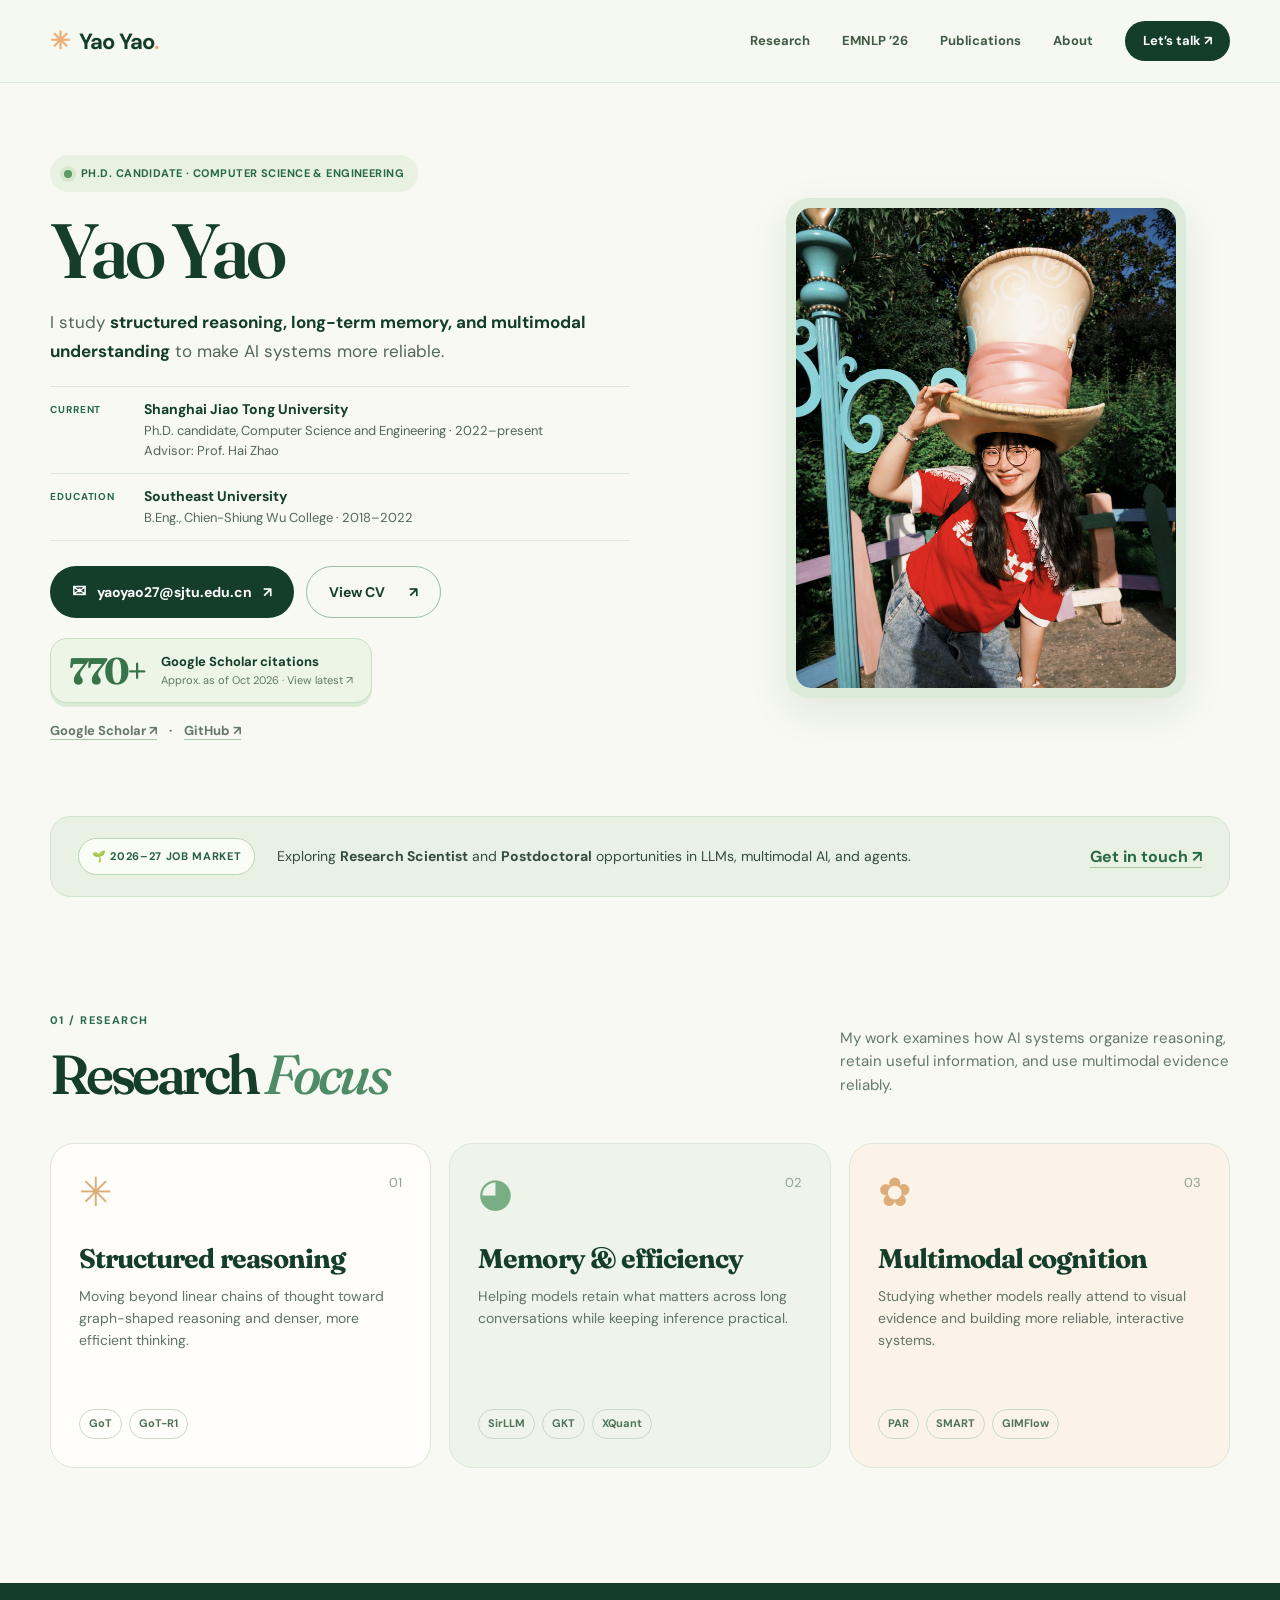
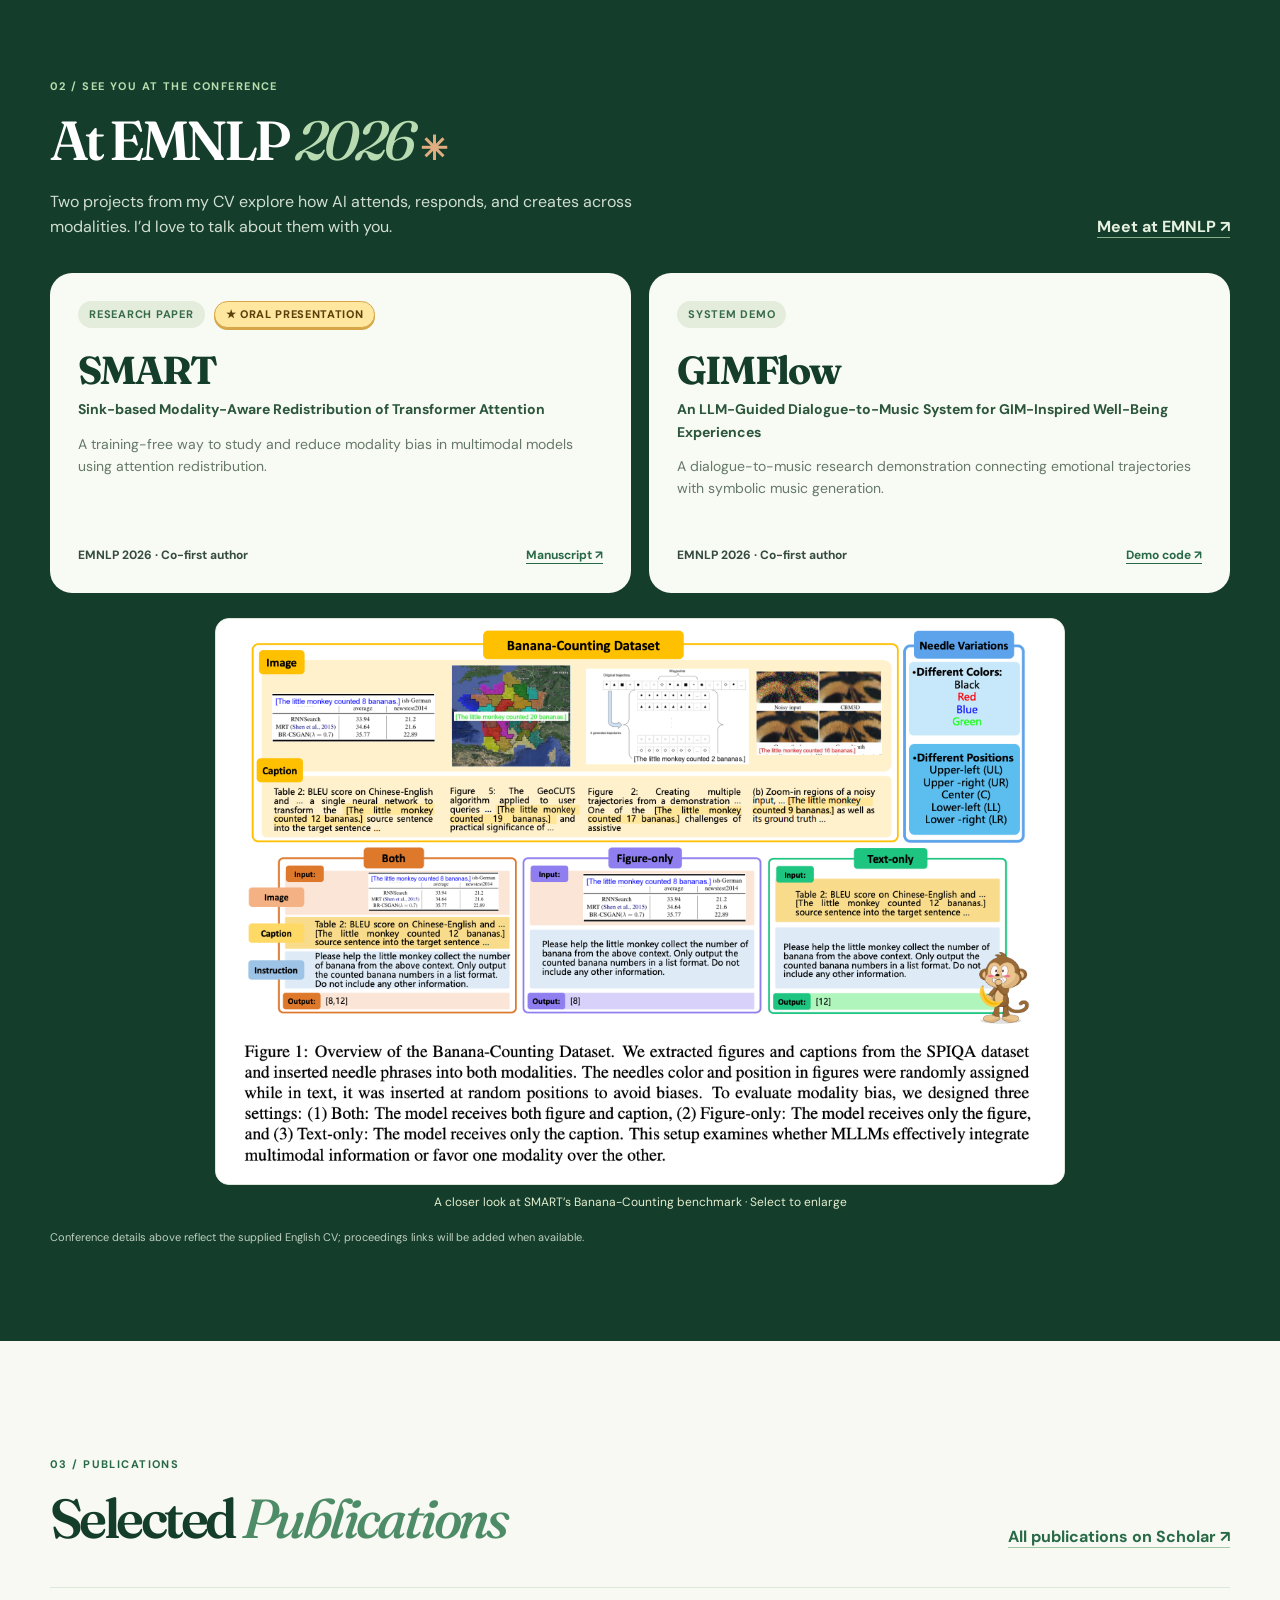
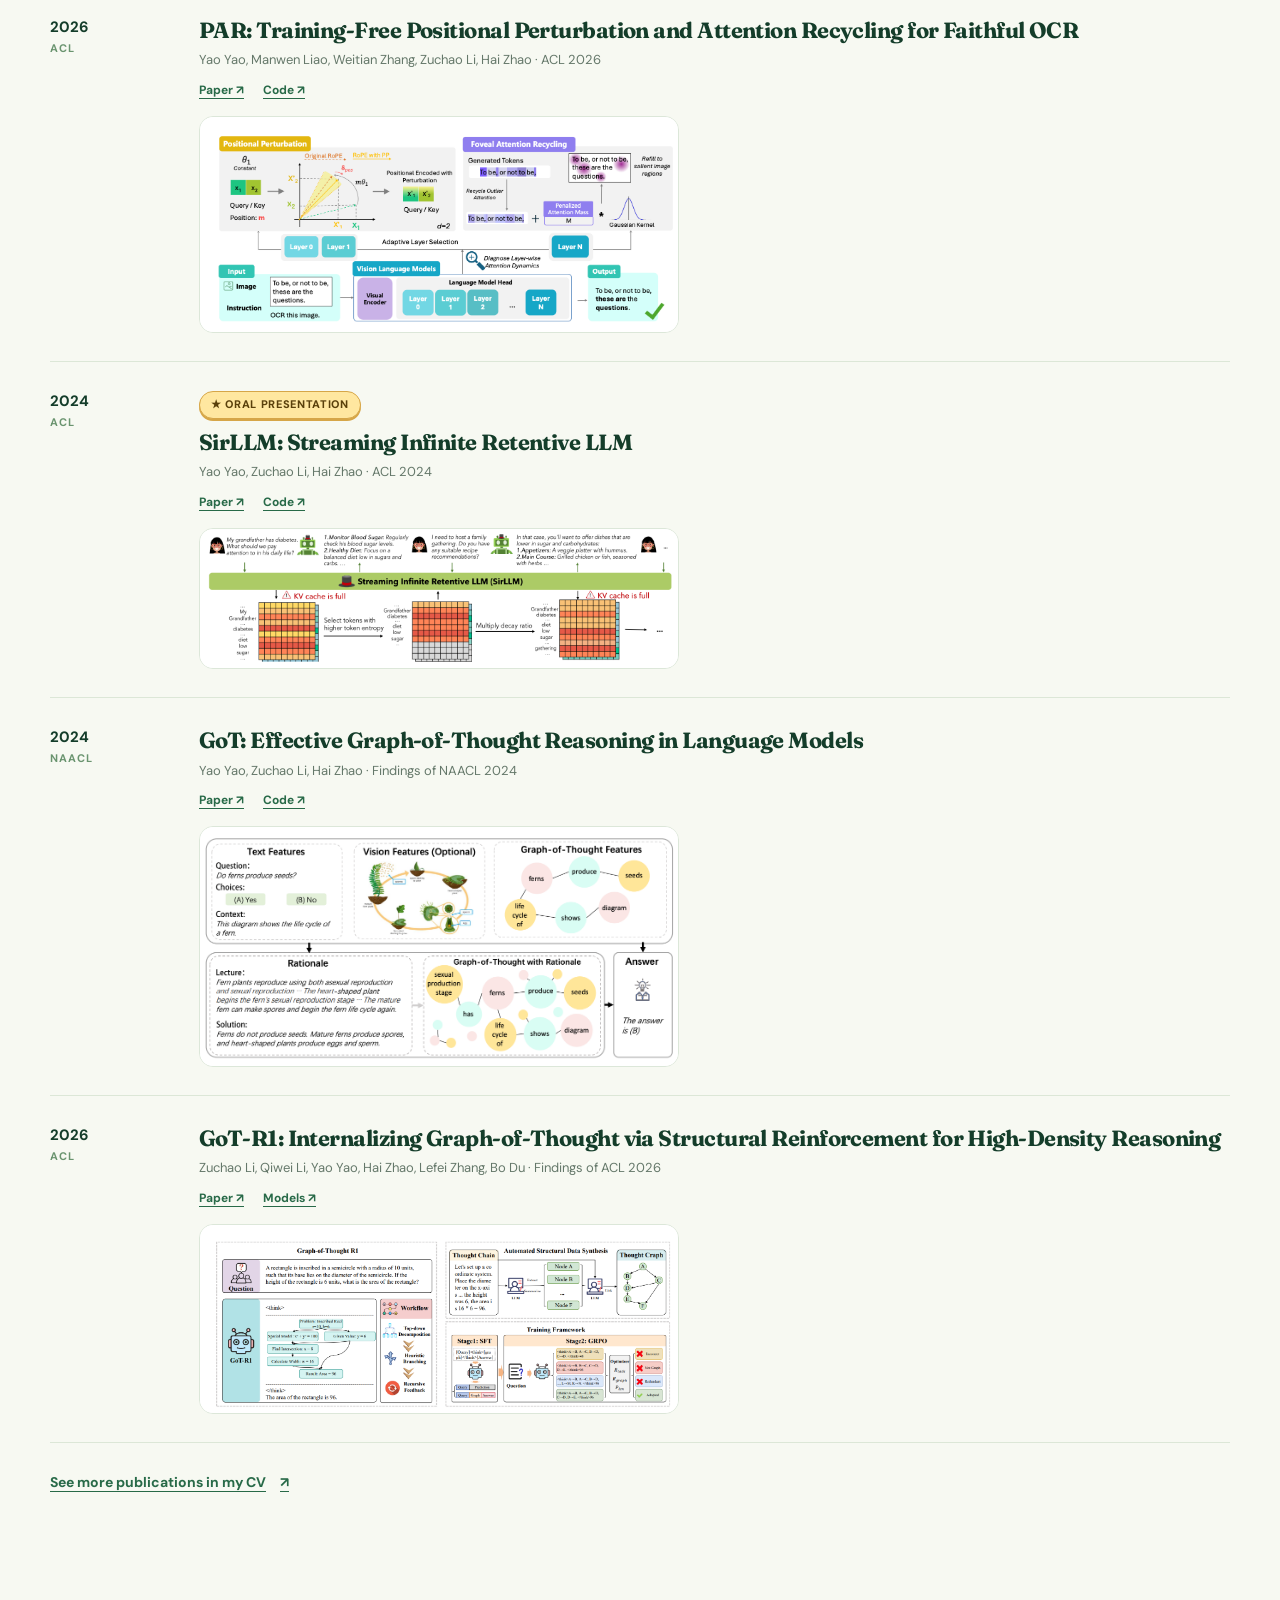
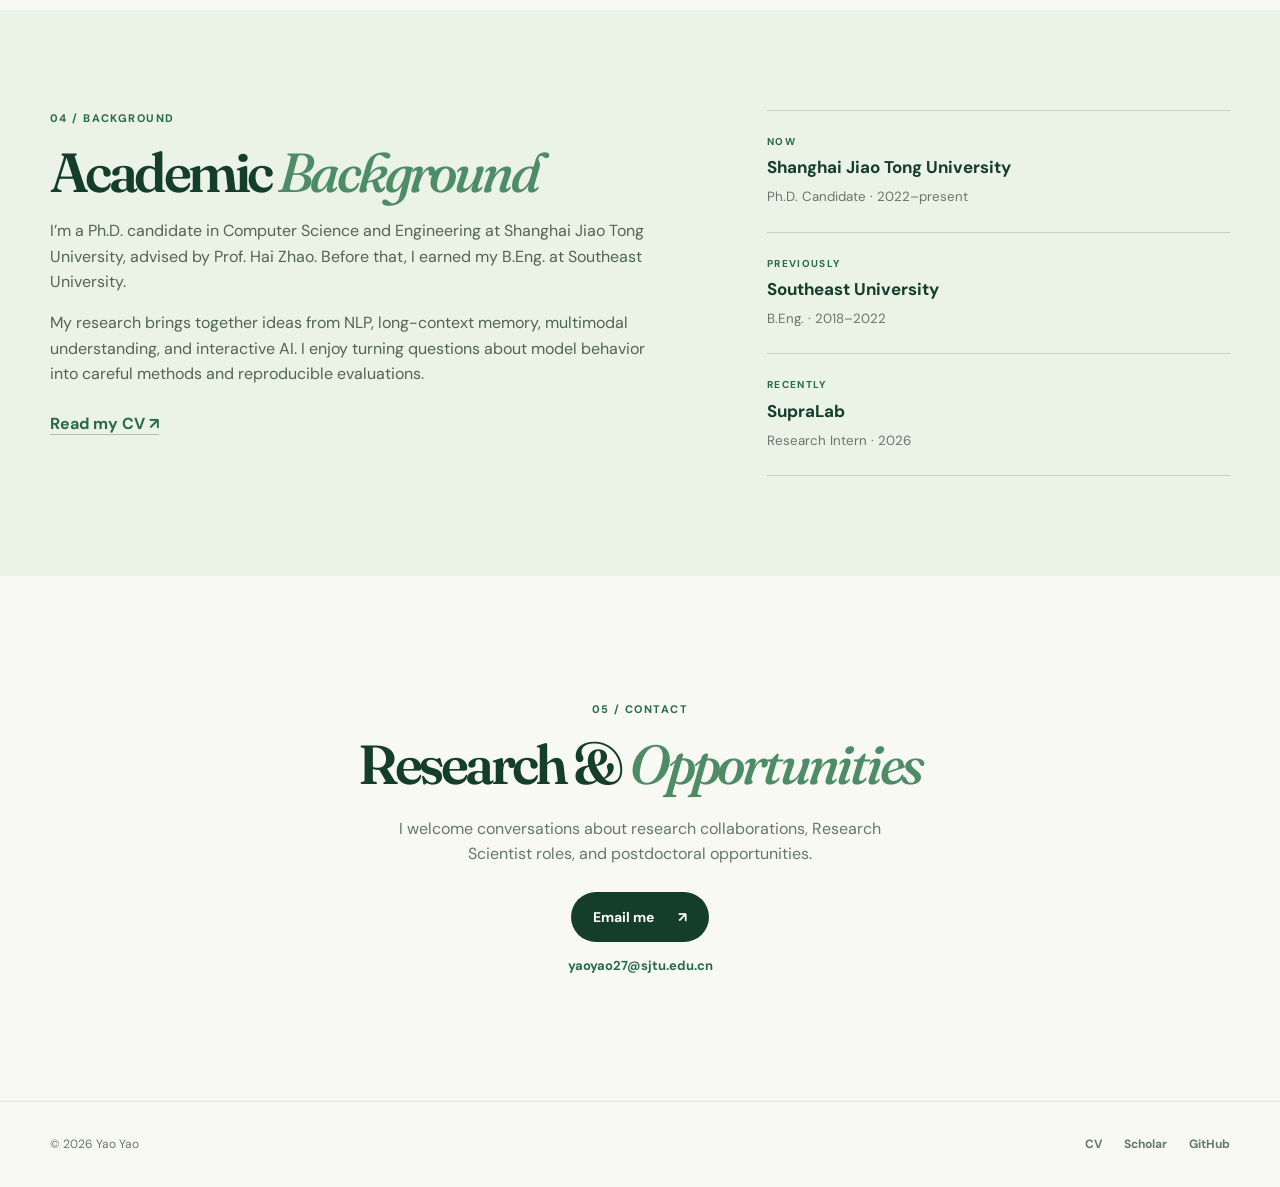
==== index.html @ 7c6569ee "Make email contact prominent in homepage hero" ====
<!doctype html>
<html lang="en">
<head>
  <meta charset="utf-8">
  <meta name="viewport" content="width=device-width, initial-scale=1">
  <meta name="theme-color" content="#f6f8ef">
  <meta name="description" content="Yao Yao is a Ph.D. candidate at Shanghai Jiao Tong University researching structured reasoning, long-term memory, and multimodal AI. Open to Research Scientist and Postdoctoral opportunities.">
  <meta property="og:title" content="Yao Yao · AI Researcher">
  <meta property="og:description" content="Structured reasoning, multimodal cognition, and AI agents · 2026–27 job market">
  <meta property="og:type" content="website">
  <meta property="og:image" content="https://zoeyyao27.github.io/assets/home-profile.jpg">
  <title>Yao Yao · AI Researcher</title>
  <link rel="stylesheet" href="style.css">
</head>
<body>
  <a class="skip-link" href="#main">Skip to content</a>
  <header class="site-header">
    <div class="container header-inner">
      <a class="brand" href="#top" aria-label="Yao Yao, back to top"><span class="brand-mark" aria-hidden="true">✳</span> Yao Yao<span class="brand-dot">.</span></a>
      <nav class="nav" aria-label="Main navigation">
        <a href="#research">Research</a><a href="#emnlp">EMNLP ’26</a><a href="#publications">Publications</a><a href="#about">About</a><a class="nav-contact" href="#contact">Let’s talk <span aria-hidden="true">↗</span></a>
      </nav>
    </div>
  </header>

  <main id="main">
    <section class="hero container" id="top" aria-labelledby="hero-title">
      <div class="hero-copy">
        <div class="eyebrow"><span class="status-dot" aria-hidden="true"></span> Ph.D. candidate · Computer Science &amp; Engineering</div>
        <h1 id="hero-title">Yao Yao</h1>
        <p class="hero-lead">I study <strong>structured reasoning, long-term memory, and multimodal understanding</strong> to make AI systems more reliable.</p>
        <div class="hero-credentials" aria-label="Education and advisor">
          <div class="hero-credential"><span>Current</span><p><strong>Shanghai Jiao Tong University</strong><br>Ph.D. candidate, Computer Science and Engineering · 2022–present<br>Advisor: Prof. Hai Zhao</p></div>
          <div class="hero-credential"><span>Education</span><p><strong>Southeast University</strong><br>B.Eng., Chien-Shiung Wu College · 2018–2022</p></div>
        </div>
        <div class="hero-actions"><a class="button button-primary hero-email-button" href="mailto:yaoyao27@sjtu.edu.cn"><span aria-hidden="true">✉</span> yaoyao27@sjtu.edu.cn <span aria-hidden="true">↗</span></a><a class="button button-outline" href="cv.html">View CV <span aria-hidden="true">↗</span></a></div>
        <a class="scholar-stat" href="https://scholar.google.com/citations?user=tLMP3IkAAAAJ&amp;hl=en" target="_blank" rel="noopener noreferrer" aria-label="View Yao Yao's Google Scholar profile, approximately 770 or more citations as of October 2026"><span class="scholar-stat-number">770+</span><span class="scholar-stat-copy"><strong>Google Scholar citations</strong><small>Approx. as of Oct 2026 · View latest ↗</small></span></a>
        <div class="social-line"><a href="https://scholar.google.com/citations?user=tLMP3IkAAAAJ&amp;hl=en" target="_blank" rel="noopener noreferrer">Google Scholar ↗</a><span aria-hidden="true">·</span><a href="https://github.com/Zoeyyao27" target="_blank" rel="noopener noreferrer">GitHub ↗</a></div>
      </div>
      <div class="hero-visual">
        <div class="portrait-wrap"><img src="assets/home-profile.jpg" width="3024" height="4032" alt="Yao Yao smiling outdoors in a playful hat" fetchpriority="high"></div>
      </div>
    </section>

    <section class="job-banner container" aria-label="Job market status">
      <span class="job-badge">🌱 2026–27 JOB MARKET</span>
      <p>Exploring <strong>Research Scientist</strong> and <strong>Postdoctoral</strong> opportunities in LLMs, multimodal AI, and agents.</p>
      <a href="mailto:yaoyao27@sjtu.edu.cn?subject=Research%20opportunity%20for%20Yao%20Yao">Get in touch <span aria-hidden="true">↗</span></a>
    </section>

    <section class="section container" id="research" aria-labelledby="research-title">
      <div class="section-heading"><div><p class="section-kicker">01 / RESEARCH</p><h2 id="research-title">Research <em>Focus</em></h2></div><p class="section-intro">My work examines how AI systems organize reasoning, retain useful information, and use multimodal evidence reliably.</p></div>
      <div class="research-grid">
        <article class="research-card"><span class="card-symbol" aria-hidden="true">✳</span><span class="card-index">01</span><h3>Structured reasoning</h3><p>Moving beyond linear chains of thought toward graph-shaped reasoning and denser, more efficient thinking.</p><div class="card-tags"><span>GoT</span><span>GoT-R1</span></div></article>
        <article class="research-card"><span class="card-symbol" aria-hidden="true">◕</span><span class="card-index">02</span><h3>Memory &amp; efficiency</h3><p>Helping models retain what matters across long conversations while keeping inference practical.</p><div class="card-tags"><span>SirLLM</span><span>GKT</span><span>XQuant</span></div></article>
        <article class="research-card"><span class="card-symbol" aria-hidden="true">✿</span><span class="card-index">03</span><h3>Multimodal cognition</h3><p>Studying whether models really attend to visual evidence and building more reliable, interactive systems.</p><div class="card-tags"><span>PAR</span><span>SMART</span><span>GIMFlow</span></div></article>
      </div>
    </section>

    <section class="emnlp-section" id="emnlp" aria-labelledby="emnlp-title"><div class="container emnlp-inner"><div class="emnlp-heading"><div><p class="section-kicker">02 / SEE YOU AT THE CONFERENCE</p><h2 id="emnlp-title">At EMNLP <em>2026</em> <span aria-hidden="true">✳</span></h2><p>Two projects from my CV explore how AI attends, responds, and creates across modalities. I’d love to talk about them with you.</p></div><a class="text-link" href="mailto:yaoyao27@sjtu.edu.cn?subject=Meeting%20at%20EMNLP%202026">Meet at EMNLP ↗</a></div><div class="emnlp-grid"><article class="conference-card"><div class="paper-labels"><span class="paper-type">RESEARCH PAPER</span><span class="oral-badge">★ ORAL PRESENTATION</span></div><h3>SMART</h3><p class="paper-subtitle">Sink-based Modality-Aware Redistribution of Transformer Attention</p><p>A training-free way to study and reduce modality bias in multimodal models using attention redistribution.</p><div class="paper-footer"><span>EMNLP 2026 · Co-first author</span><a href="https://openreview.net/pdf?id=VONI2v2UzD" target="_blank" rel="noopener noreferrer">Manuscript ↗</a></div></article><article class="conference-card"><span class="paper-type">SYSTEM DEMO</span><h3>GIMFlow</h3><p class="paper-subtitle">An LLM-Guided Dialogue-to-Music System for GIM-Inspired Well-Being Experiences</p><p>A dialogue-to-music research demonstration connecting emotional trajectories with symbolic music generation.</p><div class="paper-footer"><span>EMNLP 2026 · Co-first author</span><a href="https://github.com/ruijiahuang2006-collab/gimflow" target="_blank" rel="noopener noreferrer">Demo code ↗</a></div></article></div><figure class="featured-figure"><a href="assets/figures/smart.png" target="_blank" rel="noopener noreferrer" aria-label="Open SMART research figure at full size"><img src="assets/figures/smart.png" alt="SMART Banana-Counting benchmark comparing image and caption evidence" loading="lazy" width="1197" height="797"></a><figcaption>A closer look at SMART’s Banana-Counting benchmark · Select to enlarge</figcaption></figure><p class="conference-note">Conference details above reflect the supplied English CV; proceedings links will be added when available.</p></div></section>

    <section class="section container" id="publications" aria-labelledby="publications-title"><div class="section-heading publications-heading"><div><p class="section-kicker">03 / PUBLICATIONS</p><h2 id="publications-title">Selected <em>Publications</em></h2></div><a class="text-link" href="https://scholar.google.com/citations?user=tLMP3IkAAAAJ&amp;hl=en" target="_blank" rel="noopener noreferrer">All publications on Scholar ↗</a></div><div class="publication-list">
      <article class="publication"><div class="pub-year">2026 <span>ACL</span></div><div><h3>PAR: Training-Free Positional Perturbation and Attention Recycling for Faithful OCR</h3><p>Yao Yao, Manwen Liao, Weitian Zhang, Zuchao Li, Hai Zhao · ACL 2026</p><div class="pub-links"><a href="https://aclanthology.org/2026.acl-long.1065/" target="_blank" rel="noopener noreferrer">Paper ↗</a><a href="https://github.com/Zoeyyao27/PAR-for-Faithful-OCR" target="_blank" rel="noopener noreferrer">Code ↗</a></div><a class="pub-visual" href="assets/figures/par.png" target="_blank" rel="noopener noreferrer" aria-label="Open PAR research figure at full size"><img src="assets/figures/par.png" alt="PAR workflow using positional perturbation and attention recycling for OCR" loading="lazy" width="1342" height="605"></a></div></article>
      <article class="publication"><div class="pub-year">2024 <span>ACL</span></div><div><span class="oral-badge">★ ORAL PRESENTATION</span><h3>SirLLM: Streaming Infinite Retentive LLM</h3><p>Yao Yao, Zuchao Li, Hai Zhao · ACL 2024</p><div class="pub-links"><a href="https://aclanthology.org/2024.acl-long.143/" target="_blank" rel="noopener noreferrer">Paper ↗</a><a href="https://github.com/Zoeyyao27/SirLLM" target="_blank" rel="noopener noreferrer">Code ↗</a></div><a class="pub-visual" href="assets/figures/sirllm.png" target="_blank" rel="noopener noreferrer" aria-label="Open SirLLM research figure at full size"><img src="assets/figures/sirllm.png" alt="SirLLM token-entropy selection and memory decay during streaming conversation" loading="lazy" width="1342" height="392"></a></div></article>
      <article class="publication"><div class="pub-year">2024 <span>NAACL</span></div><div><h3>GoT: Effective Graph-of-Thought Reasoning in Language Models</h3><p>Yao Yao, Zuchao Li, Hai Zhao · Findings of NAACL 2024</p><div class="pub-links"><a href="https://aclanthology.org/2024.findings-naacl.183/" target="_blank" rel="noopener noreferrer">Paper ↗</a><a href="https://github.com/Zoeyyao27/Graph-of-Thought" target="_blank" rel="noopener noreferrer">Code ↗</a></div><a class="pub-visual" href="assets/figures/got.png" target="_blank" rel="noopener noreferrer" aria-label="Open GoT research figure at full size"><img src="assets/figures/got.png" alt="Graph-of-Thought connects text, vision, and graph reasoning" loading="lazy" width="1116" height="557"></a></div></article>
      <article class="publication"><div class="pub-year">2026 <span>ACL</span></div><div><h3>GoT-R1: Internalizing Graph-of-Thought via Structural Reinforcement for High-Density Reasoning</h3><p>Zuchao Li, Qiwei Li, Yao Yao, Hai Zhao, Lefei Zhang, Bo Du · Findings of ACL 2026</p><div class="pub-links"><a href="https://aclanthology.org/2026.findings-acl.352/" target="_blank" rel="noopener noreferrer">Paper ↗</a><a href="https://huggingface.co/collections/MYTH-Lab/got-r1" target="_blank" rel="noopener noreferrer">Models ↗</a></div><a class="pub-visual" href="assets/figures/got_r1.png" target="_blank" rel="noopener noreferrer" aria-label="Open GoT-R1 research figure at full size"><img src="assets/figures/got_r1.png" alt="GoT-R1 graph-of-thought reasoning and reinforcement learning framework" loading="lazy" width="1474" height="581"></a></div></article>
    </div><a class="more-work" href="cv.html#publications">See more publications in my CV <span aria-hidden="true">↗</span></a></section>

    <section class="about-section" id="about" aria-labelledby="about-title"><div class="container about-grid"><div><p class="section-kicker">04 / BACKGROUND</p><h2 id="about-title">Academic <em>Background</em></h2><p>I’m a Ph.D. candidate in Computer Science and Engineering at Shanghai Jiao Tong University, advised by Prof. Hai Zhao. Before that, I earned my B.Eng. at Southeast University.</p><p>My research brings together ideas from NLP, long-context memory, multimodal understanding, and interactive AI. I enjoy turning questions about model behavior into careful methods and reproducible evaluations.</p><a class="text-link" href="cv.html">Read my CV ↗</a></div><div class="about-facts"><div><span>NOW</span><strong>Shanghai Jiao Tong University</strong><small>Ph.D. Candidate · 2022–present</small></div><div><span>PREVIOUSLY</span><strong>Southeast University</strong><small>B.Eng. · 2018–2022</small></div><div><span>RECENTLY</span><strong>SupraLab</strong><small>Research Intern · 2026</small></div></div></div></section>

    <section class="contact-section container" id="contact" aria-labelledby="contact-title"><p class="section-kicker">05 / CONTACT</p><h2 id="contact-title">Research &amp; <em>Opportunities</em></h2><p>I welcome conversations about research collaborations, Research Scientist roles, and postdoctoral opportunities.</p><a class="button button-primary" href="mailto:yaoyao27@sjtu.edu.cn">Email me <span aria-hidden="true">↗</span></a><a class="contact-email" href="mailto:yaoyao27@sjtu.edu.cn">yaoyao27@sjtu.edu.cn</a></section>
  </main>
  <footer class="footer"><div class="container footer-inner"><span>© 2026 Yao Yao</span><div><a href="cv.html">CV</a><a href="https://scholar.google.com/citations?user=tLMP3IkAAAAJ&amp;hl=en" target="_blank" rel="noopener noreferrer">Scholar</a><a href="https://github.com/Zoeyyao27" target="_blank" rel="noopener noreferrer">GitHub</a></div></div></footer>
</body>
</html>
---- style.css ----
@import url('https://fonts.googleapis.com/css2?family=DM+Sans:wght@400;500;600;700&family=Fraunces:opsz,wght,SOFT,WONK@9..144,500,50,1;9..144,600,50,1&display=swap');
:root{--bg:#f7f9f2;--paper:#fffefa;--dark:#143d2a;--green:#286a48;--green2:#dcebd9;--mint:#edf5e9;--peach:#ffe1c5;--line:#dce7d7;--text:#344b3e;--muted:#65786a;--radius:24px}*{box-sizing:border-box}html{scroll-behavior:smooth}body{margin:0;background:var(--bg);color:var(--text);font-family:'DM Sans',Arial,sans-serif;line-height:1.58}a{color:inherit;text-decoration:none}a:hover{color:var(--green)}a:focus-visible{outline:3px solid #e6aa72;outline-offset:4px;border-radius:3px}img{display:block;max-width:100%}.container{width:min(1180px,calc(100% - 64px));margin-inline:auto}.skip-link{position:absolute;left:16px;top:-80px;z-index:10;background:var(--dark);color:white;padding:10px}.skip-link:focus{top:12px}.site-header{position:relative;z-index:2;border-bottom:1px solid var(--line);background:rgba(247,249,242,.94)}.header-inner{min-height:82px;display:flex;justify-content:space-between;align-items:center;gap:28px}.brand{font-size:22px;font-weight:700;color:var(--dark);white-space:nowrap;letter-spacing:-.04em}.brand-mark{font-size:24px;color:#edaf75;margin-right:6px}.brand-dot{color:#efaf73}.nav{display:flex;align-items:center;gap:32px;font-size:13px;font-weight:700;color:#415b47}.nav a{white-space:nowrap}.nav-contact{background:var(--dark);color:white!important;padding:10px 18px;border-radius:50px}.nav-contact:hover{background:var(--green)}.hero{min-height:600px;display:grid;grid-template-columns:1.15fr .85fr;align-items:center;gap:55px;padding-top:66px;padding-bottom:64px}.eyebrow,.section-kicker{font-size:11px;font-weight:700;letter-spacing:.13em;text-transform:uppercase;color:var(--green)}.eyebrow{display:inline-flex;align-items:center;gap:9px;background:#e8f1e2;padding:10px 14px;border-radius:40px;letter-spacing:.04em}.status-dot{width:8px;height:8px;background:#5b9b67;border-radius:50%;box-shadow:0 0 0 4px #d6e8cc}.hero h1,h2{font-family:Fraunces,Georgia,serif;color:var(--dark);font-weight:600;letter-spacing:-.065em;line-height:1.08}.hero h1{font-size:clamp(50px,6vw,82px);margin:25px 0 22px}.hero h1 em,h2 em{color:#4d8c67;font-weight:500}.wave{display:inline-block;color:#e5ac73;font-size:.55em;vertical-align:top;transform:rotate(-15deg)}.hero-lead{max-width:590px;font-size:18px;line-height:1.7;color:#536657}.hero-lead strong{color:var(--dark);font-weight:700}.hero-actions{display:flex;flex-wrap:wrap;gap:12px;margin:32px 0 23px}.button{display:inline-flex;align-items:center;justify-content:center;gap:24px;border-radius:50px;padding:14px 22px;font-weight:700;font-size:14px;transition:transform .2s,background .2s}.button:hover{transform:translateY(-2px)}.button-primary{background:var(--dark);color:white!important}.button-primary:hover{background:var(--green)}.button-outline{border:1.5px solid #9bbca3;color:var(--dark)}.social-line{display:flex;flex-wrap:wrap;gap:12px;color:var(--muted);font-size:13px;font-weight:700}.social-line a{text-decoration:underline;text-underline-offset:4px;text-decoration-color:#a4c5a8}.hero-visual{position:relative;max-width:460px;margin:auto}.portrait-wrap{position:relative;width:min(100%,420px);aspect-ratio:1/.95;border-radius:48% 48% 38% 38%;background:var(--green2);padding:15px;transform:rotate(3deg)}.portrait-wrap:before{content:"";position:absolute;inset:-16px 25px 15px -14px;border:2px dashed #abc8aa;border-radius:48% 48% 38% 38%;transform:rotate(-7deg)}.portrait-wrap img{position:relative;width:100%;height:100%;object-fit:cover;object-position:center 30%;border-radius:48% 48% 38% 38%;transform:rotate(-3deg)}.portrait-flower{position:absolute;z-index:1;line-height:1;color:#edb47f}.flower-one{font-size:84px;left:-42px;bottom:24px}.flower-two{font-size:57px;right:-29px;top:42px;color:#d1dfbf}.portrait-caption{position:relative;display:flex;align-items:center;gap:15px;background:var(--paper);border:1px solid var(--line);box-shadow:0 12px 35px #193d2a12;border-radius:18px;padding:14px 22px;font-size:12px;line-height:1.5;width:max-content;max-width:90%;margin:-15px 0 0 auto}.caption-icon{display:grid;place-items:center;background:var(--peach);width:38px;height:38px;border-radius:50%;font-size:20px;color:var(--dark)}.portrait-caption strong{color:var(--dark)}.job-banner{display:grid;grid-template-columns:auto 1fr auto;gap:22px;align-items:center;background:#e8f1e3;border:1px solid #d3e4cf;border-radius:20px;padding:21px 27px}.job-badge{color:#276045;background:#f9fdf5;border:1px solid #b8d6b5;border-radius:30px;padding:9px 13px;white-space:nowrap;font-size:11px;font-weight:700;letter-spacing:.06em}.job-banner p{margin:0;font-size:14px}.job-banner a,.text-link{color:var(--green);font-weight:700;white-space:nowrap;text-decoration:underline;text-decoration-color:#a4c8a5;text-underline-offset:5px}.section{padding-top:115px;padding-bottom:115px;scroll-margin-top:40px}.section-heading{display:flex;align-items:end;justify-content:space-between;gap:40px;margin-bottom:38px}.section-kicker{margin:0 0 16px}.section h2,.emnlp-section h2,.about-section h2,.contact-section h2{font-size:clamp(36px,4.3vw,56px);margin:0}.section-intro{max-width:390px;margin:0 0 7px;color:var(--muted);font-size:15px}.research-grid{display:grid;grid-template-columns:repeat(3,1fr);gap:18px}.research-card{position:relative;display:flex;flex-direction:column;min-height:325px;padding:28px;border:1px solid var(--line);border-radius:var(--radius);background:var(--paper);transition:transform .2s,box-shadow .2s}.research-card:hover{transform:translateY(-4px);box-shadow:0 14px 35px #193d2a10}.research-card:nth-child(2){background:#eef4e9}.research-card:nth-child(3){background:#fbf3e8}.card-symbol{font-size:40px;line-height:1;color:#ddad79}.research-card:nth-child(2) .card-symbol{color:#79ad84}.card-index{position:absolute;right:28px;top:29px;font-size:13px;color:#8da38d}.research-card h3{font-family:Fraunces,Georgia,serif;color:var(--dark);letter-spacing:-.035em;font-size:27px;line-height:1.2;margin:31px 0 10px}.research-card p{font-size:14px;color:#607365;margin:0}.card-tags{margin-top:auto;padding-top:22px;display:flex;flex-wrap:wrap;gap:7px}.card-tags span{font-size:11px;font-weight:700;color:#507358;border:1px solid #c8d9c6;border-radius:20px;padding:5px 9px}.emnlp-section{background:#153d2b;color:#eaf5e7;padding:95px 0;scroll-margin-top:20px}.emnlp-section .section-kicker{color:#b7ddae}.emnlp-section h2{color:white}.emnlp-section h2 em{color:#b8dbb1}.emnlp-section h2 span{color:#dfad80;font-size:.6em}.emnlp-heading{display:flex;justify-content:space-between;align-items:end;gap:30px;margin-bottom:34px}.emnlp-heading p:last-child{max-width:610px;color:#d1dfd0;margin:18px 0 0}.emnlp-section .text-link{color:#e6f1df;text-decoration-color:#8aaf8a}.emnlp-grid{display:grid;grid-template-columns:repeat(2,1fr);gap:18px}.conference-card{display:flex;flex-direction:column;min-height:320px;background:#f8faf4;color:var(--text);border-radius:22px;padding:28px}.paper-type{align-self:start;background:#e4eddc;color:#386b48;padding:5px 11px;border-radius:20px;font-size:11px;font-weight:700;letter-spacing:.07em}.conference-card h3{font-family:Fraunces,Georgia,serif;color:var(--dark);font-size:39px;letter-spacing:-.05em;line-height:1;margin:23px 0 8px}.paper-subtitle{font-weight:700;color:#2b563b!important;margin:0 0 12px!important}.conference-card p{font-size:14px;color:#667969;margin:0}.paper-footer{margin-top:auto;padding-top:22px;display:flex;align-items:center;justify-content:space-between;gap:12px;font-size:12px;font-weight:700}.paper-footer a{color:var(--green);text-decoration:underline;text-underline-offset:4px}.conference-note{color:#bed0bf;font-size:11px;margin:17px 0 0}.publications-heading{align-items:end}.publication-list{border-top:1px solid var(--line)}.publication{display:grid;grid-template-columns:125px 1fr;gap:24px;border-bottom:1px solid var(--line);padding:28px 0}.pub-year{font-weight:700;color:var(--dark);font-size:15px}.pub-year span{display:block;color:#6a946f;font-size:11px;letter-spacing:.08em}.publication h3{font-family:Fraunces,Georgia,serif;color:var(--dark);font-size:22px;line-height:1.3;letter-spacing:-.025em;margin:0 0 6px}.publication p{color:var(--muted);font-size:13px;margin:0 0 10px}.pub-links{display:flex;gap:19px}.pub-links a,.more-work{color:var(--green);font-size:12px;font-weight:700;text-decoration:underline;text-underline-offset:4px}.more-work{display:inline-flex;align-items:center;gap:14px;margin-top:28px;font-size:14px}.about-section{background:#ebf2e6;padding:100px 0;scroll-margin-top:20px}.about-grid{display:grid;grid-template-columns:1fr .75fr;gap:100px}.about-grid p:not(.section-kicker){max-width:620px;color:#506553}.about-grid .text-link{display:inline-block;margin-top:9px}.about-facts{border-top:1px solid #bdd5bb}.about-facts>div{padding:23px 0;border-bottom:1px solid #bdd5bb}.about-facts span{display:block;color:var(--green);font-size:10px;font-weight:700;letter-spacing:.13em}.about-facts strong{display:block;margin:5px 0 2px;color:var(--dark);font-size:17px}.about-facts small{color:var(--muted)}.contact-section{position:relative;text-align:center;max-width:750px;padding-top:125px;padding-bottom:125px;scroll-margin-top:20px}.contact-flower{position:absolute;right:2%;top:72px;font-size:70px;color:#e6b588}.contact-section h2{max-width:680px;margin:auto}.contact-section>p:not(.section-kicker){font-size:16px;color:var(--muted);margin:22px auto 25px;max-width:520px}.contact-email{display:block;color:var(--green);font-size:13px;font-weight:700;margin-top:14px}.footer{border-top:1px solid var(--line)}.footer-inner{display:flex;justify-content:space-between;gap:22px;align-items:center;min-height:85px;font-size:12px;color:var(--muted)}.footer-inner span span{color:#e6ae77}.footer-inner div{display:flex;gap:22px;font-weight:700}.cv-page{background:#fff}.cv-shell{width:min(900px,calc(100% - 48px));margin:50px auto 90px}.cv-top{display:flex;justify-content:space-between;align-items:start;gap:20px;border-bottom:3px solid var(--dark);padding-bottom:25px}.cv-top h1{font-family:Fraunces,Georgia,serif;font-size:48px;color:var(--dark);line-height:1;margin:0}.cv-top p{margin:8px 0 0}.cv-toolbar{display:flex;gap:10px}.cv-toolbar a,.cv-toolbar button{cursor:pointer;border:1px solid var(--green);border-radius:40px;background:white;color:var(--green);font:700 12px 'DM Sans',Arial,sans-serif;padding:9px 13px;white-space:nowrap}.cv-contact{display:flex;flex-wrap:wrap;gap:9px 22px;font-size:13px;margin:16px 0 25px}.cv-contact a{text-decoration:underline}.cv-section{margin-top:29px}.cv-section h2{font:700 14px 'DM Sans',Arial,sans-serif;letter-spacing:.08em;text-transform:uppercase;color:var(--green);border-bottom:1px solid var(--line);padding-bottom:6px;margin:0 0 13px}.cv-section h3{font-size:15px;line-height:1.35;color:var(--dark);margin:0}.cv-section p,.cv-section li{font-size:13px;margin:4px 0;color:#4e6153}.cv-section ul{margin:8px 0;padding-left:18px}.cv-row{display:flex;justify-content:space-between;gap:25px;margin-bottom:14px}.cv-row time{white-space:nowrap;color:var(--muted);font-size:12px}.cv-pub{padding:0 0 11px;margin-bottom:11px;border-bottom:1px solid #edf0e9}.cv-pub:last-child{border-bottom:0}.cv-pub a{color:var(--green);font-size:12px;text-decoration:underline}.cv-note{font-size:11px;color:var(--muted)}
@media(max-width:850px){.header-inner{align-items:start;padding:17px 0;flex-direction:column;gap:12px}.nav{width:100%;gap:8px 20px;overflow-x:auto;padding-bottom:4px}.nav a{font-size:12px}.nav-contact{padding:6px 12px}.hero{grid-template-columns:1fr .75fr;gap:25px;min-height:0}.hero h1{font-size:clamp(44px,6vw,65px)}.hero-lead{font-size:16px}.job-banner{grid-template-columns:1fr auto}.job-badge{grid-column:1/-1;justify-self:start}.section-heading{align-items:start;flex-direction:column;gap:16px}.research-grid{gap:12px}.research-card{padding:20px}.research-card h3{font-size:23px}.about-grid{gap:35px}}
@media(max-width:650px){.container{width:min(100% - 36px,500px)}.header-inner{gap:13px}.brand{font-size:20px}.nav{gap:14px}.nav a{font-size:11px}.hero{display:flex;flex-direction:column-reverse;align-items:start;gap:25px;padding-top:36px;padding-bottom:36px}.hero-visual{width:min(78%,310px);margin:0 auto}.portrait-wrap{width:100%}.portrait-caption{padding:8px 11px;font-size:10px}.caption-icon{width:30px;height:30px}.flower-one{font-size:55px;left:-25px}.flower-two{font-size:40px;right:-19px}.hero h1{font-size:clamp(44px,12vw,66px);margin:18px 0}.hero-lead{font-size:15px}.eyebrow{font-size:10px}.hero-actions{margin:25px 0 18px}.button{padding:12px 17px;font-size:13px;gap:13px}.job-banner{display:block;padding:20px}.job-banner p{margin:15px 0;font-size:13px}.job-banner a{font-size:13px}.section{padding-top:72px;padding-bottom:72px}.section h2,.emnlp-section h2,.about-section h2,.contact-section h2{font-size:clamp(34px,9vw,48px)}.section-intro{font-size:14px}.research-grid,.emnlp-grid,.about-grid{grid-template-columns:1fr}.research-card{min-height:250px}.research-card h3{margin-top:20px}.emnlp-section,.about-section{padding:70px 0}.emnlp-heading{display:block}.emnlp-heading .text-link{display:inline-block;margin-top:18px}.conference-card{min-height:290px;padding:22px}.conference-card h3{font-size:35px}.publication{grid-template-columns:1fr;gap:7px;padding:22px 0}.pub-year span{display:inline;margin-left:5px}.publication h3{font-size:19px}.about-grid{gap:35px}.contact-section{padding-top:85px;padding-bottom:85px}.contact-flower{font-size:45px;top:39px}.footer-inner{padding:23px 0;align-items:start;flex-direction:column;gap:12px}.cv-shell{margin-top:25px}.cv-top{display:block}.cv-top h1{font-size:39px}.cv-toolbar{margin-top:16px}.cv-row{display:block}.cv-row time{display:block;margin:4px 0}}
@media(prefers-reduced-motion:reduce){html{scroll-behavior:auto}*,*:before,*:after{transition:none!important}}
@media print{.site-header,.footer,.cv-toolbar,.skip-link{display:none!important}.cv-shell{width:100%;margin:0}.cv-section{break-inside:avoid}.cv-pub{break-inside:avoid}body{background:white;color:#222}.cv-top{padding-bottom:10px}.cv-section{margin-top:20px}}
.cv-pub .cv-contribution{margin:8px 0 10px;color:#455b4b;line-height:1.58}.cv-pub>a+a{margin-left:15px}
.oral-badge{display:inline-flex;align-items:center;width:max-content;max-width:100%;padding:6px 11px;border:1px solid #d6a648;border-radius:999px;background:#ffe7a0;color:#5a400b;font-size:11px;font-weight:800;letter-spacing:.06em;line-height:1.2;box-shadow:0 2px 0 #d6a648}
.paper-labels{display:flex;flex-wrap:wrap;align-items:center;gap:9px}.paper-labels .oral-badge{margin:0}.conference-card .paper-labels+h3{margin-top:23px}
.publication .oral-badge,.cv-pub .oral-badge{margin:0 0 9px}
.featured-figure{max-width:850px;margin:25px auto 0}.featured-figure a,.pub-visual,.cv-figure a{display:block;max-width:100%;overflow:hidden;border-radius:14px;background:#fff;border:1px solid #dce7d9}
.featured-figure img,.pub-visual img,.cv-figure img{display:block;width:100%;height:auto;object-fit:contain}
.featured-figure figcaption{margin-top:8px;text-align:center;color:#e4eecf;font-size:12px}
.pub-visual{width:min(100%,480px);margin-top:16px}.pub-visual:hover,.cv-figure a:hover,.featured-figure a:hover{border-color:#8bb46d}
.cv-figure{width:min(100%,620px);margin:14px 0 3px}.cv-figure figcaption{color:var(--muted);font-size:11px;margin-top:5px}
@media print{.cv-figure{display:none!important}}
.scholar-stat{display:inline-flex;align-items:center;gap:16px;max-width:100%;padding:13px 18px;margin:0 0 18px;border:1px solid #c8dec6;border-radius:17px;background:#edf5e7;color:var(--dark);text-decoration:none;box-shadow:0 4px 0 #dcebd6;transition:transform .2s,border-color .2s}
.scholar-stat:hover{transform:translateY(-2px);border-color:#78ae77}.scholar-stat-number{font-family:Fraunces,Georgia,serif;font-size:37px;line-height:1;font-weight:700;letter-spacing:-.06em;color:#38744a;white-space:nowrap}.scholar-stat-copy{display:flex;flex-direction:column;gap:3px;min-width:0}.scholar-stat-copy strong{font-size:13px;line-height:1.25}.scholar-stat-copy small{font-size:11px;color:#607966;line-height:1.3}.cv-scholar-stat{margin:-5px 0 13px;padding:9px 15px;box-shadow:none}.cv-scholar-stat .scholar-stat-number{font-size:30px}
@media(max-width:480px){.scholar-stat{width:100%;gap:12px}.scholar-stat-number{font-size:33px}.scholar-stat-copy strong{font-size:12px}}
@media print{.cv-scholar-stat{border:0;padding:0;margin:0 0 6px;background:none;box-shadow:none}.cv-scholar-stat .scholar-stat-number{font-size:22px;color:#222}.cv-scholar-stat .scholar-stat-copy small{display:none}}
.hero{grid-template-columns:minmax(0,1.12fr) minmax(0,.88fr);min-height:0;gap:70px;padding-top:72px;padding-bottom:74px}.hero-copy{min-width:0}.hero h1{font-size:clamp(60px,6vw,82px);letter-spacing:-.055em;margin:18px 0 15px}.hero-lead{font-size:17px;max-width:560px;margin:0 0 20px}.hero-credentials{max-width:580px;border-top:1px solid var(--line)}.hero-credential{display:grid;grid-template-columns:78px 1fr;gap:16px;padding:12px 0;border-bottom:1px solid var(--line)}.hero-credential>span{padding-top:3px;font-size:10px;font-weight:700;letter-spacing:.09em;text-transform:uppercase;color:var(--green)}.hero-credential p{margin:0;font-size:13px;line-height:1.55;color:#536657}.hero-credential strong{color:var(--dark);font-size:14px}.hero-actions{margin:25px 0 20px}.hero-visual{width:100%;max-width:400px}.portrait-wrap{width:100%;aspect-ratio:4/5;border-radius:23px;padding:10px;transform:none;box-shadow:0 14px 40px #193d2a18}.portrait-wrap:before{display:none}.portrait-wrap img{border-radius:15px;transform:none;object-position:center 50%}
@media(max-width:850px){.hero{gap:30px}}
@media(max-width:650px){.hero{flex-direction:column;align-items:stretch;gap:28px;padding-top:38px;padding-bottom:42px}.hero h1{font-size:clamp(54px,13vw,68px);margin:16px 0 12px}.hero-lead{font-size:15px}.hero-credential{grid-template-columns:66px 1fr;gap:10px}.hero-credential p{font-size:12px}.hero-credential strong{font-size:13px}.hero-visual{width:min(78%,310px);margin:0 auto}.hero-actions{margin:22px 0 18px}}
.hero-email-button{gap:11px;white-space:nowrap;letter-spacing:0}.hero-email-button span:first-child{font-size:17px;line-height:1}
@media(max-width:380px){.hero-email-button{font-size:12px;padding-inline:14px}}
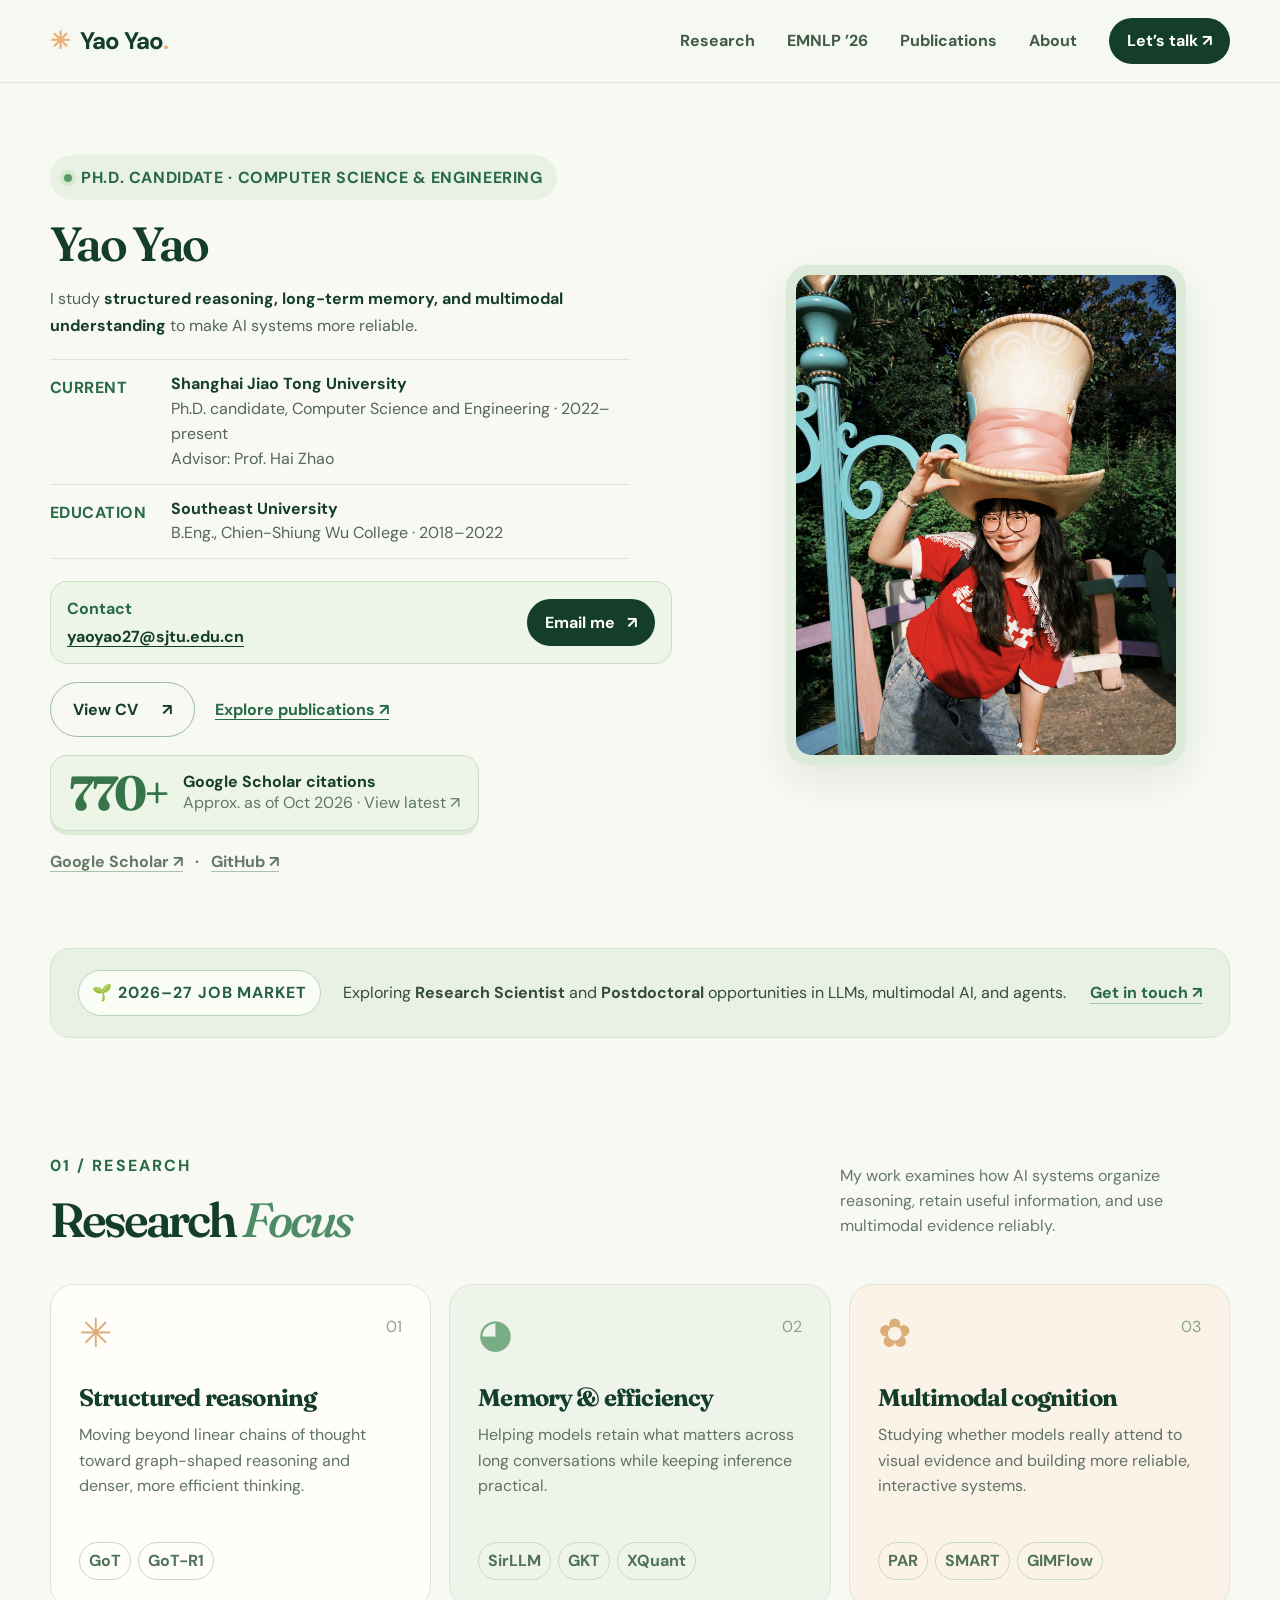
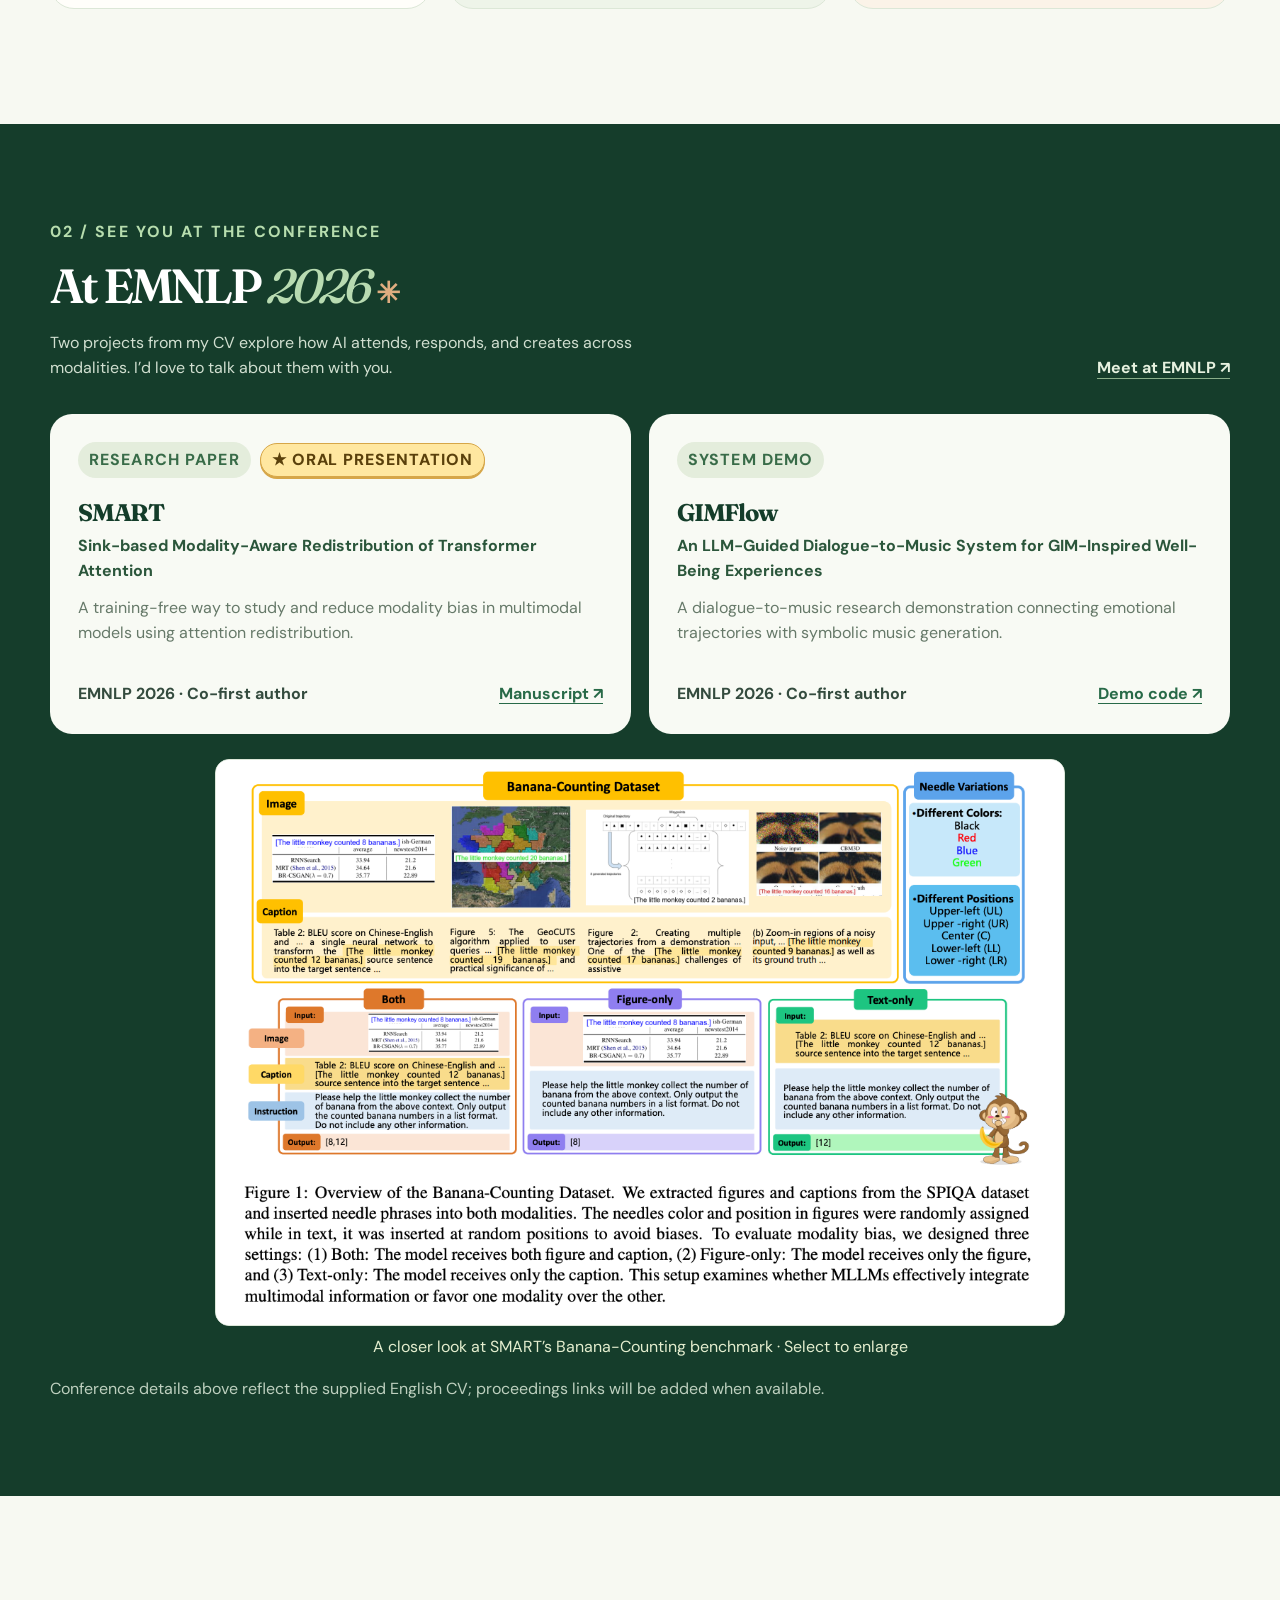
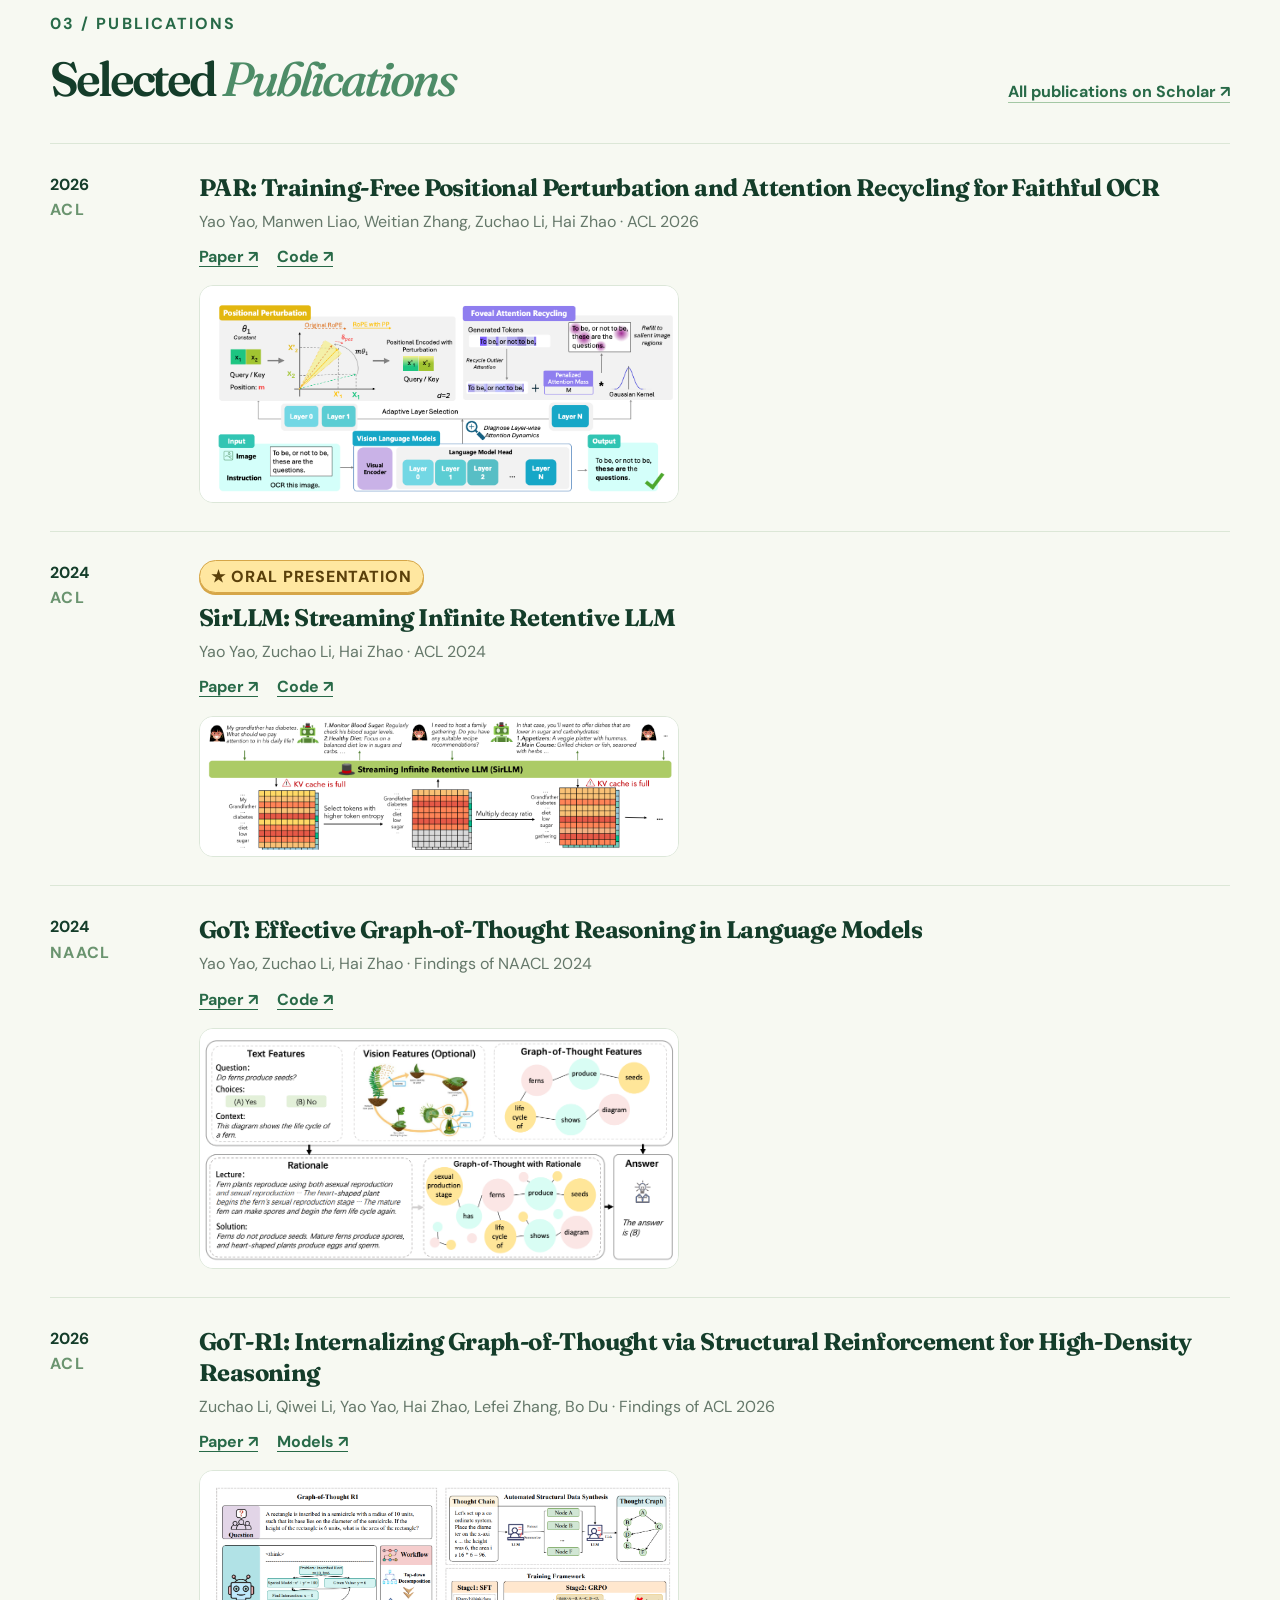
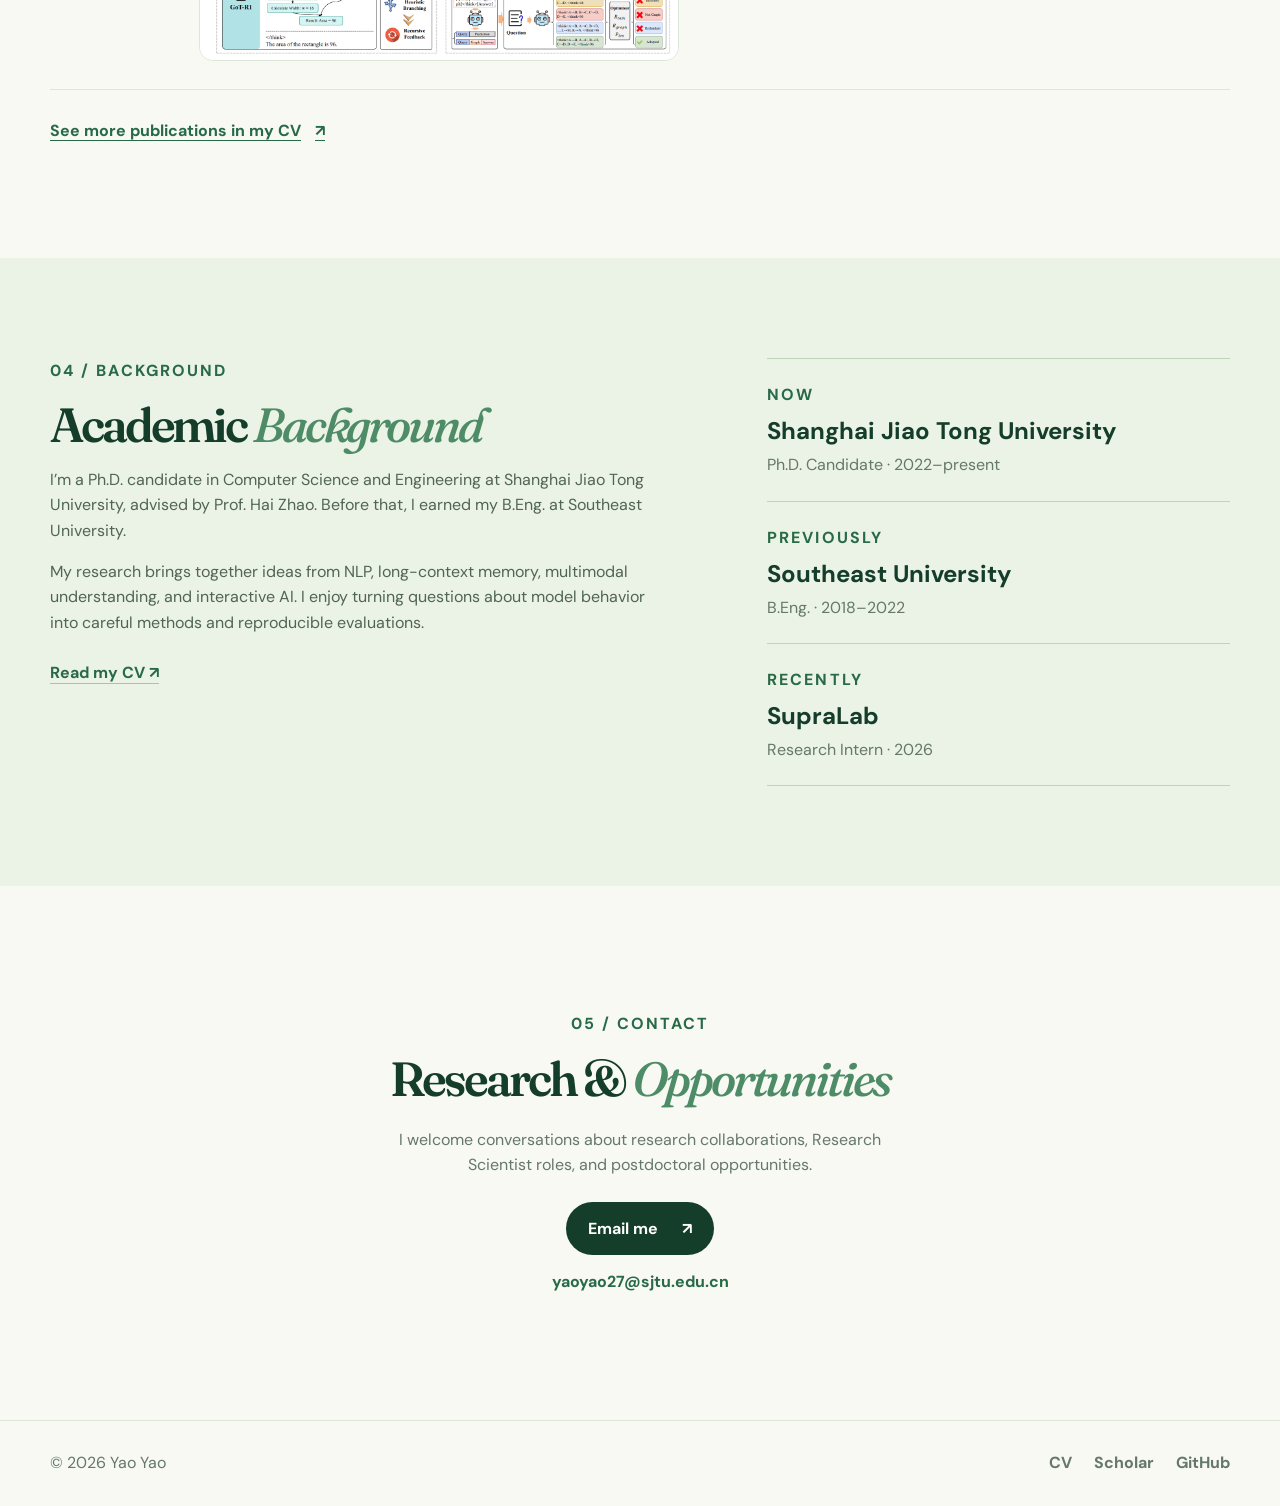
==== commit 4318c461: "Clarify collaboration contact and unify homepage typography" ====
--- a/index.html
+++ b/index.html
@@ -33,7 +33,8 @@
           <div class="hero-credential"><span>Current</span><p><strong>Shanghai Jiao Tong University</strong><br>Ph.D. candidate, Computer Science and Engineering · 2022–present<br>Advisor: Prof. Hai Zhao</p></div>
           <div class="hero-credential"><span>Education</span><p><strong>Southeast University</strong><br>B.Eng., Chien-Shiung Wu College · 2018–2022</p></div>
         </div>
-        <div class="hero-actions"><a class="button button-primary hero-email-button" href="mailto:yaoyao27@sjtu.edu.cn"><span aria-hidden="true">✉</span> yaoyao27@sjtu.edu.cn <span aria-hidden="true">↗</span></a><a class="button button-outline" href="cv.html">View CV <span aria-hidden="true">↗</span></a></div>
+        <div class="hero-contact"><div><span>Contact</span><a href="mailto:yaoyao27@sjtu.edu.cn">yaoyao27@sjtu.edu.cn</a></div><a class="button button-primary" href="mailto:yaoyao27@sjtu.edu.cn?subject=Research%20Collaboration">Email me <span aria-hidden="true">↗</span></a></div>
+        <div class="hero-actions"><a class="button button-outline" href="cv.html">View CV <span aria-hidden="true">↗</span></a><a class="hero-work-link" href="#publications">Explore publications ↗</a></div>
         <a class="scholar-stat" href="https://scholar.google.com/citations?user=tLMP3IkAAAAJ&amp;hl=en" target="_blank" rel="noopener noreferrer" aria-label="View Yao Yao's Google Scholar profile, approximately 770 or more citations as of October 2026"><span class="scholar-stat-number">770+</span><span class="scholar-stat-copy"><strong>Google Scholar citations</strong><small>Approx. as of Oct 2026 · View latest ↗</small></span></a>
         <div class="social-line"><a href="https://scholar.google.com/citations?user=tLMP3IkAAAAJ&amp;hl=en" target="_blank" rel="noopener noreferrer">Google Scholar ↗</a><span aria-hidden="true">·</span><a href="https://github.com/Zoeyyao27" target="_blank" rel="noopener noreferrer">GitHub ↗</a></div>
       </div>
--- a/style.css
+++ b/style.css
@@ -21,5 +21,11 @@
 .hero{grid-template-columns:minmax(0,1.12fr) minmax(0,.88fr);min-height:0;gap:70px;padding-top:72px;padding-bottom:74px}.hero-copy{min-width:0}.hero h1{font-size:clamp(60px,6vw,82px);letter-spacing:-.055em;margin:18px 0 15px}.hero-lead{font-size:17px;max-width:560px;margin:0 0 20px}.hero-credentials{max-width:580px;border-top:1px solid var(--line)}.hero-credential{display:grid;grid-template-columns:78px 1fr;gap:16px;padding:12px 0;border-bottom:1px solid var(--line)}.hero-credential>span{padding-top:3px;font-size:10px;font-weight:700;letter-spacing:.09em;text-transform:uppercase;color:var(--green)}.hero-credential p{margin:0;font-size:13px;line-height:1.55;color:#536657}.hero-credential strong{color:var(--dark);font-size:14px}.hero-actions{margin:25px 0 20px}.hero-visual{width:100%;max-width:400px}.portrait-wrap{width:100%;aspect-ratio:4/5;border-radius:23px;padding:10px;transform:none;box-shadow:0 14px 40px #193d2a18}.portrait-wrap:before{display:none}.portrait-wrap img{border-radius:15px;transform:none;object-position:center 50%}
 @media(max-width:850px){.hero{gap:30px}}
 @media(max-width:650px){.hero{flex-direction:column;align-items:stretch;gap:28px;padding-top:38px;padding-bottom:42px}.hero h1{font-size:clamp(54px,13vw,68px);margin:16px 0 12px}.hero-lead{font-size:15px}.hero-credential{grid-template-columns:66px 1fr;gap:10px}.hero-credential p{font-size:12px}.hero-credential strong{font-size:13px}.hero-visual{width:min(78%,310px);margin:0 auto}.hero-actions{margin:22px 0 18px}}
-.hero-email-button{gap:11px;white-space:nowrap;letter-spacing:0}.hero-email-button span:first-child{font-size:17px;line-height:1}
-@media(max-width:380px){.hero-email-button{font-size:12px;padding-inline:14px}}
+body:not(.cv-page){--type-body:16px;--type-heading:24px;--type-display:48px;font-size:var(--type-body)}
+body:not(.cv-page) :is(.nav,.nav a,.eyebrow,.section-kicker,.hero-lead,.hero-credential>span,.hero-credential p,.hero-credential strong,.button,.social-line,.job-badge,.job-banner p,.job-banner a,.section-intro,.research-card p,.card-index,.card-tags span,.paper-type,.conference-card p,.paper-footer,.conference-note,.publication p,.pub-year,.pub-year span,.pub-links a,.more-work,.about-grid p,.about-facts span,.about-facts small,.contact-section>p,.contact-email,.footer-inner,.scholar-stat-copy strong,.scholar-stat-copy small,.oral-badge,.featured-figure figcaption,.hero-work-link,.hero-contact>div>span,.hero-contact a){font-size:var(--type-body)}
+body:not(.cv-page) :is(.brand,.research-card h3,.conference-card h3,.publication h3,.about-facts strong){font-size:var(--type-heading)}
+body:not(.cv-page) :is(.hero h1,.section h2,.emnlp-section h2,.about-section h2,.contact-section h2,.scholar-stat-number){font-size:var(--type-display)}
+.hero-contact{display:flex;align-items:center;justify-content:space-between;flex-wrap:wrap;gap:14px;padding:14px 16px;margin-top:22px;border:1px solid #c8dec6;border-radius:17px;background:#edf5e7}.hero-contact>div{display:flex;flex-direction:column;gap:2px}.hero-contact>div>span{color:var(--green);font-weight:700}.hero-contact>div>a{color:var(--dark);font-weight:700;text-decoration:underline;text-underline-offset:4px}.hero-contact .button{padding:11px 18px;gap:12px}.hero-actions{align-items:center;gap:20px;margin:18px 0}.hero-work-link{color:var(--green);font-weight:700;text-decoration:underline;text-underline-offset:4px}.hero-credential{grid-template-columns:105px 1fr}.hero-credential>span{letter-spacing:.03em}.scholar-stat-copy{gap:1px}
+@media(max-width:650px){body:not(.cv-page){--type-body:15px;--type-heading:22px;--type-display:40px}.hero-credential{grid-template-columns:84px 1fr}.hero-contact{align-items:flex-start}.hero-contact .button{width:100%}.hero-actions{gap:16px}}
+.paper-footer a{white-space:nowrap}
+@media(max-width:650px){.paper-footer{align-items:flex-start;flex-direction:column;gap:8px}}
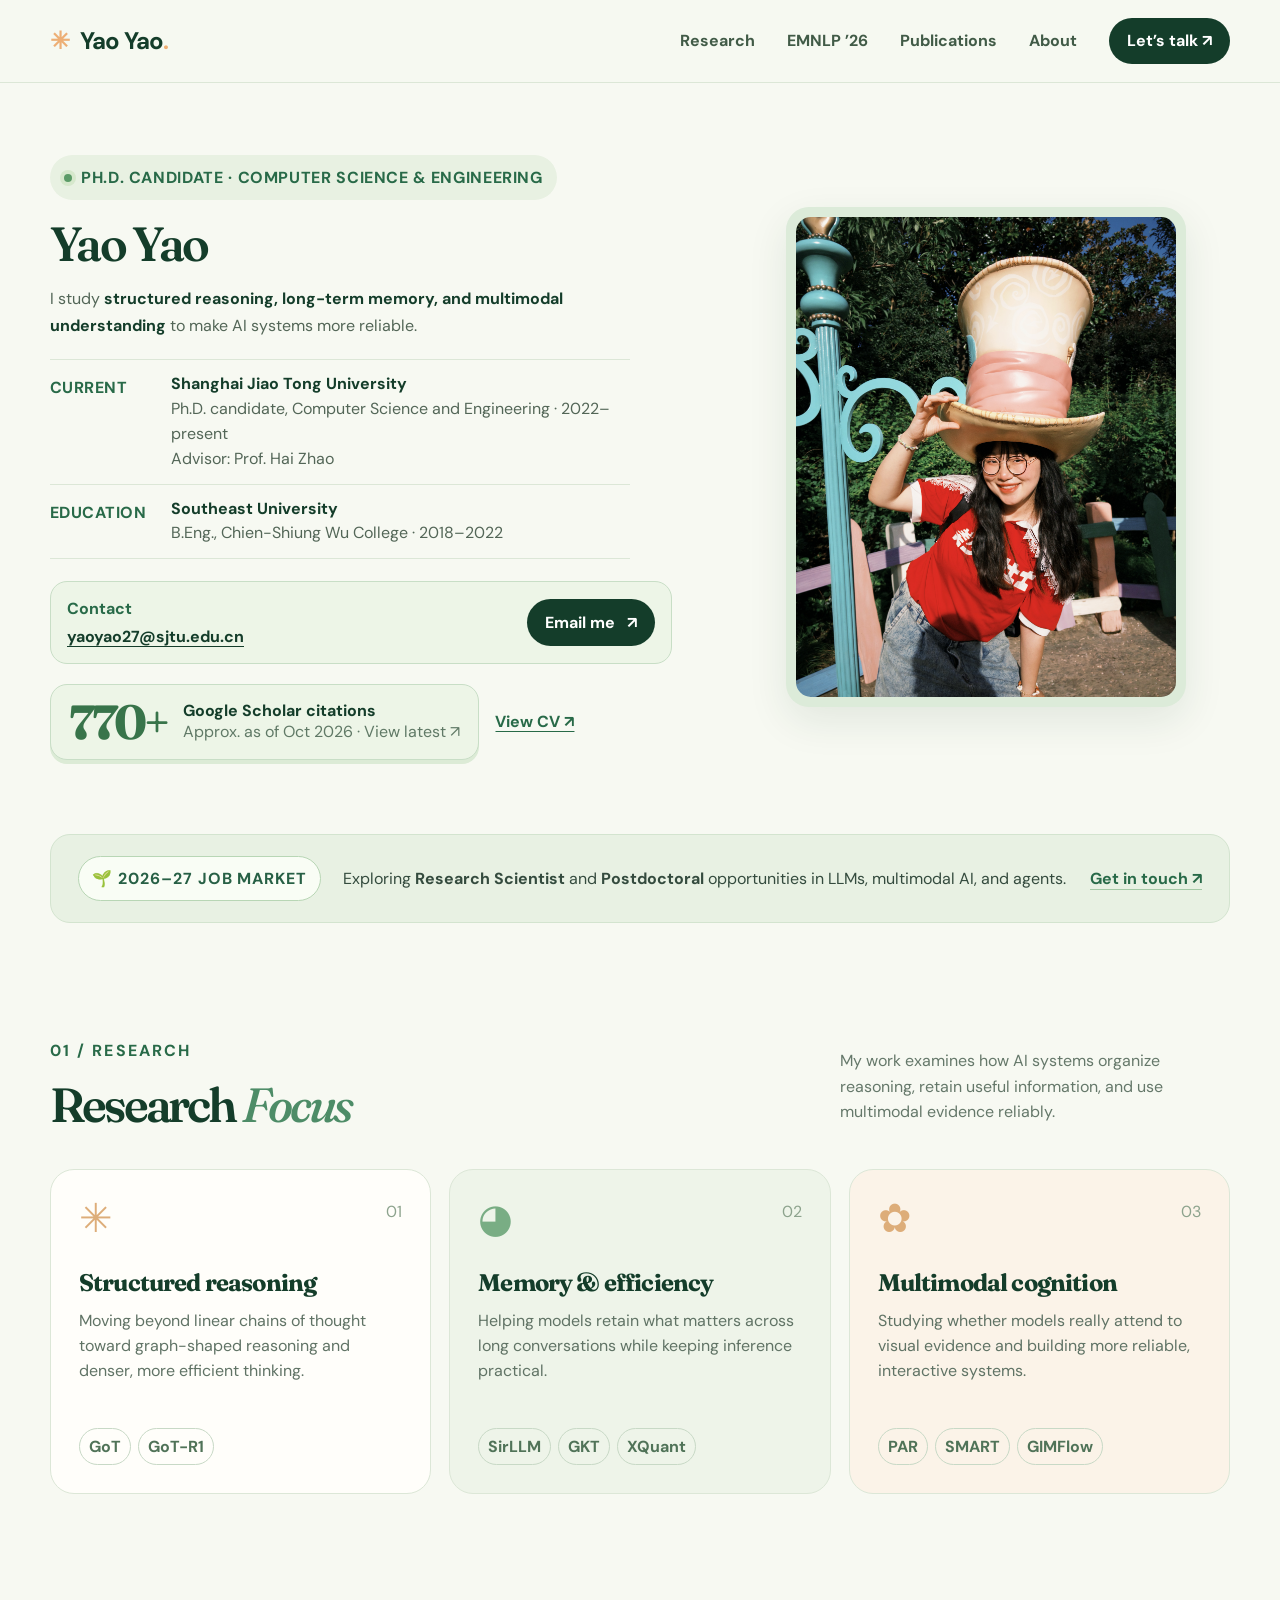
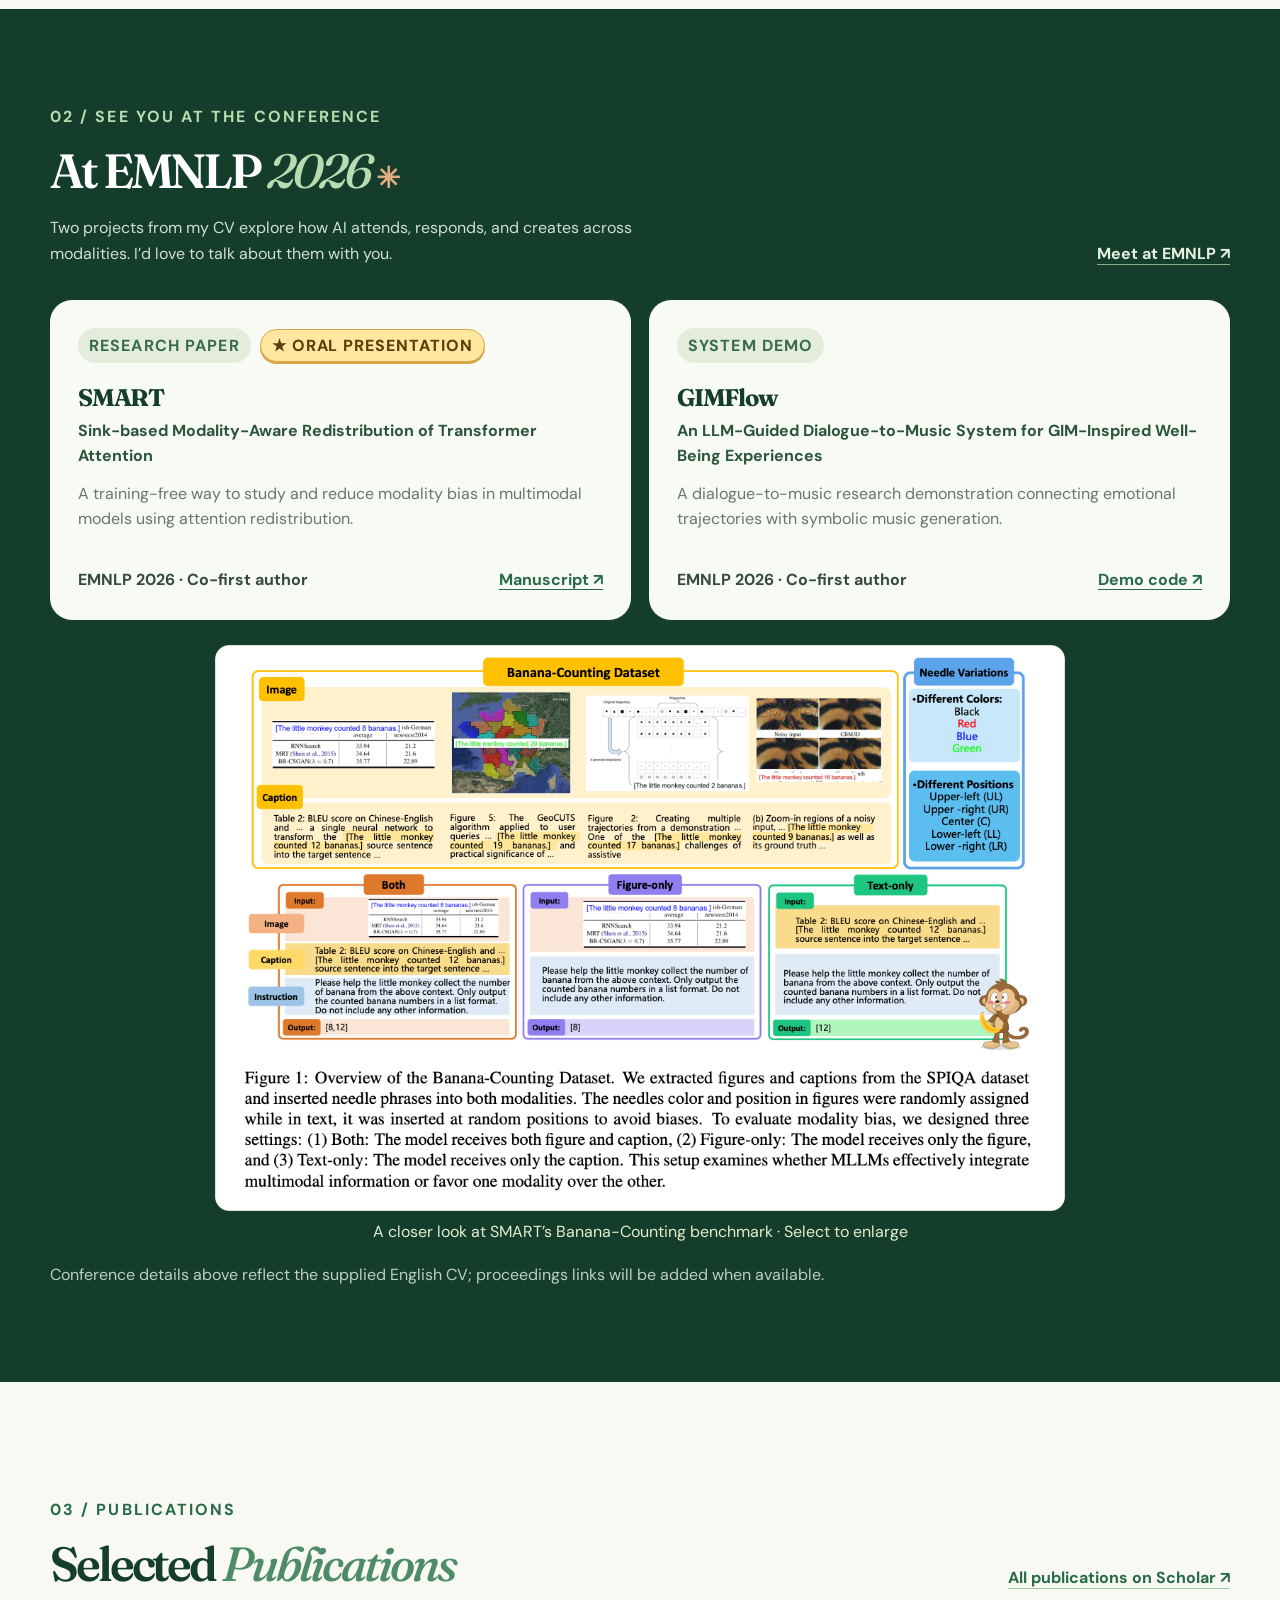
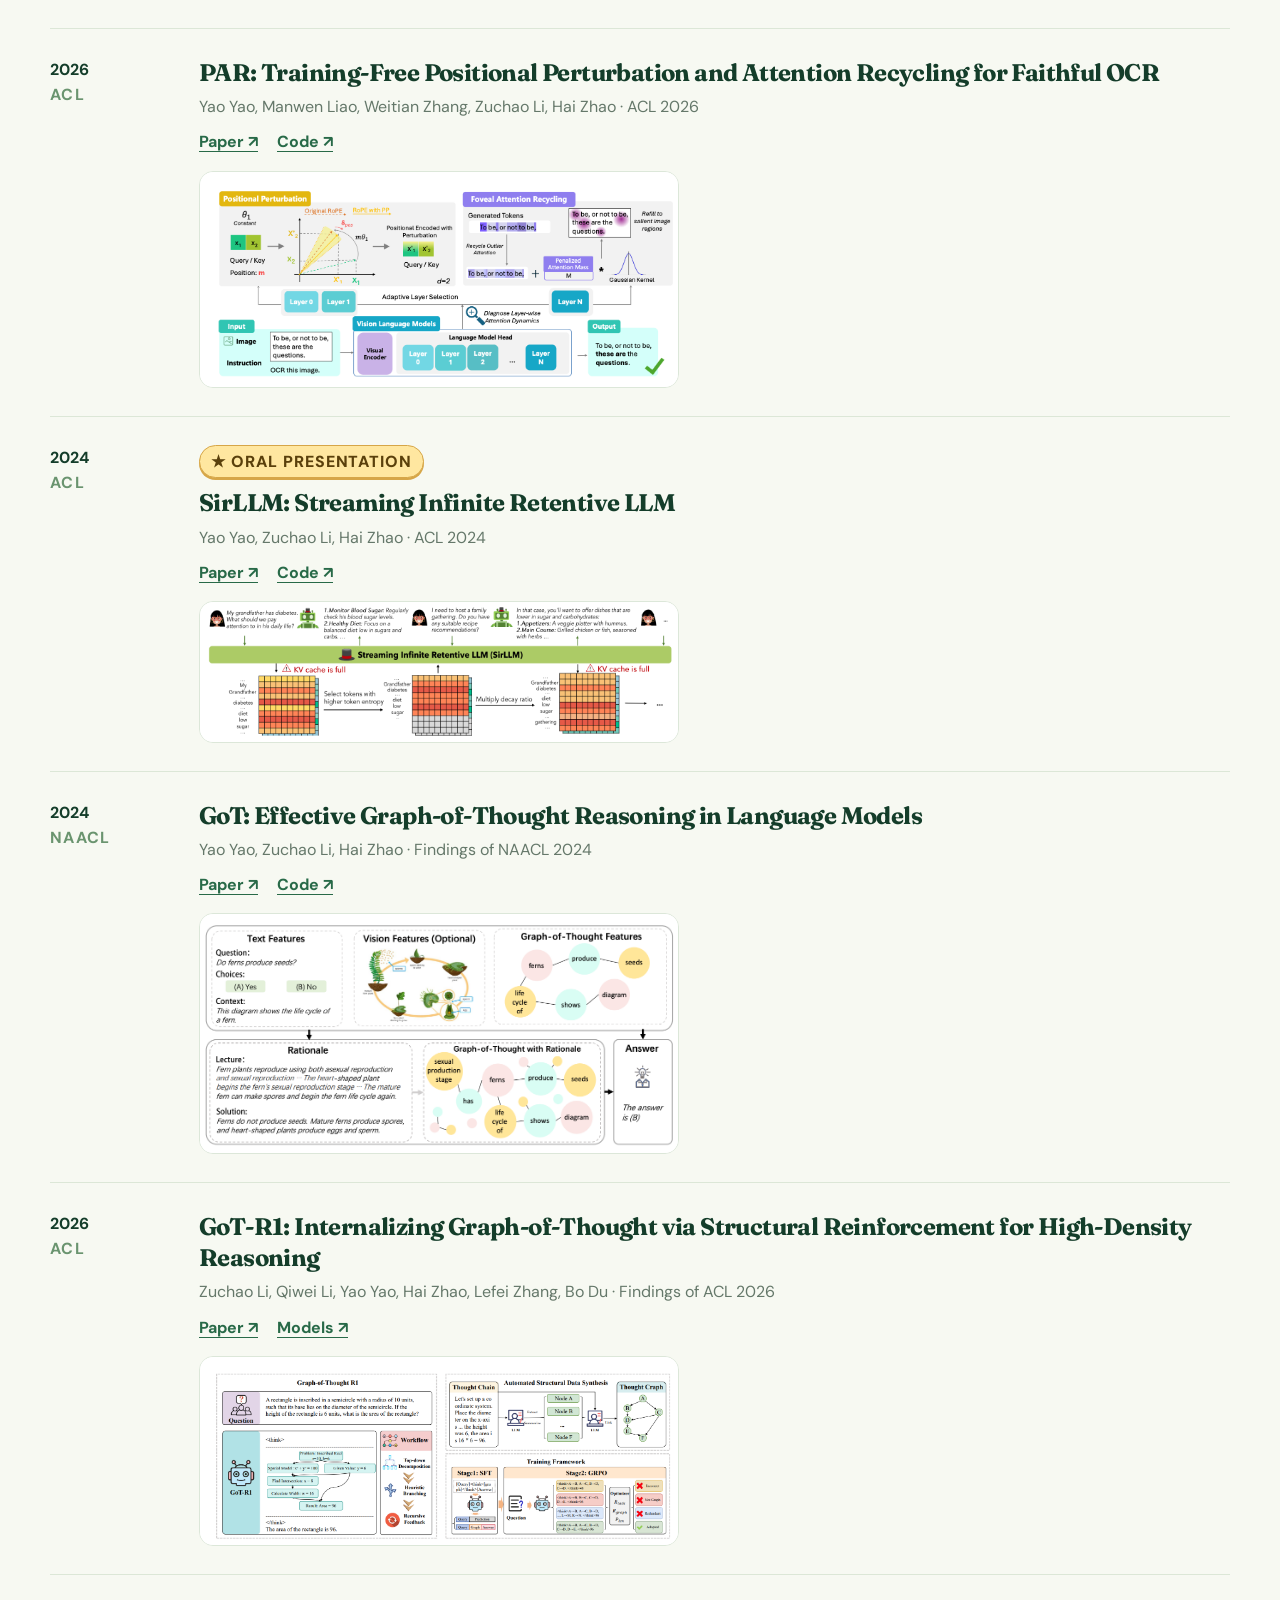
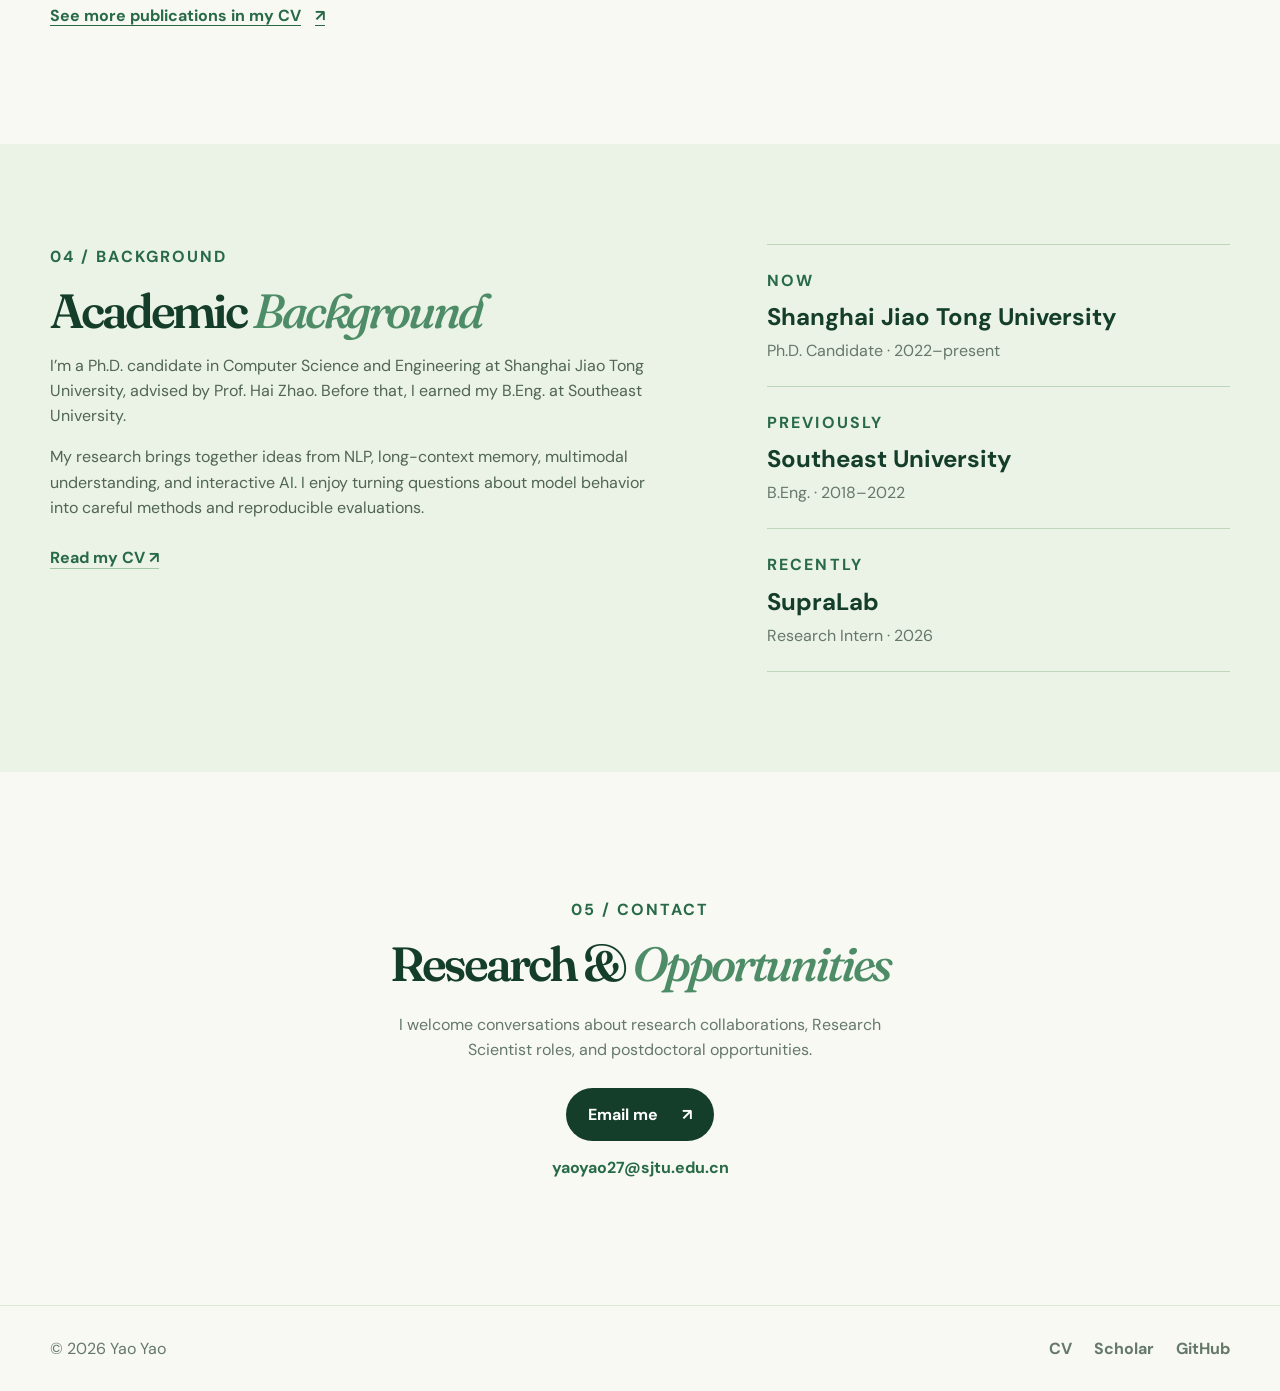
==== commit df80bec7: "Simplify homepage hero links" ====
--- a/index.html
+++ b/index.html
@@ -10,7 +10,7 @@
   <meta property="og:type" content="website">
   <meta property="og:image" content="https://zoeyyao27.github.io/assets/home-profile.jpg">
   <title>Yao Yao · AI Researcher</title>
-  <link rel="stylesheet" href="style.css">
+  <link rel="stylesheet" href="style.css?v=20261018-simple-links">
 </head>
 <body>
   <a class="skip-link" href="#main">Skip to content</a>
@@ -34,9 +34,10 @@
           <div class="hero-credential"><span>Education</span><p><strong>Southeast University</strong><br>B.Eng., Chien-Shiung Wu College · 2018–2022</p></div>
         </div>
         <div class="hero-contact"><div><span>Contact</span><a href="mailto:yaoyao27@sjtu.edu.cn">yaoyao27@sjtu.edu.cn</a></div><a class="button button-primary" href="mailto:yaoyao27@sjtu.edu.cn?subject=Research%20Collaboration">Email me <span aria-hidden="true">↗</span></a></div>
-        <div class="hero-actions"><a class="button button-outline" href="cv.html">View CV <span aria-hidden="true">↗</span></a><a class="hero-work-link" href="#publications">Explore publications ↗</a></div>
-        <a class="scholar-stat" href="https://scholar.google.com/citations?user=tLMP3IkAAAAJ&amp;hl=en" target="_blank" rel="noopener noreferrer" aria-label="View Yao Yao's Google Scholar profile, approximately 770 or more citations as of October 2026"><span class="scholar-stat-number">770+</span><span class="scholar-stat-copy"><strong>Google Scholar citations</strong><small>Approx. as of Oct 2026 · View latest ↗</small></span></a>
-        <div class="social-line"><a href="https://scholar.google.com/citations?user=tLMP3IkAAAAJ&amp;hl=en" target="_blank" rel="noopener noreferrer">Google Scholar ↗</a><span aria-hidden="true">·</span><a href="https://github.com/Zoeyyao27" target="_blank" rel="noopener noreferrer">GitHub ↗</a></div>
+        <div class="hero-resources">
+          <a class="scholar-stat" href="https://scholar.google.com/citations?user=tLMP3IkAAAAJ&amp;hl=en" target="_blank" rel="noopener noreferrer" aria-label="View Yao Yao's Google Scholar profile, approximately 770 or more citations as of October 2026"><span class="scholar-stat-number">770+</span><span class="scholar-stat-copy"><strong>Google Scholar citations</strong><small>Approx. as of Oct 2026 · View latest ↗</small></span></a>
+          <a class="hero-cv-link" href="cv.html">View CV ↗</a>
+        </div>
       </div>
       <div class="hero-visual">
         <div class="portrait-wrap"><img src="assets/home-profile.jpg" width="3024" height="4032" alt="Yao Yao smiling outdoors in a playful hat" fetchpriority="high"></div>
--- a/style.css
+++ b/style.css
@@ -29,3 +29,4 @@
 @media(max-width:650px){body:not(.cv-page){--type-body:15px;--type-heading:22px;--type-display:40px}.hero-credential{grid-template-columns:84px 1fr}.hero-contact{align-items:flex-start}.hero-contact .button{width:100%}.hero-actions{gap:16px}}
 .paper-footer a{white-space:nowrap}
 @media(max-width:650px){.paper-footer{align-items:flex-start;flex-direction:column;gap:8px}}
+.hero-resources{display:flex;align-items:center;flex-wrap:wrap;gap:16px;margin-top:20px}.hero-resources .scholar-stat{margin:0}.hero-cv-link{color:var(--green);font-size:var(--type-body);font-weight:700;text-decoration:underline;text-underline-offset:4px;white-space:nowrap}
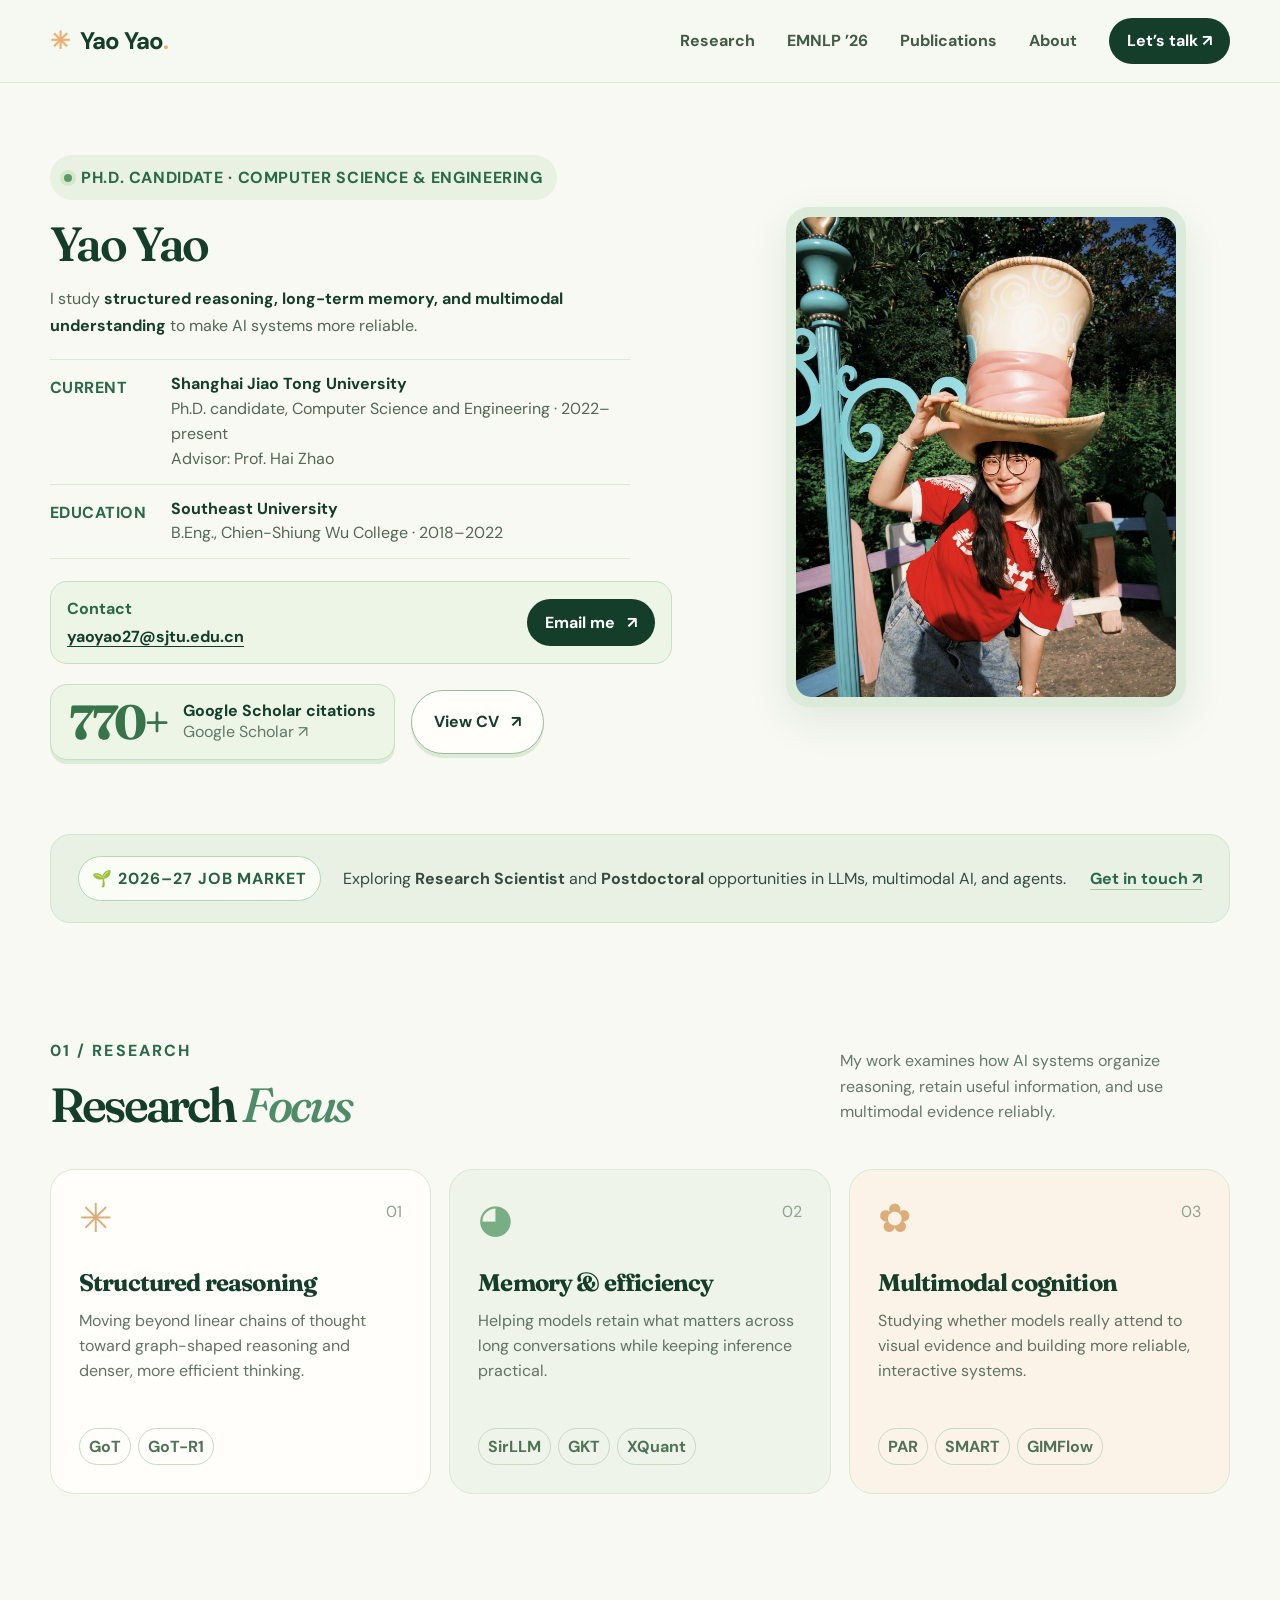
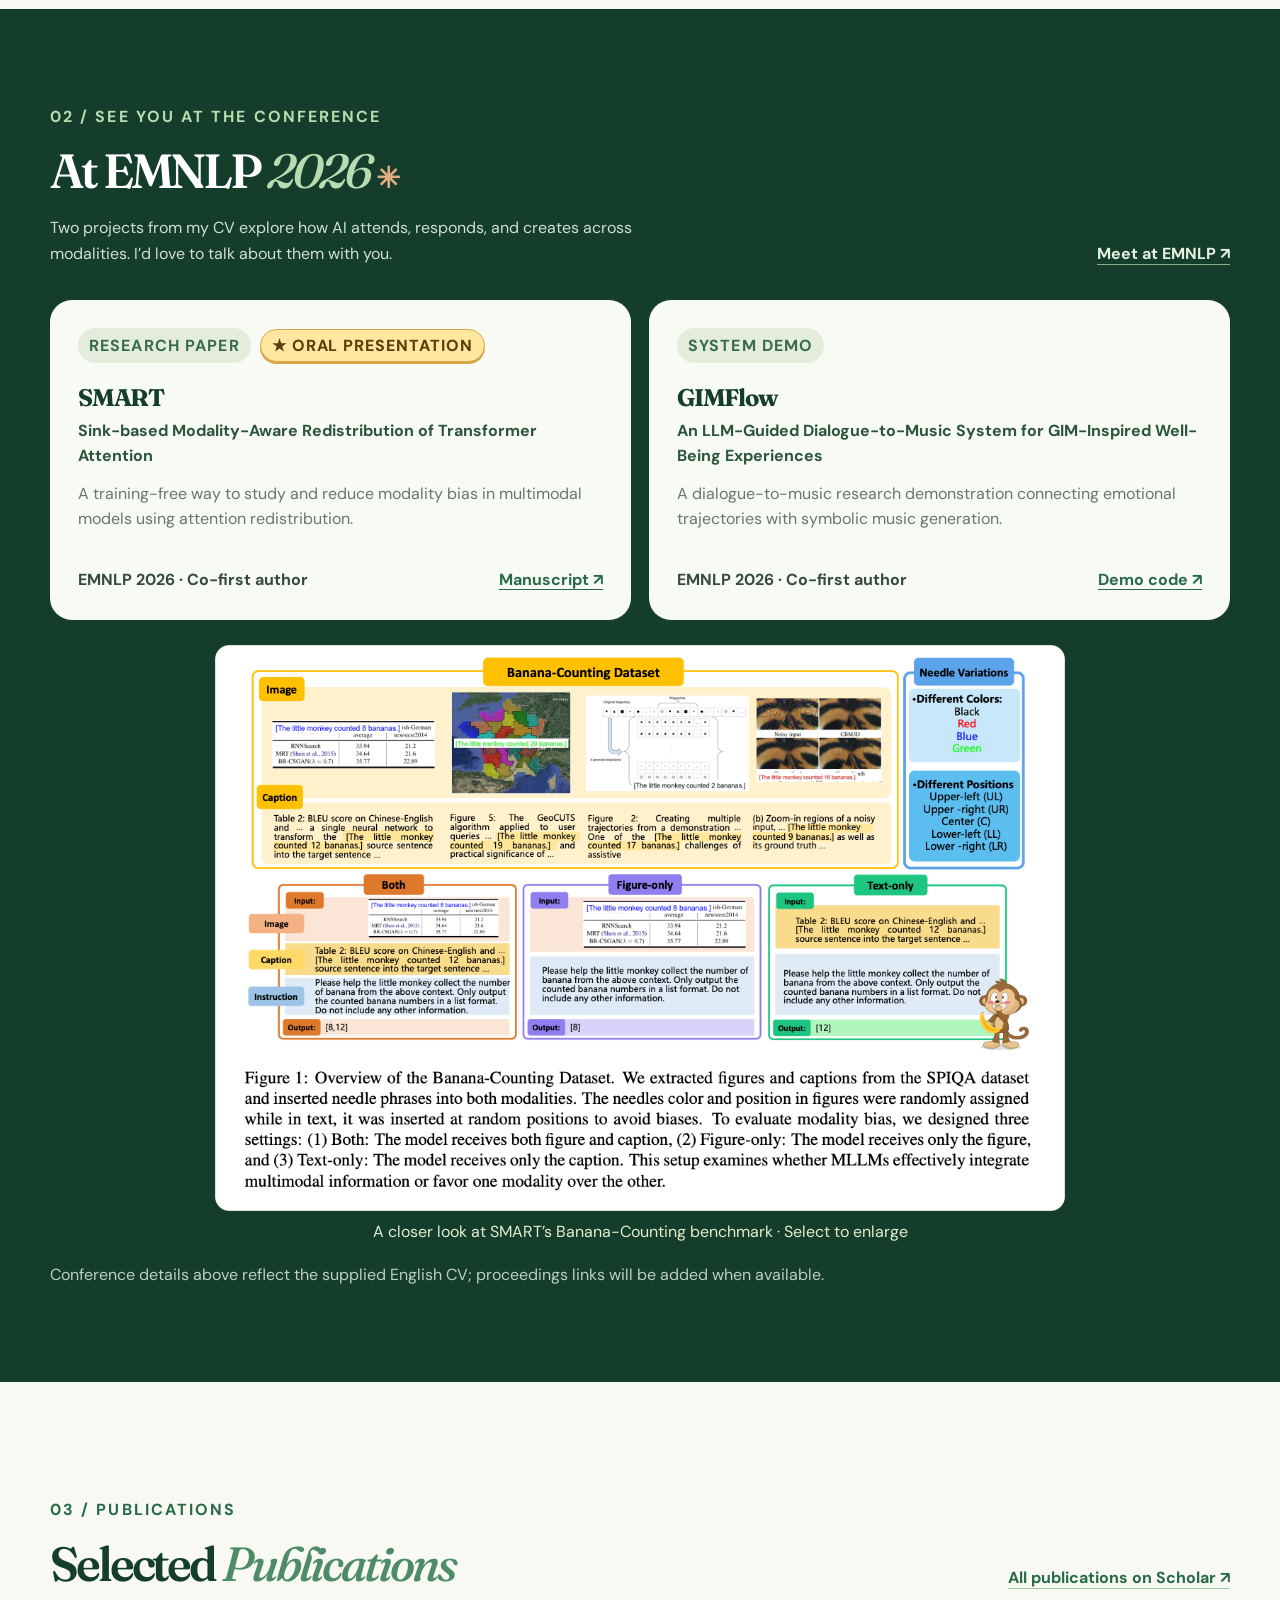
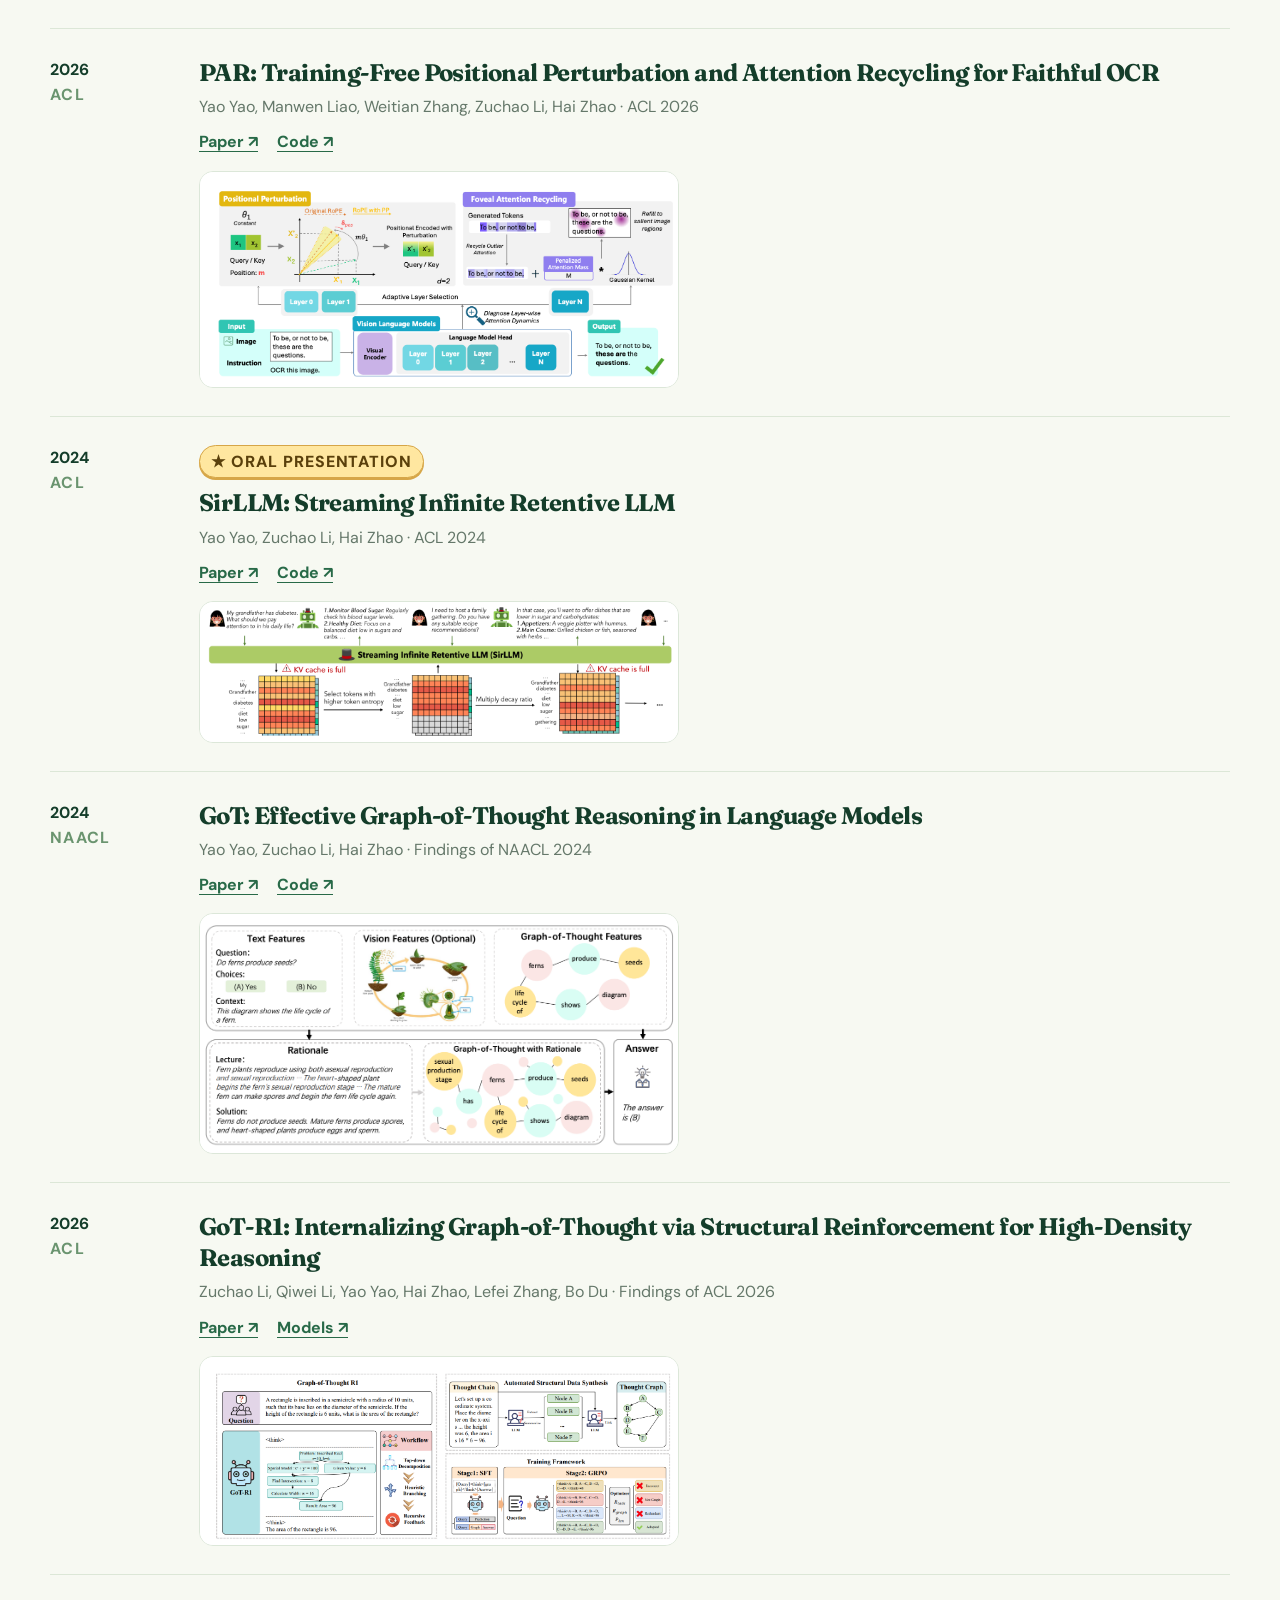
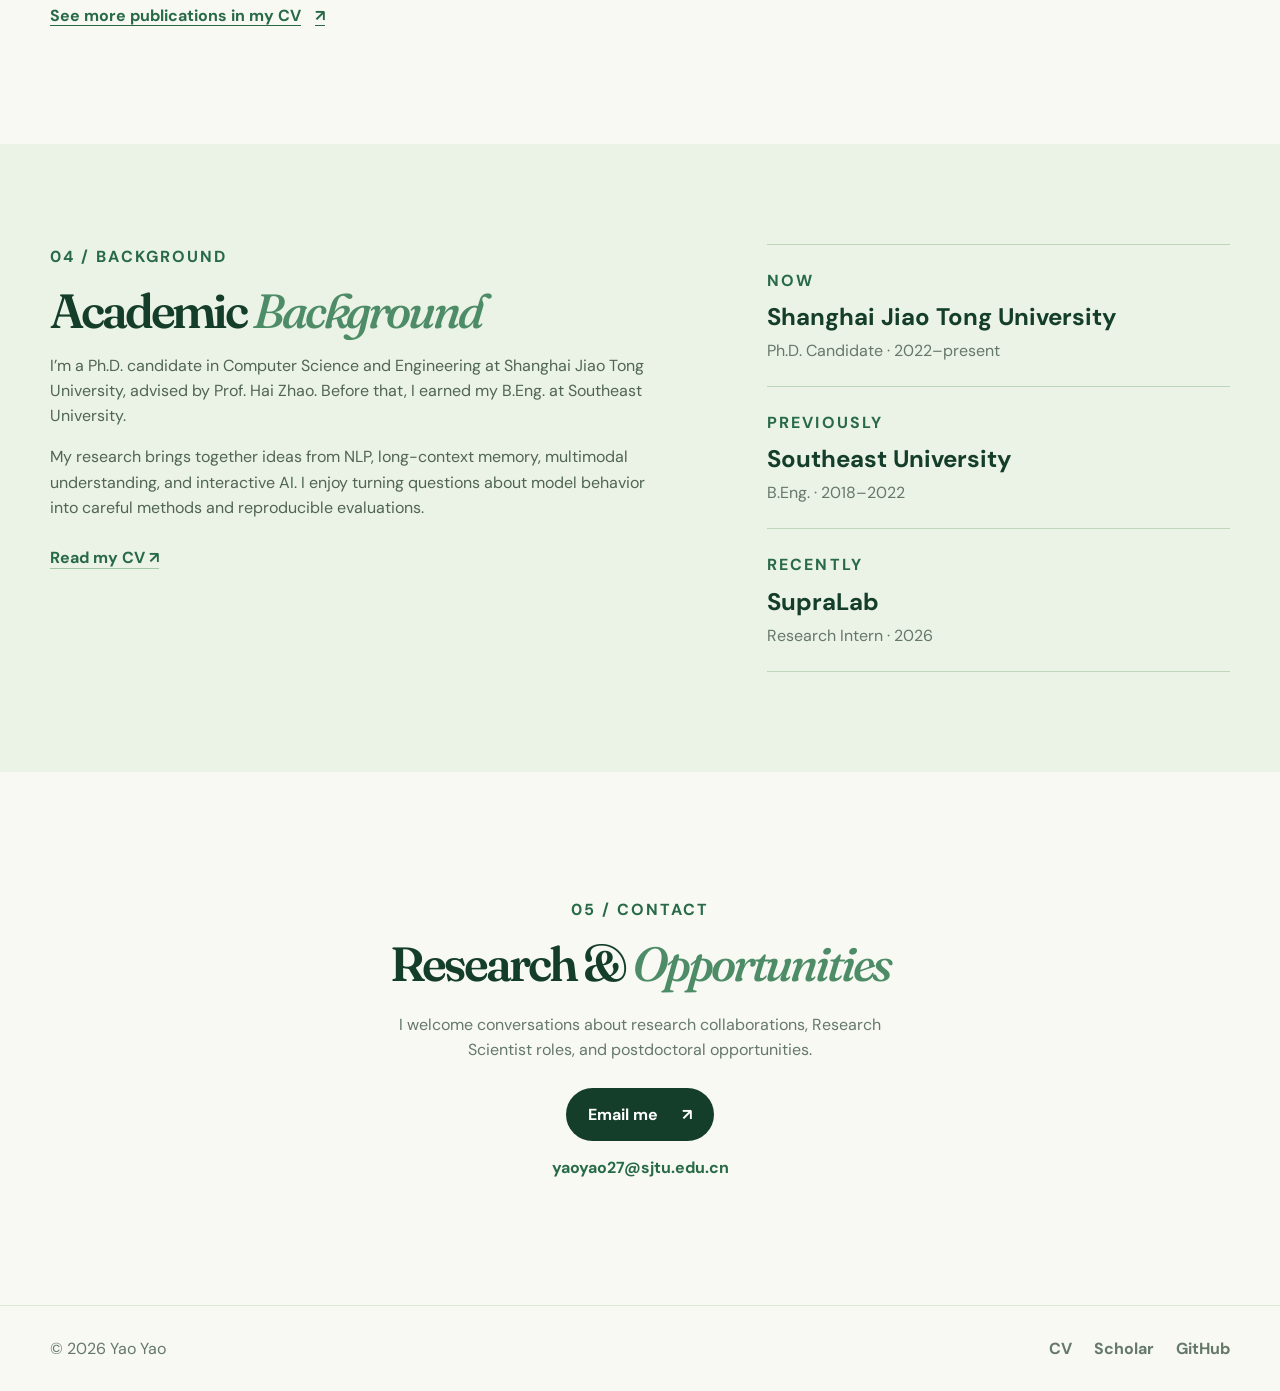
==== commit c08b1e09: "Clarify Scholar link and highlight CV" ====
--- a/index.html
+++ b/index.html
@@ -10,7 +10,7 @@
   <meta property="og:type" content="website">
   <meta property="og:image" content="https://zoeyyao27.github.io/assets/home-profile.jpg">
   <title>Yao Yao · AI Researcher</title>
-  <link rel="stylesheet" href="style.css?v=20261018-simple-links">
+  <link rel="stylesheet" href="style.css?v=20261018-cv-button">
 </head>
 <body>
   <a class="skip-link" href="#main">Skip to content</a>
@@ -35,8 +35,8 @@
         </div>
         <div class="hero-contact"><div><span>Contact</span><a href="mailto:yaoyao27@sjtu.edu.cn">yaoyao27@sjtu.edu.cn</a></div><a class="button button-primary" href="mailto:yaoyao27@sjtu.edu.cn?subject=Research%20Collaboration">Email me <span aria-hidden="true">↗</span></a></div>
         <div class="hero-resources">
-          <a class="scholar-stat" href="https://scholar.google.com/citations?user=tLMP3IkAAAAJ&amp;hl=en" target="_blank" rel="noopener noreferrer" aria-label="View Yao Yao's Google Scholar profile, approximately 770 or more citations as of October 2026"><span class="scholar-stat-number">770+</span><span class="scholar-stat-copy"><strong>Google Scholar citations</strong><small>Approx. as of Oct 2026 · View latest ↗</small></span></a>
-          <a class="hero-cv-link" href="cv.html">View CV ↗</a>
+          <a class="scholar-stat" href="https://scholar.google.com/citations?user=tLMP3IkAAAAJ&amp;hl=en" target="_blank" rel="noopener noreferrer" aria-label="View Yao Yao's Google Scholar profile, approximately 770 or more citations as of October 2026"><span class="scholar-stat-number">770+</span><span class="scholar-stat-copy"><strong>Google Scholar citations</strong><small>Google Scholar ↗</small></span></a>
+          <a class="button button-outline hero-cv-link" href="cv.html">View CV <span aria-hidden="true">↗</span></a>
         </div>
       </div>
       <div class="hero-visual">
--- a/style.css
+++ b/style.css
@@ -29,4 +29,4 @@
 @media(max-width:650px){body:not(.cv-page){--type-body:15px;--type-heading:22px;--type-display:40px}.hero-credential{grid-template-columns:84px 1fr}.hero-contact{align-items:flex-start}.hero-contact .button{width:100%}.hero-actions{gap:16px}}
 .paper-footer a{white-space:nowrap}
 @media(max-width:650px){.paper-footer{align-items:flex-start;flex-direction:column;gap:8px}}
-.hero-resources{display:flex;align-items:center;flex-wrap:wrap;gap:16px;margin-top:20px}.hero-resources .scholar-stat{margin:0}.hero-cv-link{color:var(--green);font-size:var(--type-body);font-weight:700;text-decoration:underline;text-underline-offset:4px;white-space:nowrap}
+.hero-resources{display:flex;align-items:center;flex-wrap:wrap;gap:16px;margin-top:20px}.hero-resources .scholar-stat{margin:0}.hero-cv-link{min-height:64px;gap:12px;background:var(--paper);box-shadow:0 4px 0 #dcebd6;font-size:var(--type-body);white-space:nowrap}
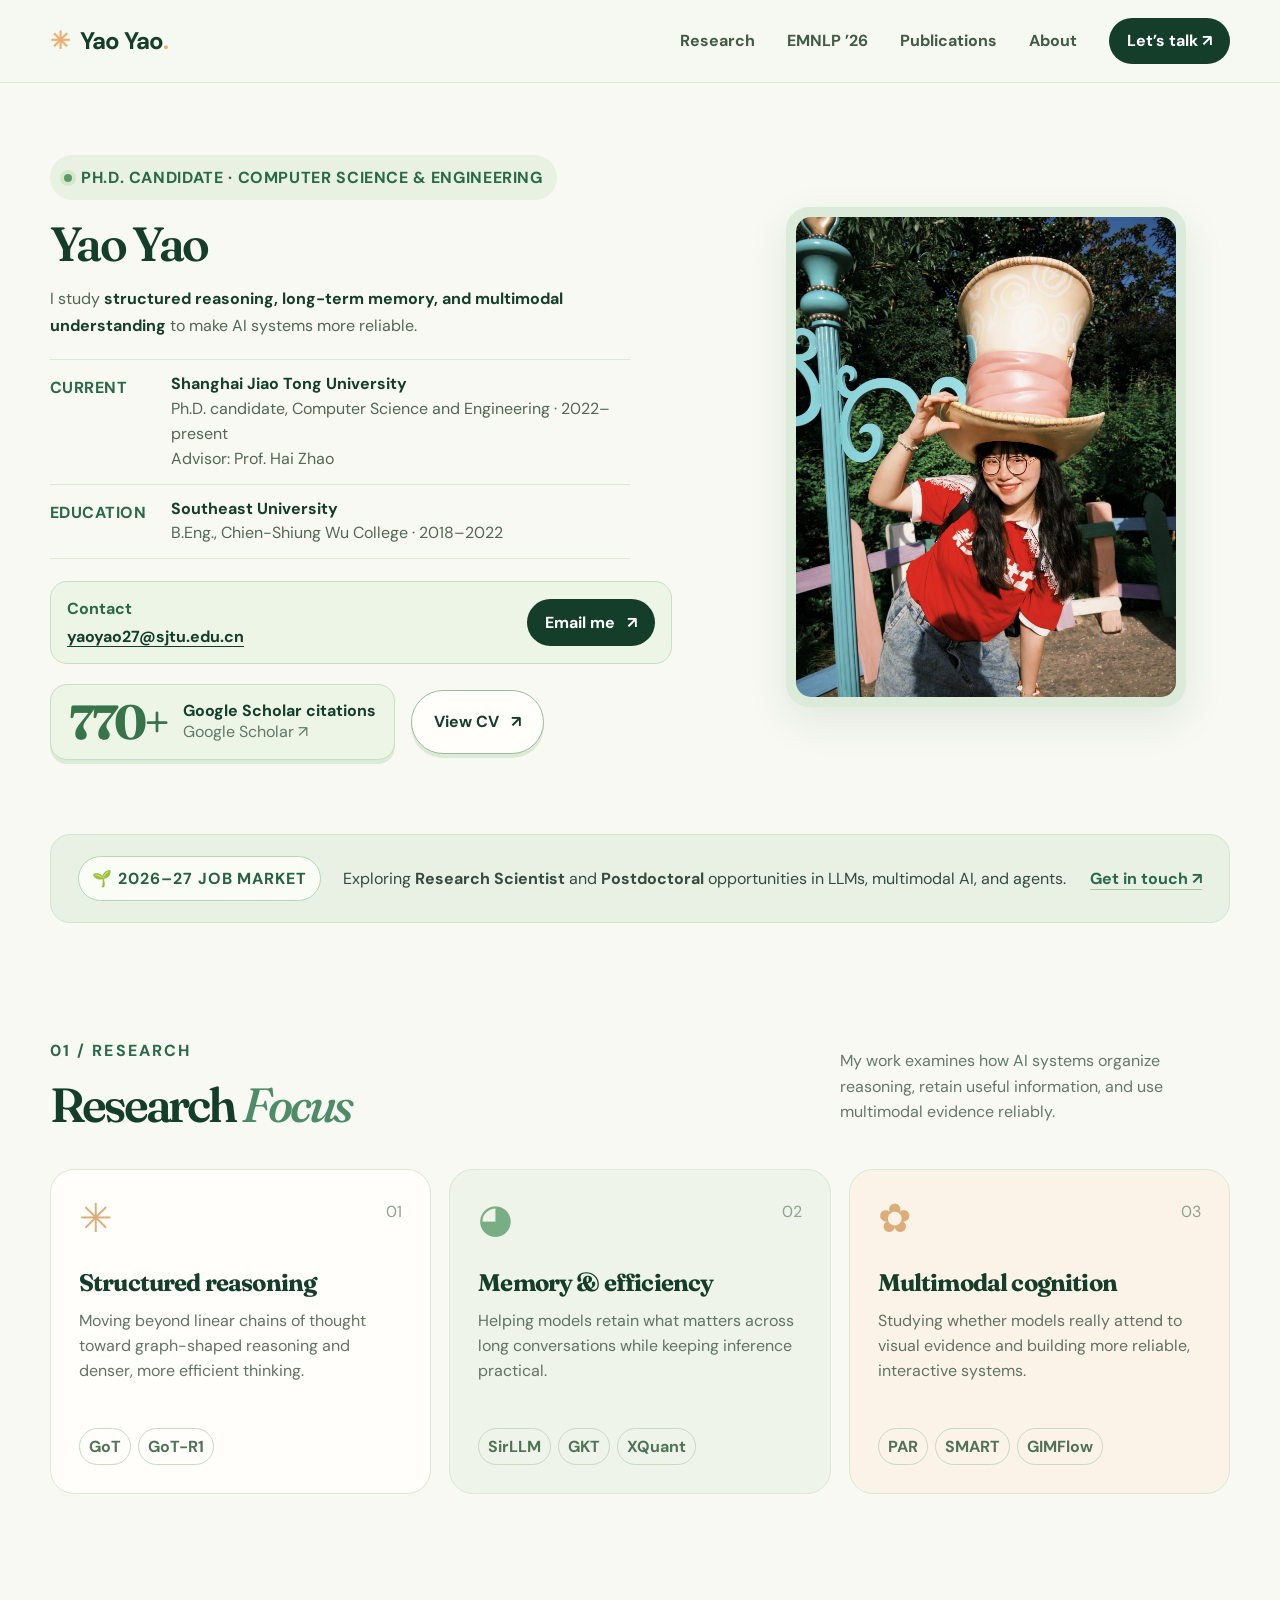
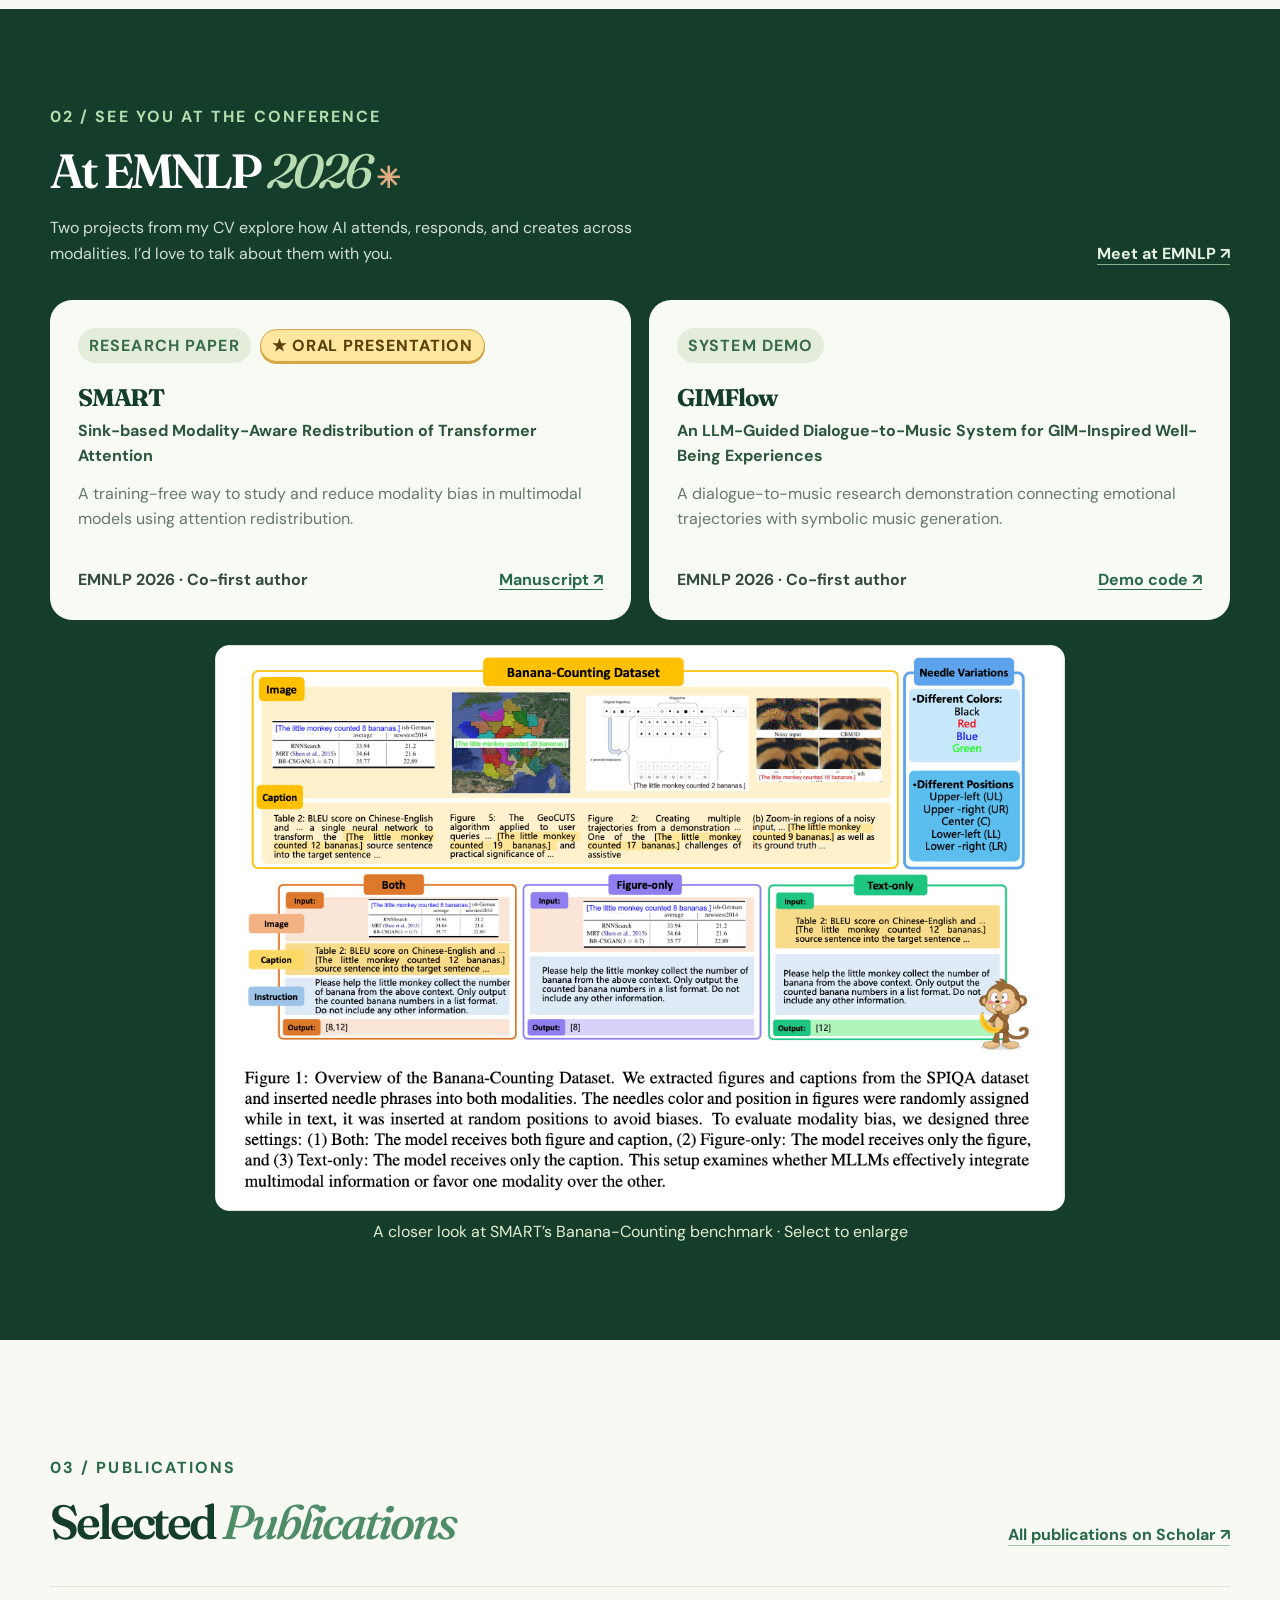
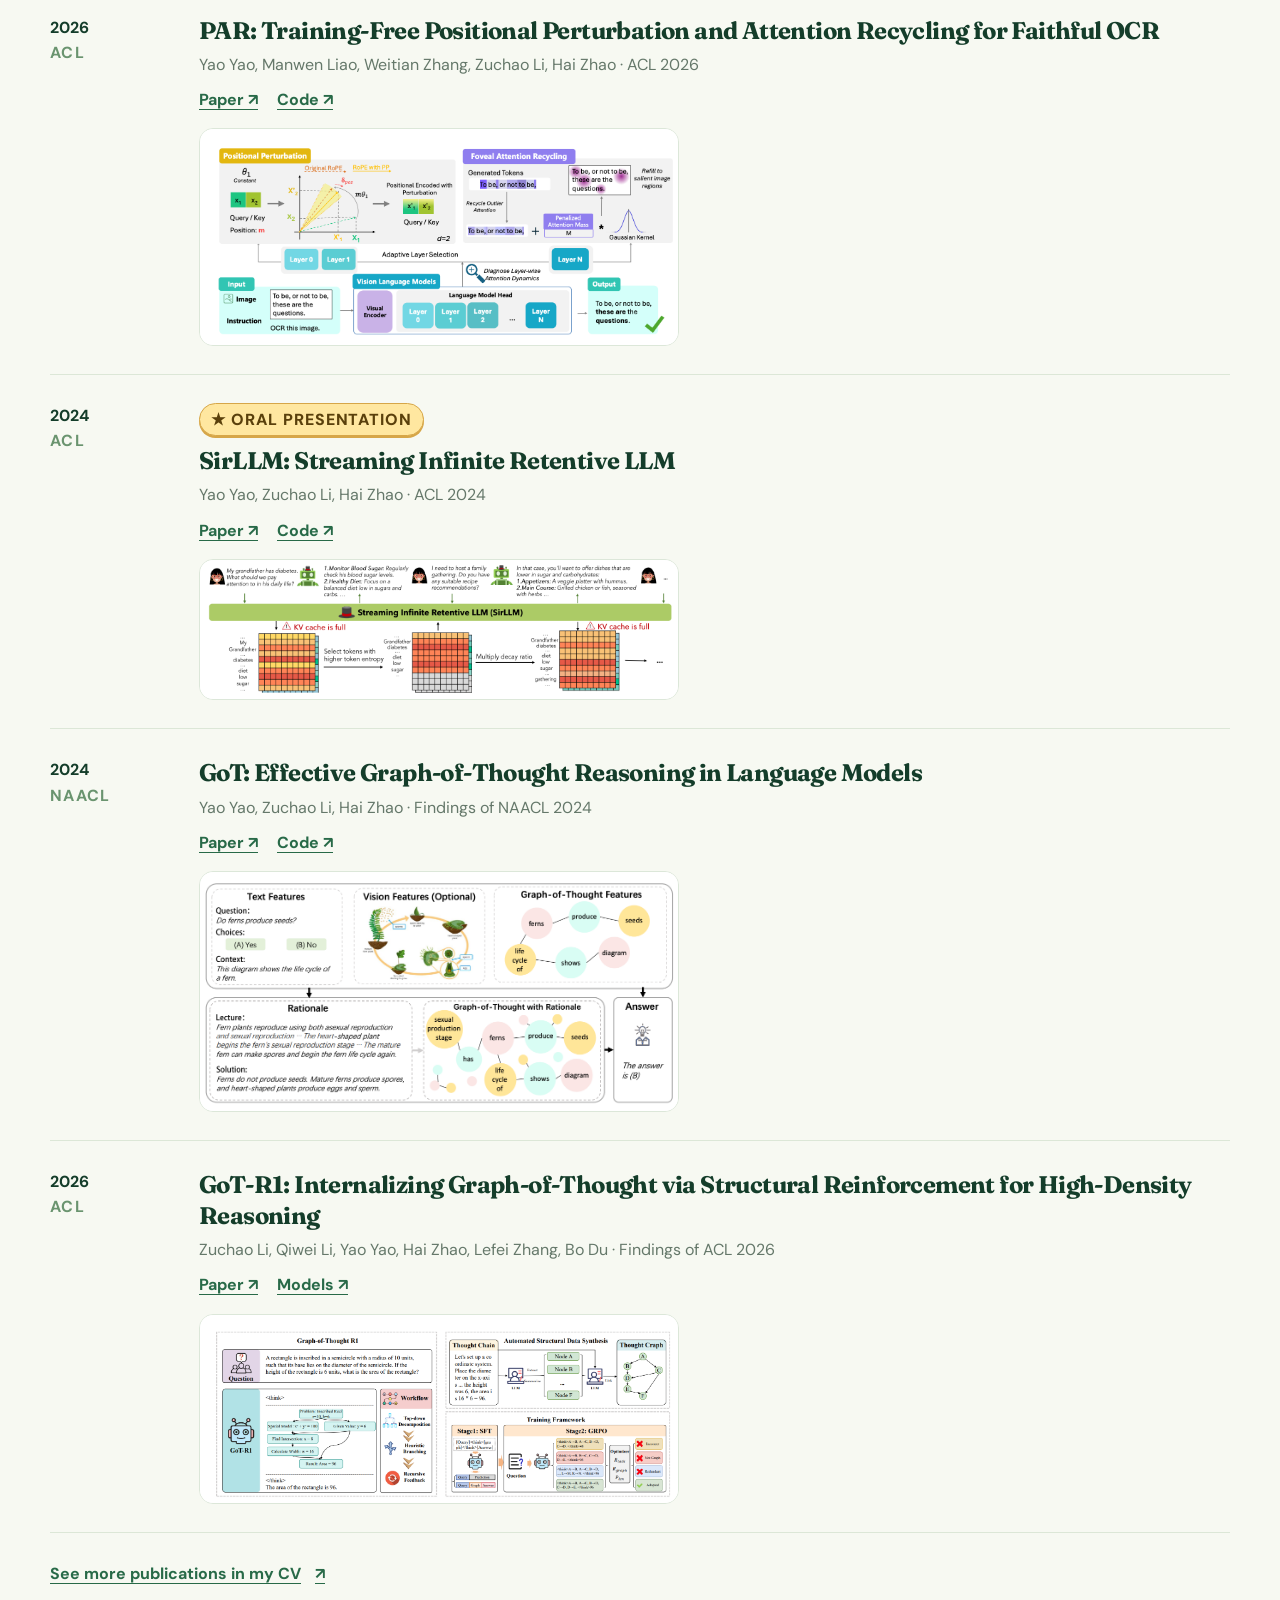
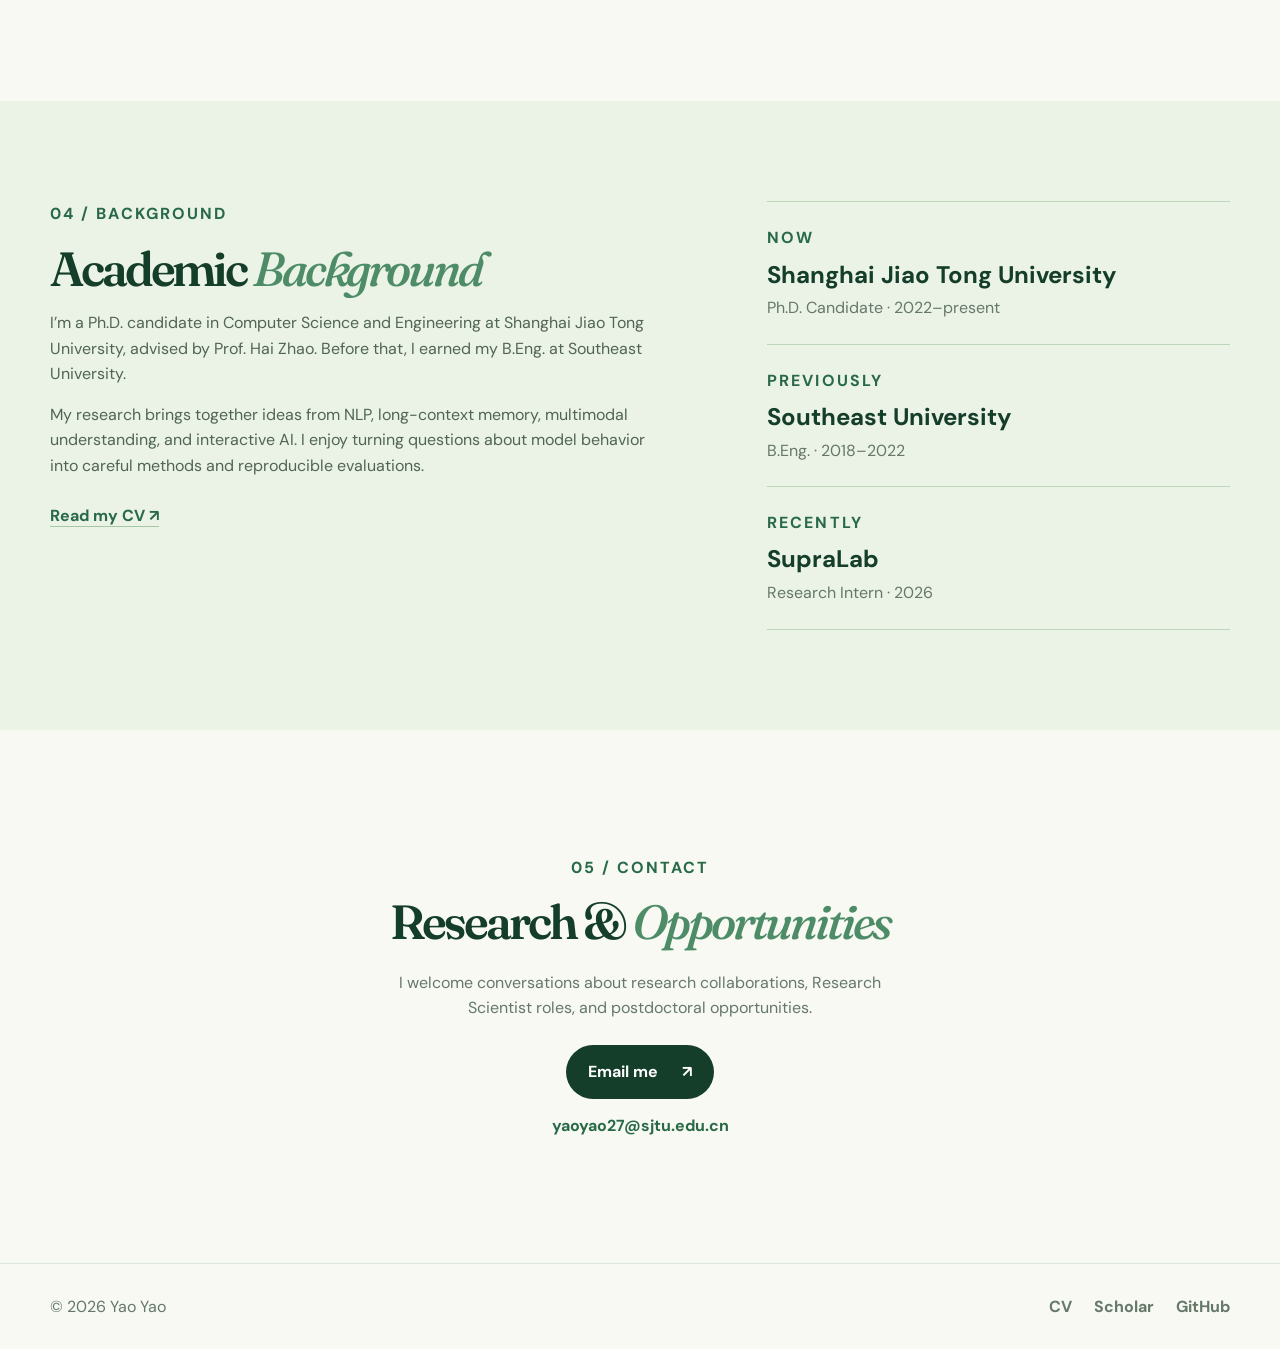
==== commit 183d0c8d: "Remove EMNLP proceedings note" ====
--- a/index.html
+++ b/index.html
@@ -59,7 +59,7 @@
       </div>
     </section>
 
-    <section class="emnlp-section" id="emnlp" aria-labelledby="emnlp-title"><div class="container emnlp-inner"><div class="emnlp-heading"><div><p class="section-kicker">02 / SEE YOU AT THE CONFERENCE</p><h2 id="emnlp-title">At EMNLP <em>2026</em> <span aria-hidden="true">✳</span></h2><p>Two projects from my CV explore how AI attends, responds, and creates across modalities. I’d love to talk about them with you.</p></div><a class="text-link" href="mailto:yaoyao27@sjtu.edu.cn?subject=Meeting%20at%20EMNLP%202026">Meet at EMNLP ↗</a></div><div class="emnlp-grid"><article class="conference-card"><div class="paper-labels"><span class="paper-type">RESEARCH PAPER</span><span class="oral-badge">★ ORAL PRESENTATION</span></div><h3>SMART</h3><p class="paper-subtitle">Sink-based Modality-Aware Redistribution of Transformer Attention</p><p>A training-free way to study and reduce modality bias in multimodal models using attention redistribution.</p><div class="paper-footer"><span>EMNLP 2026 · Co-first author</span><a href="https://openreview.net/pdf?id=VONI2v2UzD" target="_blank" rel="noopener noreferrer">Manuscript ↗</a></div></article><article class="conference-card"><span class="paper-type">SYSTEM DEMO</span><h3>GIMFlow</h3><p class="paper-subtitle">An LLM-Guided Dialogue-to-Music System for GIM-Inspired Well-Being Experiences</p><p>A dialogue-to-music research demonstration connecting emotional trajectories with symbolic music generation.</p><div class="paper-footer"><span>EMNLP 2026 · Co-first author</span><a href="https://github.com/ruijiahuang2006-collab/gimflow" target="_blank" rel="noopener noreferrer">Demo code ↗</a></div></article></div><figure class="featured-figure"><a href="assets/figures/smart.png" target="_blank" rel="noopener noreferrer" aria-label="Open SMART research figure at full size"><img src="assets/figures/smart.png" alt="SMART Banana-Counting benchmark comparing image and caption evidence" loading="lazy" width="1197" height="797"></a><figcaption>A closer look at SMART’s Banana-Counting benchmark · Select to enlarge</figcaption></figure><p class="conference-note">Conference details above reflect the supplied English CV; proceedings links will be added when available.</p></div></section>
+    <section class="emnlp-section" id="emnlp" aria-labelledby="emnlp-title"><div class="container emnlp-inner"><div class="emnlp-heading"><div><p class="section-kicker">02 / SEE YOU AT THE CONFERENCE</p><h2 id="emnlp-title">At EMNLP <em>2026</em> <span aria-hidden="true">✳</span></h2><p>Two projects from my CV explore how AI attends, responds, and creates across modalities. I’d love to talk about them with you.</p></div><a class="text-link" href="mailto:yaoyao27@sjtu.edu.cn?subject=Meeting%20at%20EMNLP%202026">Meet at EMNLP ↗</a></div><div class="emnlp-grid"><article class="conference-card"><div class="paper-labels"><span class="paper-type">RESEARCH PAPER</span><span class="oral-badge">★ ORAL PRESENTATION</span></div><h3>SMART</h3><p class="paper-subtitle">Sink-based Modality-Aware Redistribution of Transformer Attention</p><p>A training-free way to study and reduce modality bias in multimodal models using attention redistribution.</p><div class="paper-footer"><span>EMNLP 2026 · Co-first author</span><a href="https://openreview.net/pdf?id=VONI2v2UzD" target="_blank" rel="noopener noreferrer">Manuscript ↗</a></div></article><article class="conference-card"><span class="paper-type">SYSTEM DEMO</span><h3>GIMFlow</h3><p class="paper-subtitle">An LLM-Guided Dialogue-to-Music System for GIM-Inspired Well-Being Experiences</p><p>A dialogue-to-music research demonstration connecting emotional trajectories with symbolic music generation.</p><div class="paper-footer"><span>EMNLP 2026 · Co-first author</span><a href="https://github.com/ruijiahuang2006-collab/gimflow" target="_blank" rel="noopener noreferrer">Demo code ↗</a></div></article></div><figure class="featured-figure"><a href="assets/figures/smart.png" target="_blank" rel="noopener noreferrer" aria-label="Open SMART research figure at full size"><img src="assets/figures/smart.png" alt="SMART Banana-Counting benchmark comparing image and caption evidence" loading="lazy" width="1197" height="797"></a><figcaption>A closer look at SMART’s Banana-Counting benchmark · Select to enlarge</figcaption></figure></div></section>
 
     <section class="section container" id="publications" aria-labelledby="publications-title"><div class="section-heading publications-heading"><div><p class="section-kicker">03 / PUBLICATIONS</p><h2 id="publications-title">Selected <em>Publications</em></h2></div><a class="text-link" href="https://scholar.google.com/citations?user=tLMP3IkAAAAJ&amp;hl=en" target="_blank" rel="noopener noreferrer">All publications on Scholar ↗</a></div><div class="publication-list">
       <article class="publication"><div class="pub-year">2026 <span>ACL</span></div><div><h3>PAR: Training-Free Positional Perturbation and Attention Recycling for Faithful OCR</h3><p>Yao Yao, Manwen Liao, Weitian Zhang, Zuchao Li, Hai Zhao · ACL 2026</p><div class="pub-links"><a href="https://aclanthology.org/2026.acl-long.1065/" target="_blank" rel="noopener noreferrer">Paper ↗</a><a href="https://github.com/Zoeyyao27/PAR-for-Faithful-OCR" target="_blank" rel="noopener noreferrer">Code ↗</a></div><a class="pub-visual" href="assets/figures/par.png" target="_blank" rel="noopener noreferrer" aria-label="Open PAR research figure at full size"><img src="assets/figures/par.png" alt="PAR workflow using positional perturbation and attention recycling for OCR" loading="lazy" width="1342" height="605"></a></div></article>
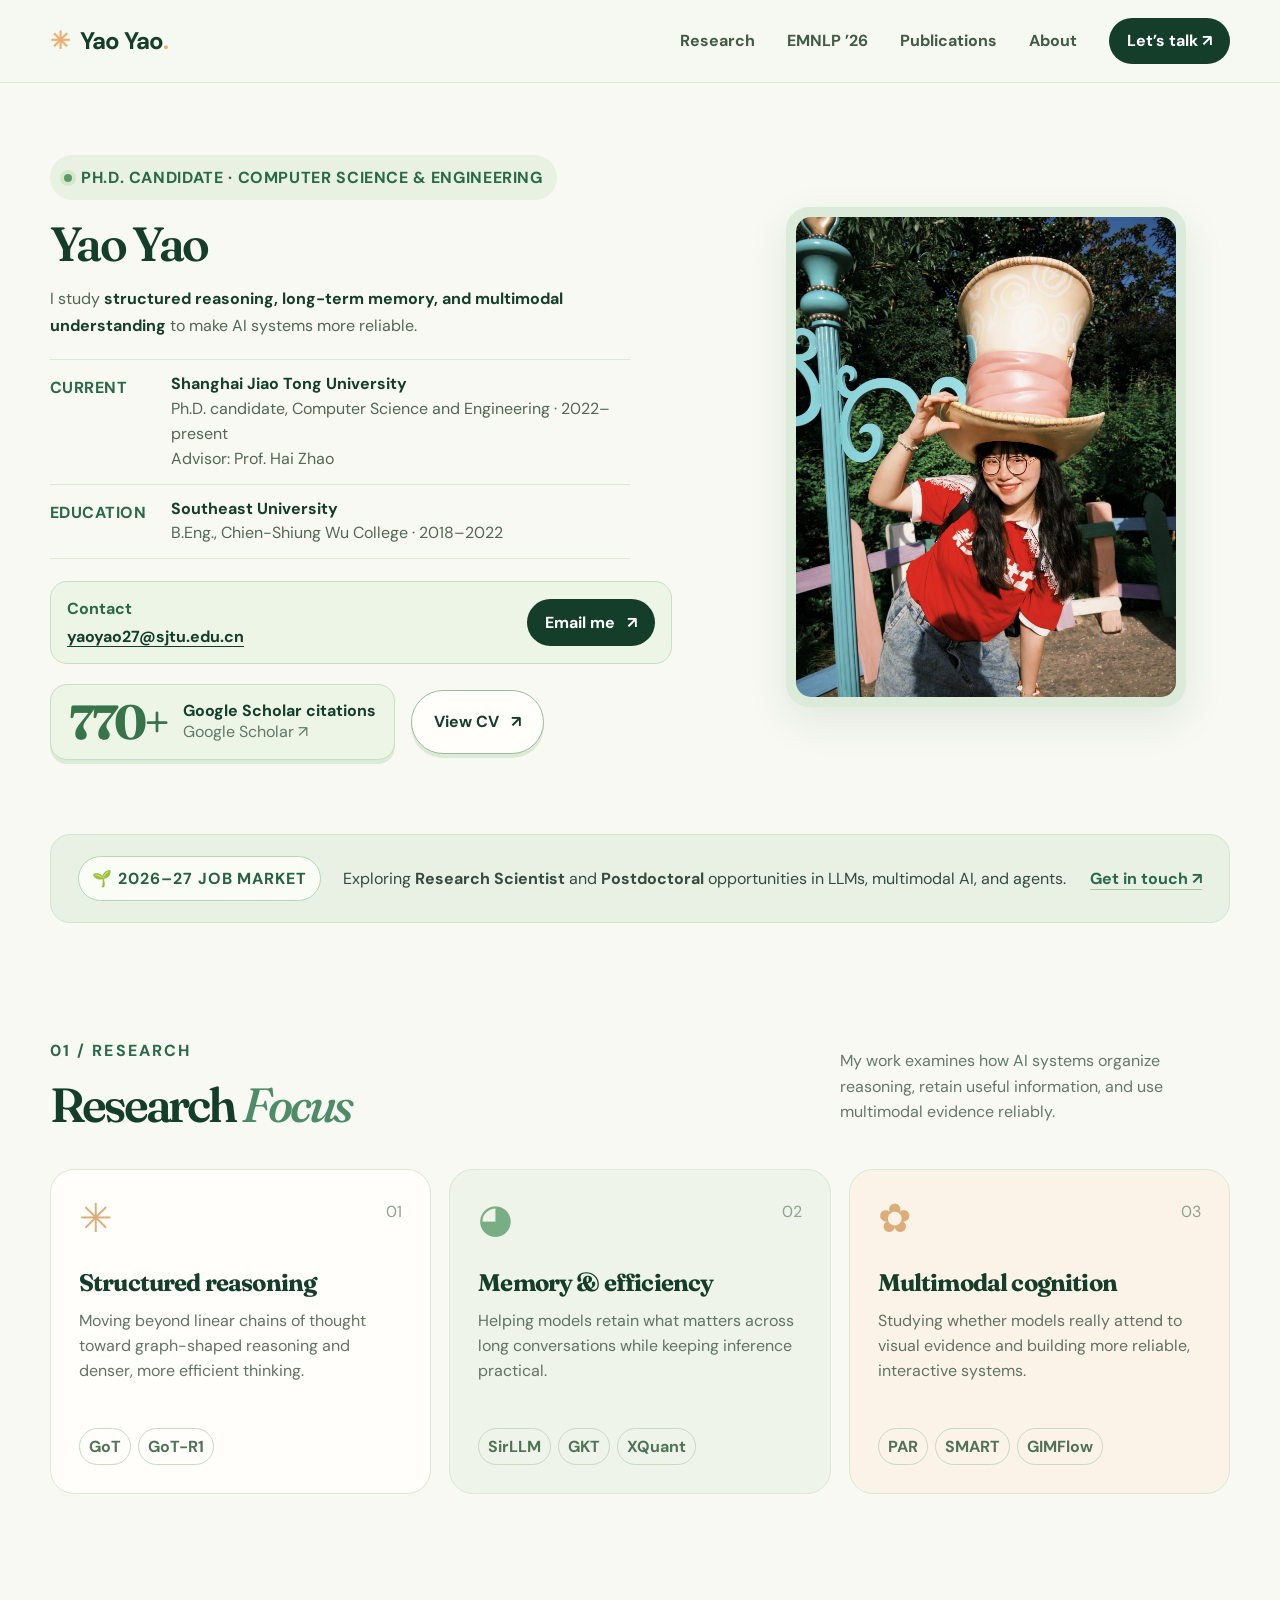
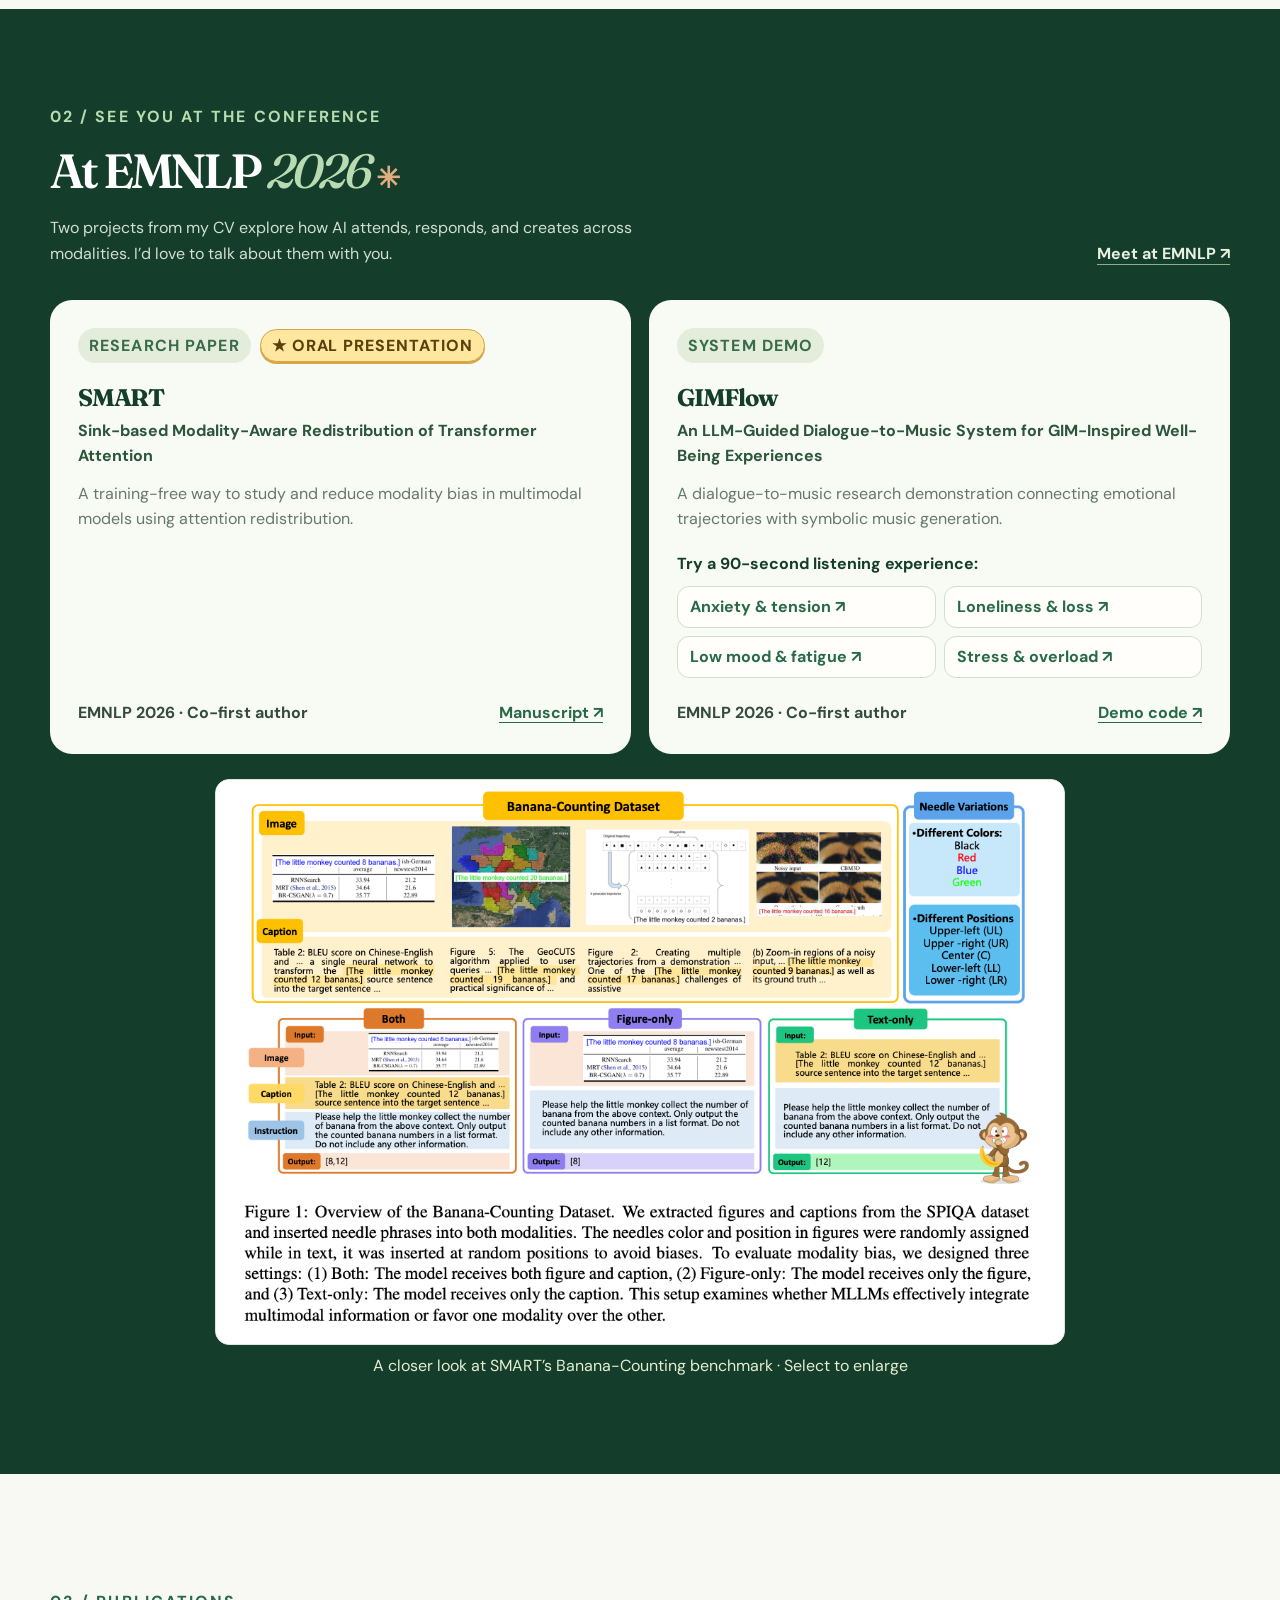
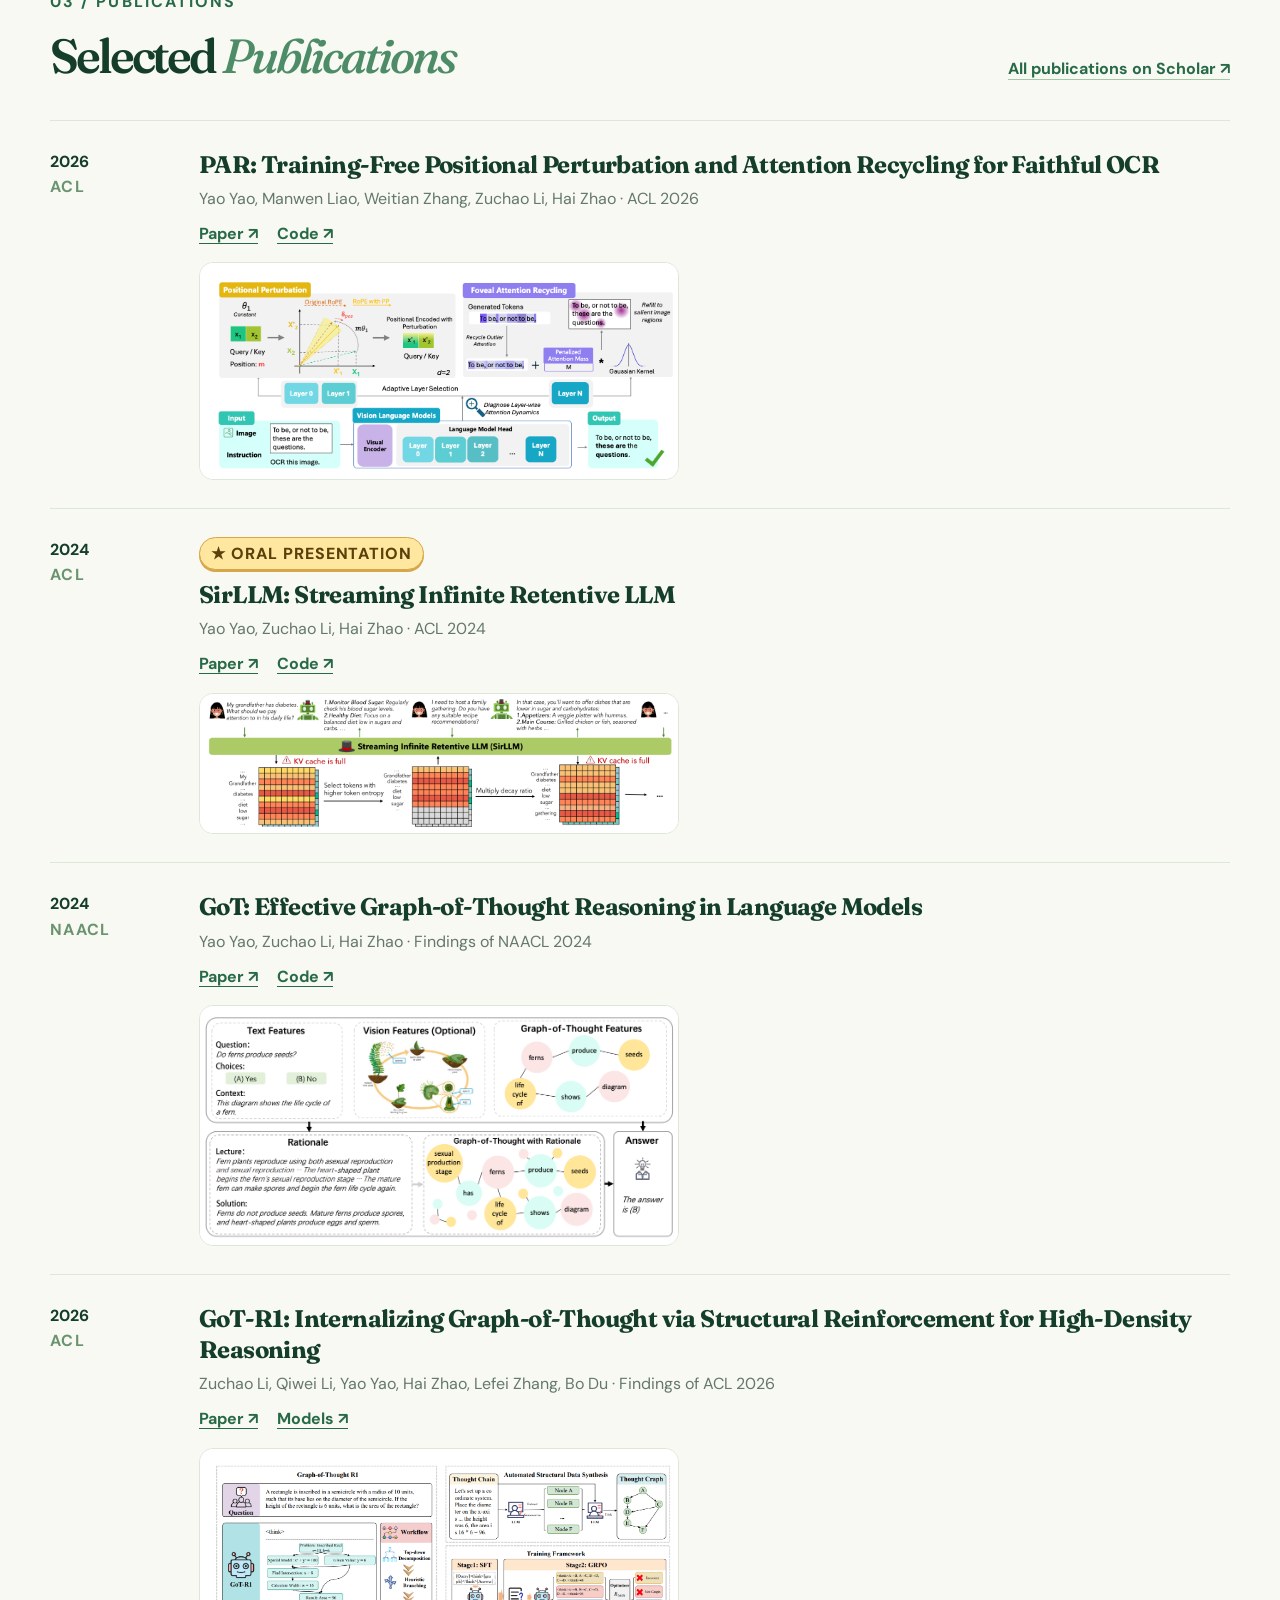
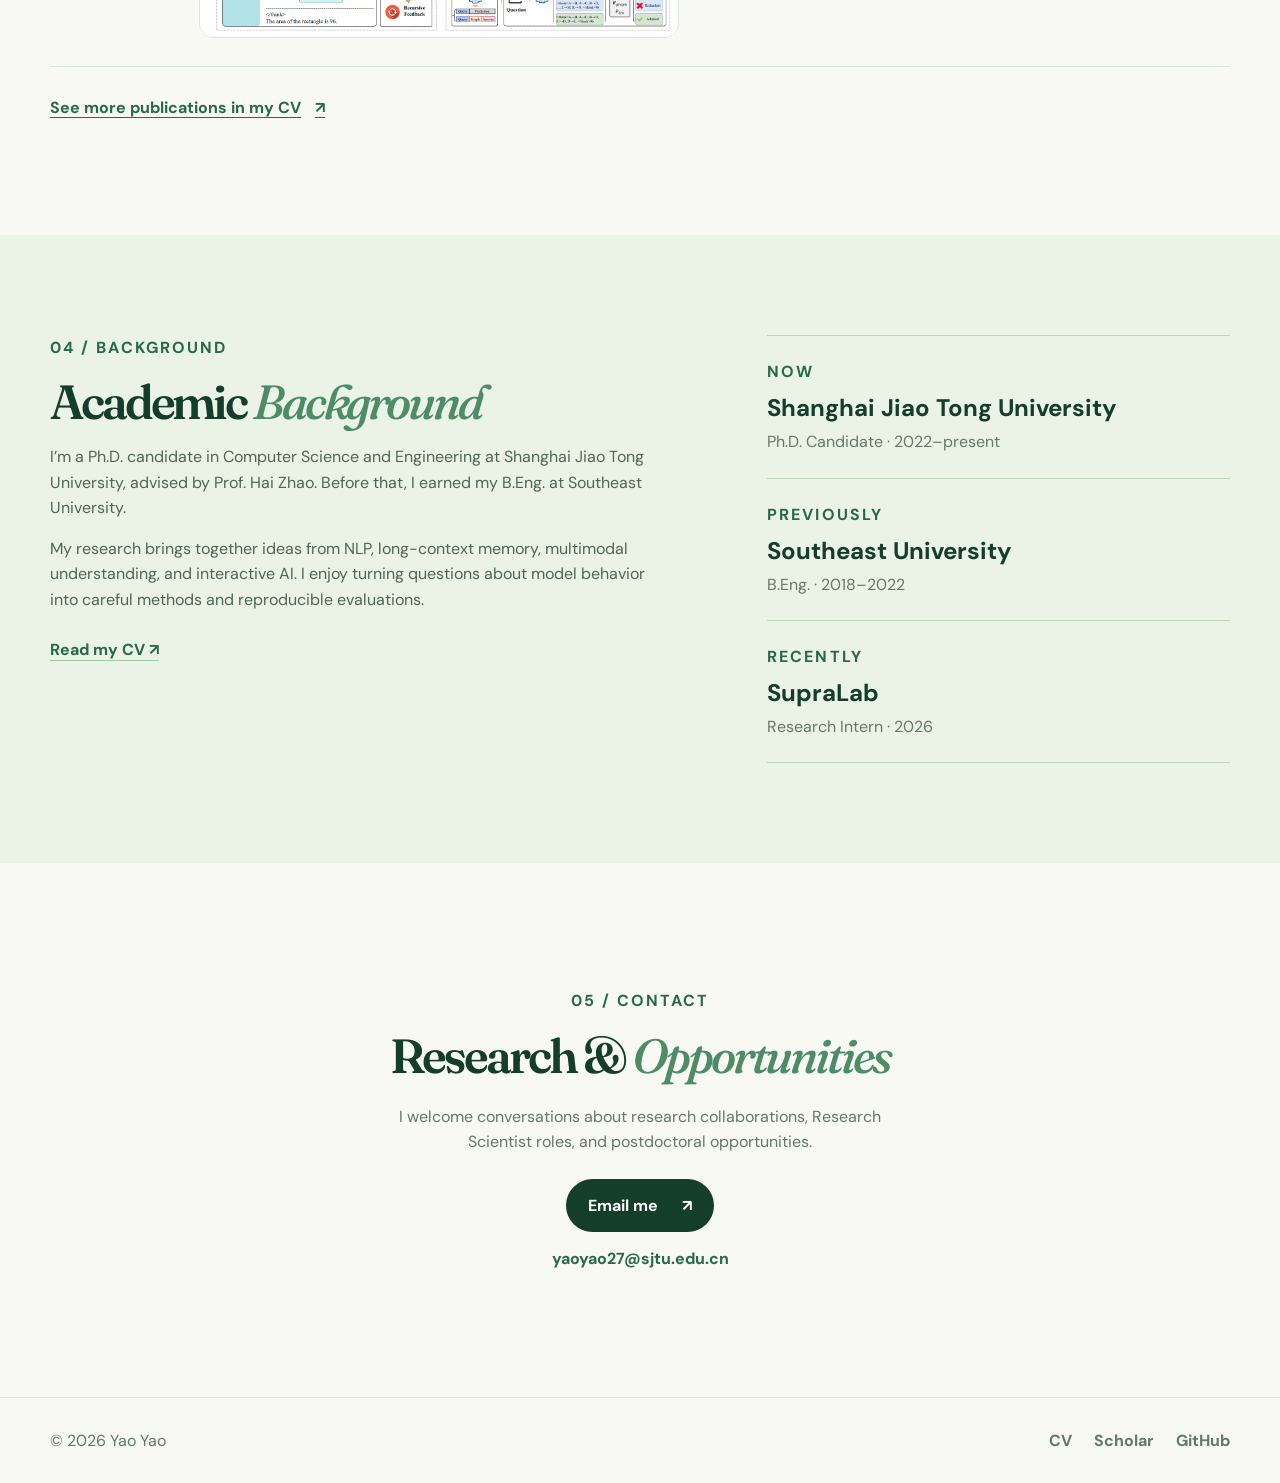
==== commit 3c0f8db0: "Add GIMFlow conference listening pages" ====
--- a/index.html
+++ b/index.html
@@ -10,7 +10,7 @@
   <meta property="og:type" content="website">
   <meta property="og:image" content="https://zoeyyao27.github.io/assets/home-profile.jpg">
   <title>Yao Yao · AI Researcher</title>
-  <link rel="stylesheet" href="style.css?v=20261018-cv-button">
+  <link rel="stylesheet" href="style.css?v=20261019-gimflow">
 </head>
 <body>
   <a class="skip-link" href="#main">Skip to content</a>
@@ -59,7 +59,7 @@
       </div>
     </section>
 
-    <section class="emnlp-section" id="emnlp" aria-labelledby="emnlp-title"><div class="container emnlp-inner"><div class="emnlp-heading"><div><p class="section-kicker">02 / SEE YOU AT THE CONFERENCE</p><h2 id="emnlp-title">At EMNLP <em>2026</em> <span aria-hidden="true">✳</span></h2><p>Two projects from my CV explore how AI attends, responds, and creates across modalities. I’d love to talk about them with you.</p></div><a class="text-link" href="mailto:yaoyao27@sjtu.edu.cn?subject=Meeting%20at%20EMNLP%202026">Meet at EMNLP ↗</a></div><div class="emnlp-grid"><article class="conference-card"><div class="paper-labels"><span class="paper-type">RESEARCH PAPER</span><span class="oral-badge">★ ORAL PRESENTATION</span></div><h3>SMART</h3><p class="paper-subtitle">Sink-based Modality-Aware Redistribution of Transformer Attention</p><p>A training-free way to study and reduce modality bias in multimodal models using attention redistribution.</p><div class="paper-footer"><span>EMNLP 2026 · Co-first author</span><a href="https://openreview.net/pdf?id=VONI2v2UzD" target="_blank" rel="noopener noreferrer">Manuscript ↗</a></div></article><article class="conference-card"><span class="paper-type">SYSTEM DEMO</span><h3>GIMFlow</h3><p class="paper-subtitle">An LLM-Guided Dialogue-to-Music System for GIM-Inspired Well-Being Experiences</p><p>A dialogue-to-music research demonstration connecting emotional trajectories with symbolic music generation.</p><div class="paper-footer"><span>EMNLP 2026 · Co-first author</span><a href="https://github.com/ruijiahuang2006-collab/gimflow" target="_blank" rel="noopener noreferrer">Demo code ↗</a></div></article></div><figure class="featured-figure"><a href="assets/figures/smart.png" target="_blank" rel="noopener noreferrer" aria-label="Open SMART research figure at full size"><img src="assets/figures/smart.png" alt="SMART Banana-Counting benchmark comparing image and caption evidence" loading="lazy" width="1197" height="797"></a><figcaption>A closer look at SMART’s Banana-Counting benchmark · Select to enlarge</figcaption></figure></div></section>
+    <section class="emnlp-section" id="emnlp" aria-labelledby="emnlp-title"><div class="container emnlp-inner"><div class="emnlp-heading"><div><p class="section-kicker">02 / SEE YOU AT THE CONFERENCE</p><h2 id="emnlp-title">At EMNLP <em>2026</em> <span aria-hidden="true">✳</span></h2><p>Two projects from my CV explore how AI attends, responds, and creates across modalities. I’d love to talk about them with you.</p></div><a class="text-link" href="mailto:yaoyao27@sjtu.edu.cn?subject=Meeting%20at%20EMNLP%202026">Meet at EMNLP ↗</a></div><div class="emnlp-grid"><article class="conference-card"><div class="paper-labels"><span class="paper-type">RESEARCH PAPER</span><span class="oral-badge">★ ORAL PRESENTATION</span></div><h3>SMART</h3><p class="paper-subtitle">Sink-based Modality-Aware Redistribution of Transformer Attention</p><p>A training-free way to study and reduce modality bias in multimodal models using attention redistribution.</p><div class="paper-footer"><span>EMNLP 2026 · Co-first author</span><a href="https://openreview.net/pdf?id=VONI2v2UzD" target="_blank" rel="noopener noreferrer">Manuscript ↗</a></div></article><article class="conference-card"><span class="paper-type">SYSTEM DEMO</span><h3>GIMFlow</h3><p class="paper-subtitle">An LLM-Guided Dialogue-to-Music System for GIM-Inspired Well-Being Experiences</p><p>A dialogue-to-music research demonstration connecting emotional trajectories with symbolic music generation.</p><div class="gim-listen" aria-label="GIMFlow music previews"><p>Try a 90-second listening experience:</p><div class="gim-listen-links"><a href="standalone_bookmarks/anxiety.html">Anxiety &amp; tension ↗</a><a href="standalone_bookmarks/loneliness.html">Loneliness &amp; loss ↗</a><a href="standalone_bookmarks/low-mood.html">Low mood &amp; fatigue ↗</a><a href="standalone_bookmarks/overload.html">Stress &amp; overload ↗</a></div></div><div class="paper-footer"><span>EMNLP 2026 · Co-first author</span><a href="https://github.com/ruijiahuang2006-collab/gimflow" target="_blank" rel="noopener noreferrer">Demo code ↗</a></div></article></div><figure class="featured-figure"><a href="assets/figures/smart.png" target="_blank" rel="noopener noreferrer" aria-label="Open SMART research figure at full size"><img src="assets/figures/smart.png" alt="SMART Banana-Counting benchmark comparing image and caption evidence" loading="lazy" width="1197" height="797"></a><figcaption>A closer look at SMART’s Banana-Counting benchmark · Select to enlarge</figcaption></figure></div></section>
 
     <section class="section container" id="publications" aria-labelledby="publications-title"><div class="section-heading publications-heading"><div><p class="section-kicker">03 / PUBLICATIONS</p><h2 id="publications-title">Selected <em>Publications</em></h2></div><a class="text-link" href="https://scholar.google.com/citations?user=tLMP3IkAAAAJ&amp;hl=en" target="_blank" rel="noopener noreferrer">All publications on Scholar ↗</a></div><div class="publication-list">
       <article class="publication"><div class="pub-year">2026 <span>ACL</span></div><div><h3>PAR: Training-Free Positional Perturbation and Attention Recycling for Faithful OCR</h3><p>Yao Yao, Manwen Liao, Weitian Zhang, Zuchao Li, Hai Zhao · ACL 2026</p><div class="pub-links"><a href="https://aclanthology.org/2026.acl-long.1065/" target="_blank" rel="noopener noreferrer">Paper ↗</a><a href="https://github.com/Zoeyyao27/PAR-for-Faithful-OCR" target="_blank" rel="noopener noreferrer">Code ↗</a></div><a class="pub-visual" href="assets/figures/par.png" target="_blank" rel="noopener noreferrer" aria-label="Open PAR research figure at full size"><img src="assets/figures/par.png" alt="PAR workflow using positional perturbation and attention recycling for OCR" loading="lazy" width="1342" height="605"></a></div></article>
--- a/style.css
+++ b/style.css
@@ -30,3 +30,5 @@
 .paper-footer a{white-space:nowrap}
 @media(max-width:650px){.paper-footer{align-items:flex-start;flex-direction:column;gap:8px}}
 .hero-resources{display:flex;align-items:center;flex-wrap:wrap;gap:16px;margin-top:20px}.hero-resources .scholar-stat{margin:0}.hero-cv-link{min-height:64px;gap:12px;background:var(--paper);box-shadow:0 4px 0 #dcebd6;font-size:var(--type-body);white-space:nowrap}
+.gim-listen{margin-top:20px}.conference-card .gim-listen p{margin:0 0 10px;color:var(--dark);font-weight:700}.gim-listen-links{display:grid;grid-template-columns:repeat(2,minmax(0,1fr));gap:8px}.gim-listen-links a{display:flex;align-items:center;min-height:42px;padding:9px 12px;border:1px solid #cfdfce;border-radius:12px;background:var(--paper);color:var(--green);font-size:var(--type-body);font-weight:700;line-height:1.25}.gim-listen-links a:hover{border-color:#91b99a;background:#edf5e9}
+@media(max-width:650px){.gim-listen-links{grid-template-columns:1fr}}
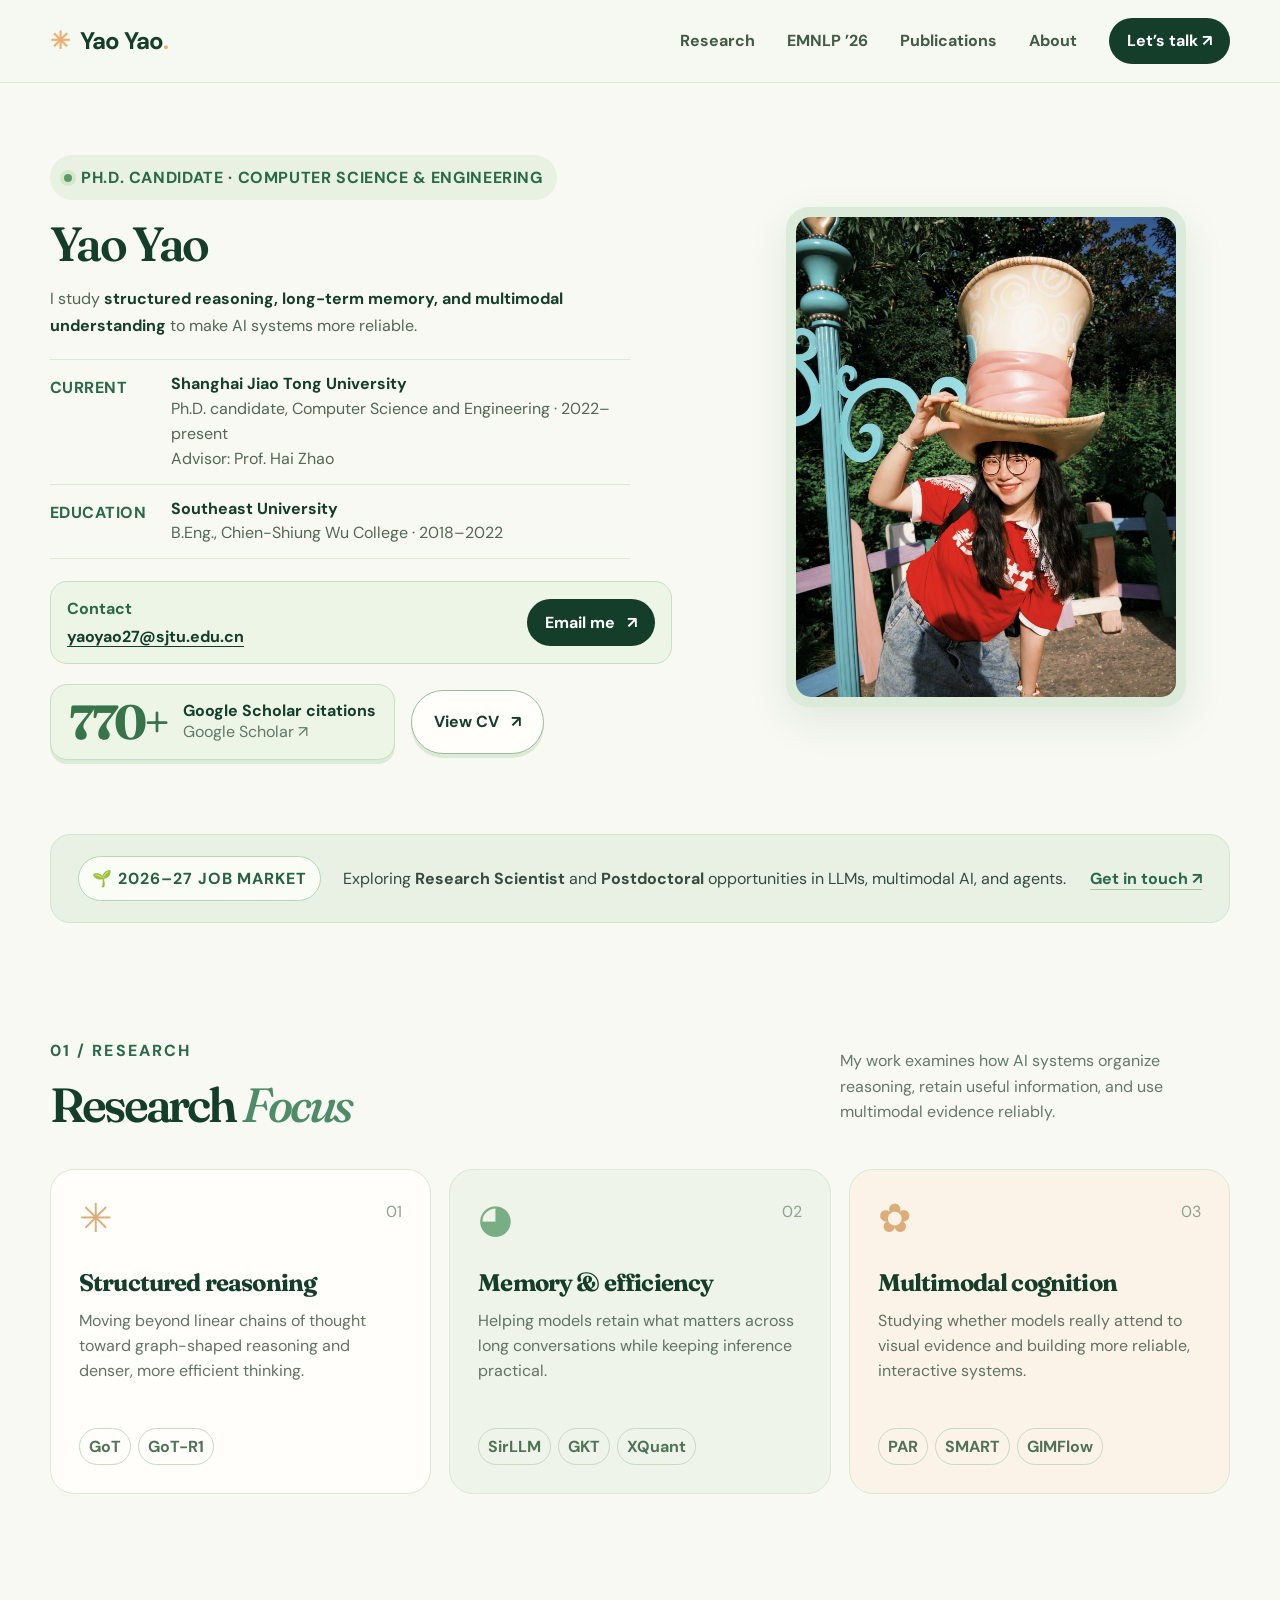
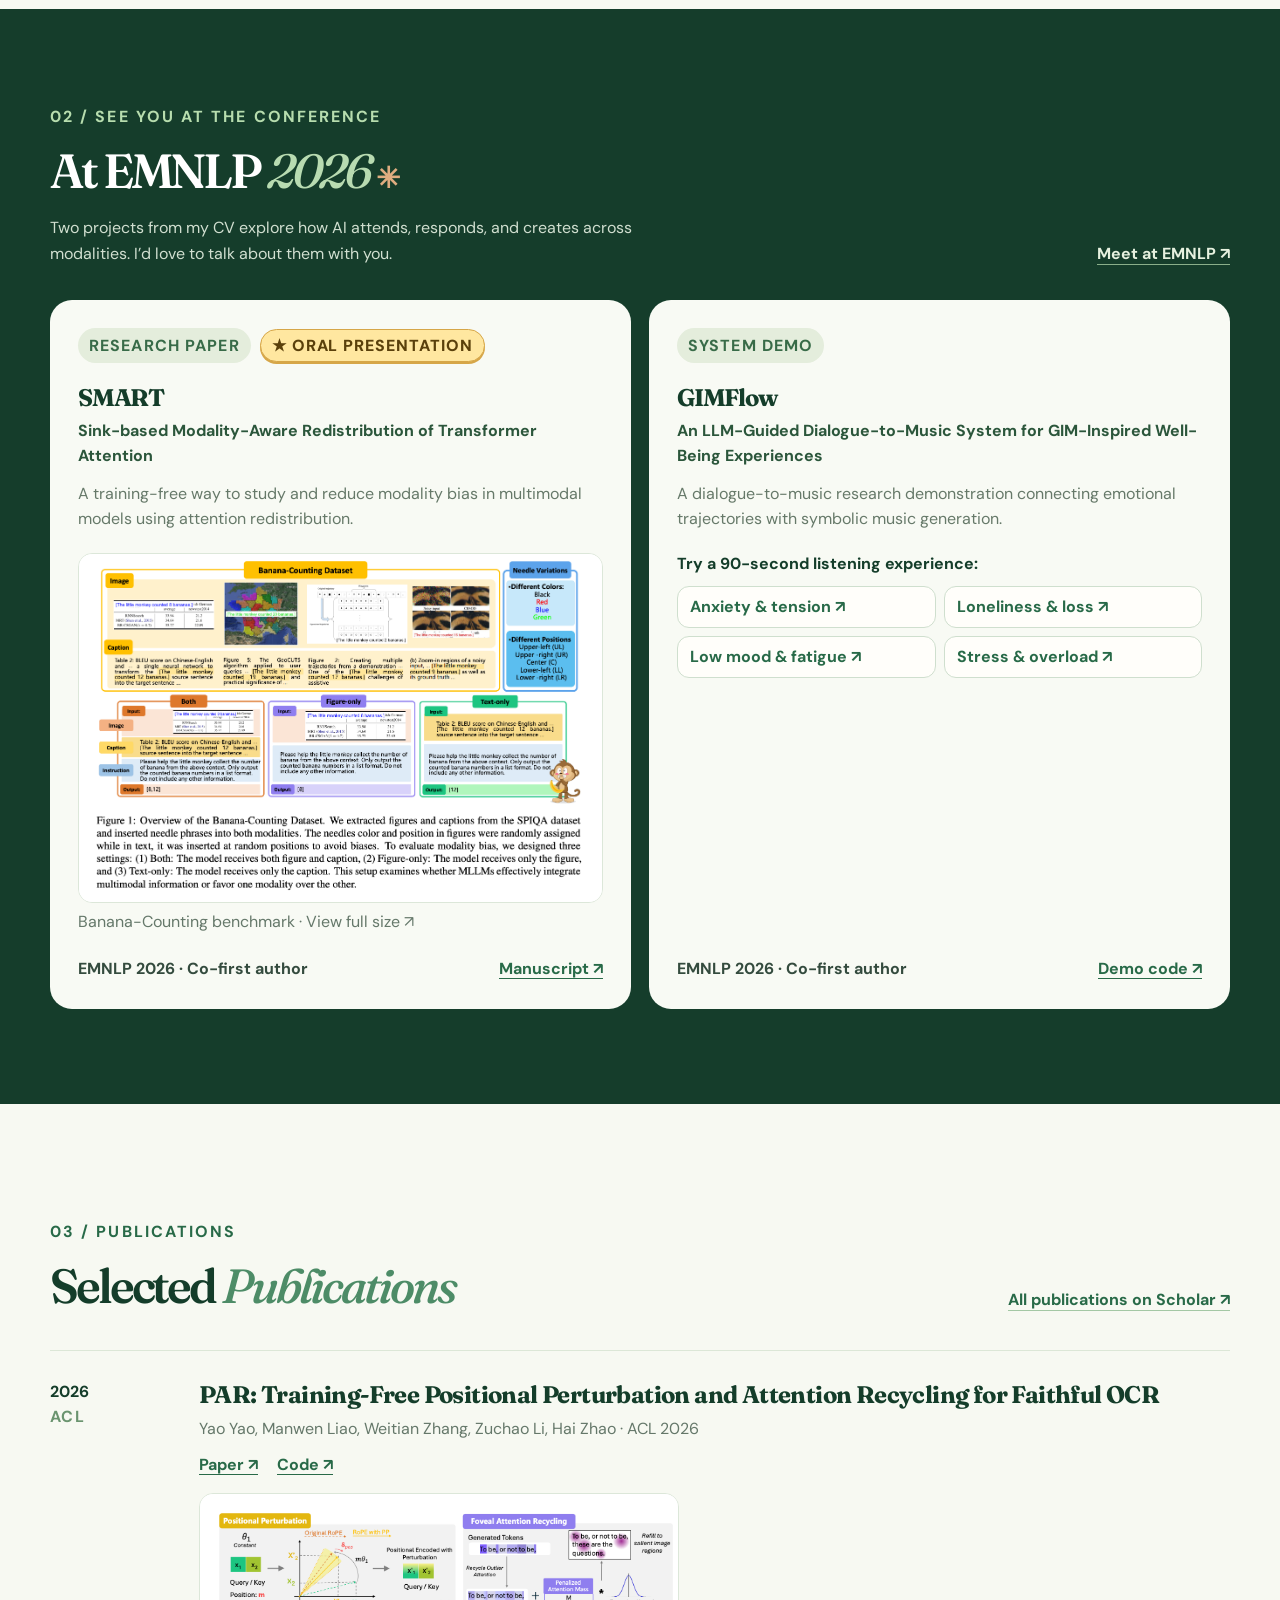
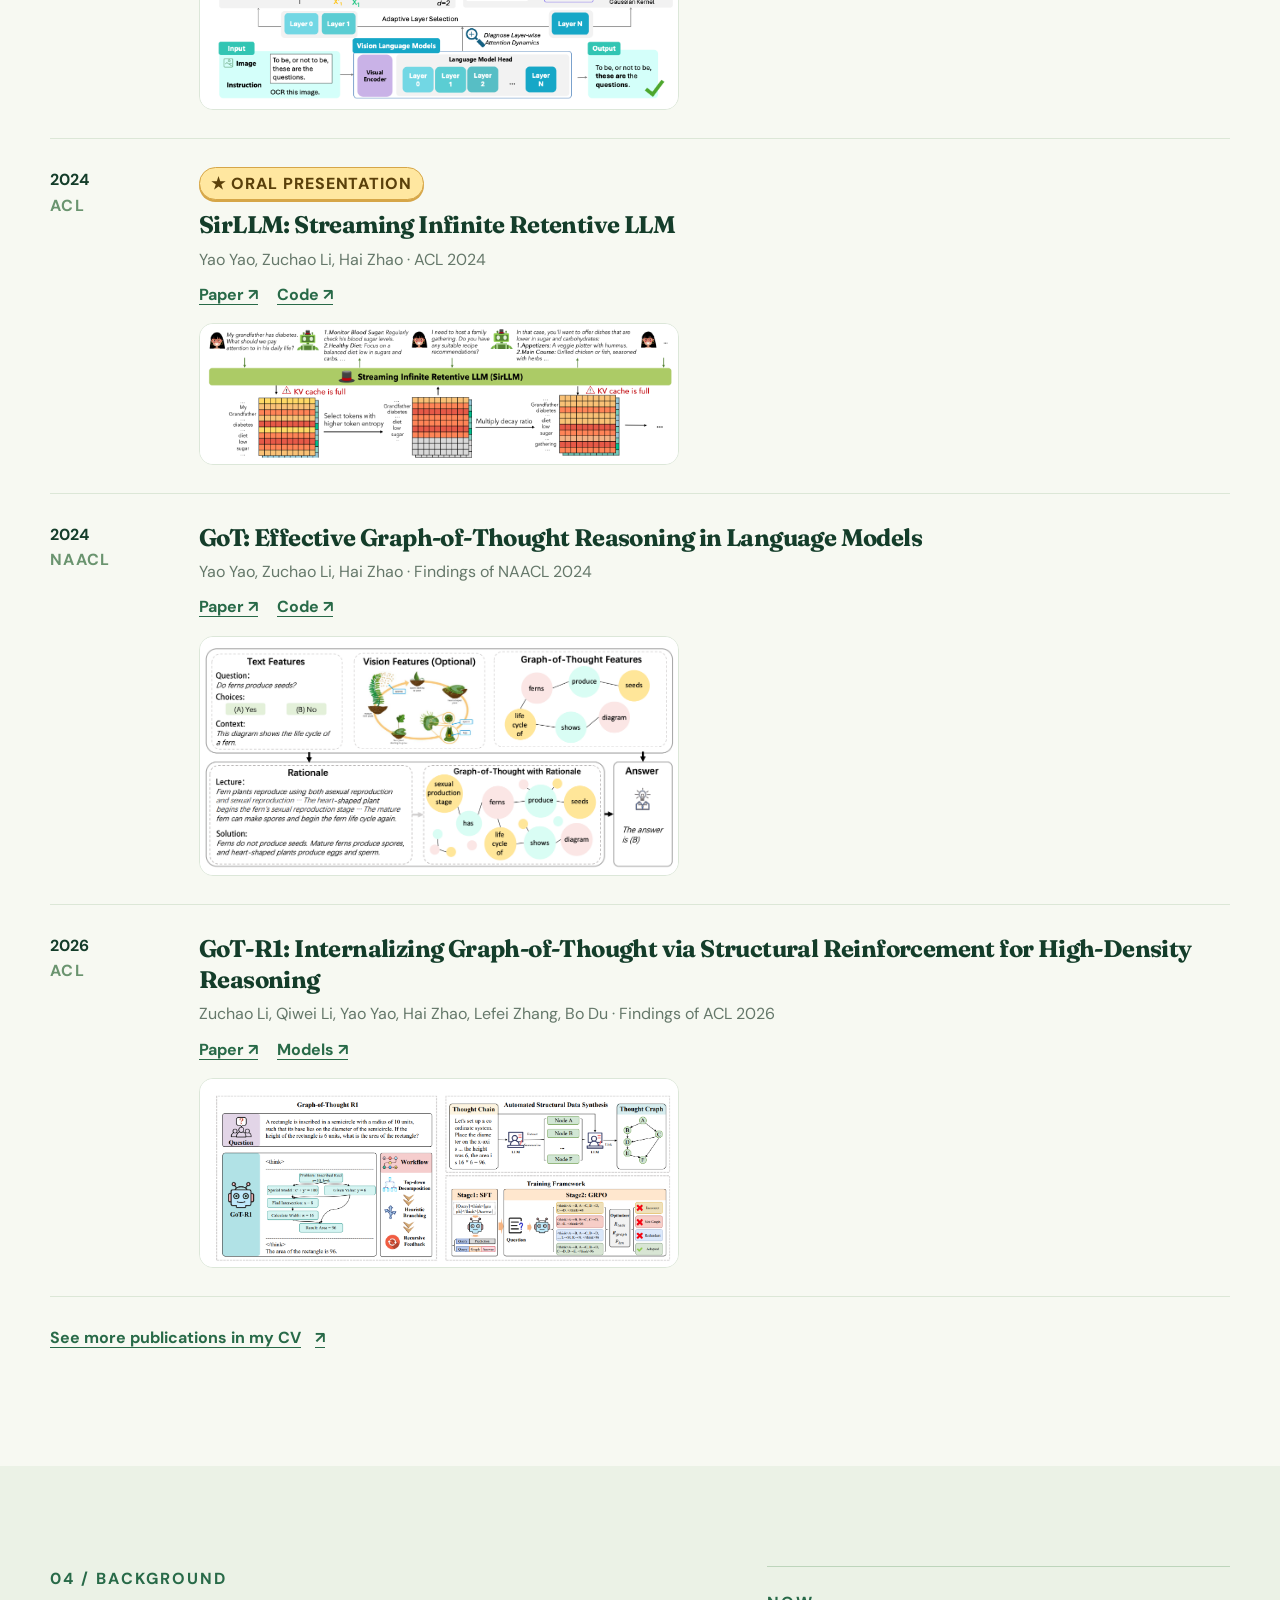
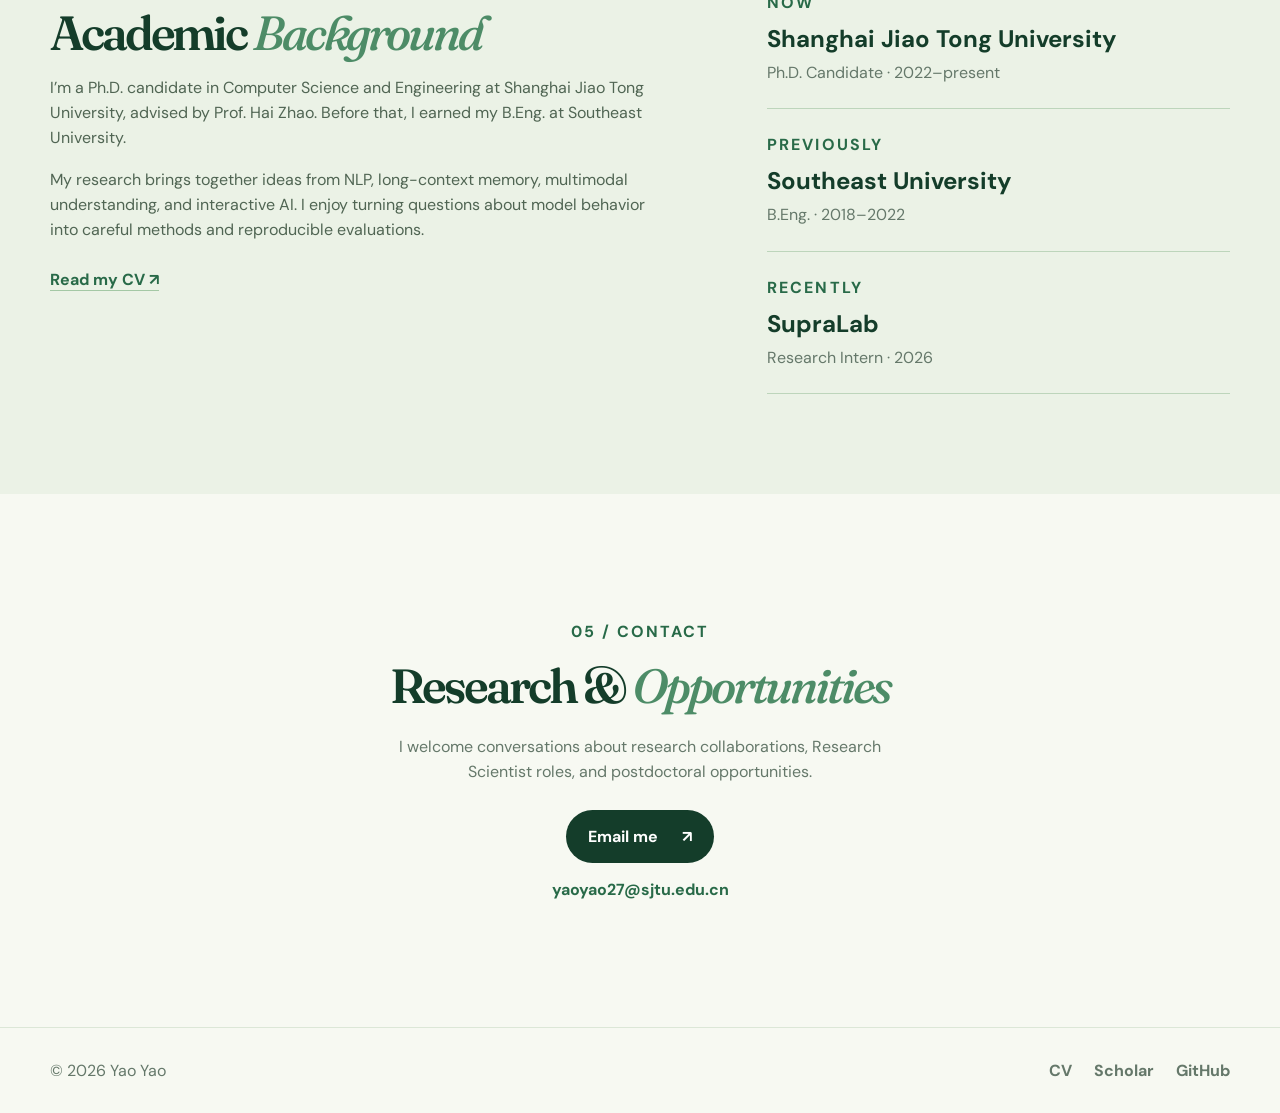
==== commit 5e5a6da0: "Move SMART figure into conference card" ====
--- a/index.html
+++ b/index.html
@@ -10,7 +10,7 @@
   <meta property="og:type" content="website">
   <meta property="og:image" content="https://zoeyyao27.github.io/assets/home-profile.jpg">
   <title>Yao Yao · AI Researcher</title>
-  <link rel="stylesheet" href="style.css?v=20261019-gimflow">
+  <link rel="stylesheet" href="style.css?v=20261019-smart-card">
 </head>
 <body>
   <a class="skip-link" href="#main">Skip to content</a>
@@ -59,7 +59,7 @@
       </div>
     </section>
 
-    <section class="emnlp-section" id="emnlp" aria-labelledby="emnlp-title"><div class="container emnlp-inner"><div class="emnlp-heading"><div><p class="section-kicker">02 / SEE YOU AT THE CONFERENCE</p><h2 id="emnlp-title">At EMNLP <em>2026</em> <span aria-hidden="true">✳</span></h2><p>Two projects from my CV explore how AI attends, responds, and creates across modalities. I’d love to talk about them with you.</p></div><a class="text-link" href="mailto:yaoyao27@sjtu.edu.cn?subject=Meeting%20at%20EMNLP%202026">Meet at EMNLP ↗</a></div><div class="emnlp-grid"><article class="conference-card"><div class="paper-labels"><span class="paper-type">RESEARCH PAPER</span><span class="oral-badge">★ ORAL PRESENTATION</span></div><h3>SMART</h3><p class="paper-subtitle">Sink-based Modality-Aware Redistribution of Transformer Attention</p><p>A training-free way to study and reduce modality bias in multimodal models using attention redistribution.</p><div class="paper-footer"><span>EMNLP 2026 · Co-first author</span><a href="https://openreview.net/pdf?id=VONI2v2UzD" target="_blank" rel="noopener noreferrer">Manuscript ↗</a></div></article><article class="conference-card"><span class="paper-type">SYSTEM DEMO</span><h3>GIMFlow</h3><p class="paper-subtitle">An LLM-Guided Dialogue-to-Music System for GIM-Inspired Well-Being Experiences</p><p>A dialogue-to-music research demonstration connecting emotional trajectories with symbolic music generation.</p><div class="gim-listen" aria-label="GIMFlow music previews"><p>Try a 90-second listening experience:</p><div class="gim-listen-links"><a href="standalone_bookmarks/anxiety.html">Anxiety &amp; tension ↗</a><a href="standalone_bookmarks/loneliness.html">Loneliness &amp; loss ↗</a><a href="standalone_bookmarks/low-mood.html">Low mood &amp; fatigue ↗</a><a href="standalone_bookmarks/overload.html">Stress &amp; overload ↗</a></div></div><div class="paper-footer"><span>EMNLP 2026 · Co-first author</span><a href="https://github.com/ruijiahuang2006-collab/gimflow" target="_blank" rel="noopener noreferrer">Demo code ↗</a></div></article></div><figure class="featured-figure"><a href="assets/figures/smart.png" target="_blank" rel="noopener noreferrer" aria-label="Open SMART research figure at full size"><img src="assets/figures/smart.png" alt="SMART Banana-Counting benchmark comparing image and caption evidence" loading="lazy" width="1197" height="797"></a><figcaption>A closer look at SMART’s Banana-Counting benchmark · Select to enlarge</figcaption></figure></div></section>
+    <section class="emnlp-section" id="emnlp" aria-labelledby="emnlp-title"><div class="container emnlp-inner"><div class="emnlp-heading"><div><p class="section-kicker">02 / SEE YOU AT THE CONFERENCE</p><h2 id="emnlp-title">At EMNLP <em>2026</em> <span aria-hidden="true">✳</span></h2><p>Two projects from my CV explore how AI attends, responds, and creates across modalities. I’d love to talk about them with you.</p></div><a class="text-link" href="mailto:yaoyao27@sjtu.edu.cn?subject=Meeting%20at%20EMNLP%202026">Meet at EMNLP ↗</a></div><div class="emnlp-grid"><article class="conference-card"><div class="paper-labels"><span class="paper-type">RESEARCH PAPER</span><span class="oral-badge">★ ORAL PRESENTATION</span></div><h3>SMART</h3><p class="paper-subtitle">Sink-based Modality-Aware Redistribution of Transformer Attention</p><p>A training-free way to study and reduce modality bias in multimodal models using attention redistribution.</p><figure class="featured-figure"><a href="assets/figures/smart.png" target="_blank" rel="noopener noreferrer" aria-label="Open SMART research figure at full size"><img src="assets/figures/smart.png" alt="SMART Banana-Counting benchmark comparing image and caption evidence" loading="lazy" width="1197" height="797"></a><figcaption>Banana-Counting benchmark · View full size ↗</figcaption></figure><div class="paper-footer"><span>EMNLP 2026 · Co-first author</span><a href="https://openreview.net/pdf?id=VONI2v2UzD" target="_blank" rel="noopener noreferrer">Manuscript ↗</a></div></article><article class="conference-card"><span class="paper-type">SYSTEM DEMO</span><h3>GIMFlow</h3><p class="paper-subtitle">An LLM-Guided Dialogue-to-Music System for GIM-Inspired Well-Being Experiences</p><p>A dialogue-to-music research demonstration connecting emotional trajectories with symbolic music generation.</p><div class="gim-listen" aria-label="GIMFlow music previews"><p>Try a 90-second listening experience:</p><div class="gim-listen-links"><a href="standalone_bookmarks/anxiety.html">Anxiety &amp; tension ↗</a><a href="standalone_bookmarks/loneliness.html">Loneliness &amp; loss ↗</a><a href="standalone_bookmarks/low-mood.html">Low mood &amp; fatigue ↗</a><a href="standalone_bookmarks/overload.html">Stress &amp; overload ↗</a></div></div><div class="paper-footer"><span>EMNLP 2026 · Co-first author</span><a href="https://github.com/ruijiahuang2006-collab/gimflow" target="_blank" rel="noopener noreferrer">Demo code ↗</a></div></article></div></div></section>
 
     <section class="section container" id="publications" aria-labelledby="publications-title"><div class="section-heading publications-heading"><div><p class="section-kicker">03 / PUBLICATIONS</p><h2 id="publications-title">Selected <em>Publications</em></h2></div><a class="text-link" href="https://scholar.google.com/citations?user=tLMP3IkAAAAJ&amp;hl=en" target="_blank" rel="noopener noreferrer">All publications on Scholar ↗</a></div><div class="publication-list">
       <article class="publication"><div class="pub-year">2026 <span>ACL</span></div><div><h3>PAR: Training-Free Positional Perturbation and Attention Recycling for Faithful OCR</h3><p>Yao Yao, Manwen Liao, Weitian Zhang, Zuchao Li, Hai Zhao · ACL 2026</p><div class="pub-links"><a href="https://aclanthology.org/2026.acl-long.1065/" target="_blank" rel="noopener noreferrer">Paper ↗</a><a href="https://github.com/Zoeyyao27/PAR-for-Faithful-OCR" target="_blank" rel="noopener noreferrer">Code ↗</a></div><a class="pub-visual" href="assets/figures/par.png" target="_blank" rel="noopener noreferrer" aria-label="Open PAR research figure at full size"><img src="assets/figures/par.png" alt="PAR workflow using positional perturbation and attention recycling for OCR" loading="lazy" width="1342" height="605"></a></div></article>
--- a/style.css
+++ b/style.css
@@ -32,3 +32,4 @@
 .hero-resources{display:flex;align-items:center;flex-wrap:wrap;gap:16px;margin-top:20px}.hero-resources .scholar-stat{margin:0}.hero-cv-link{min-height:64px;gap:12px;background:var(--paper);box-shadow:0 4px 0 #dcebd6;font-size:var(--type-body);white-space:nowrap}
 .gim-listen{margin-top:20px}.conference-card .gim-listen p{margin:0 0 10px;color:var(--dark);font-weight:700}.gim-listen-links{display:grid;grid-template-columns:repeat(2,minmax(0,1fr));gap:8px}.gim-listen-links a{display:flex;align-items:center;min-height:42px;padding:9px 12px;border:1px solid #cfdfce;border-radius:12px;background:var(--paper);color:var(--green);font-size:var(--type-body);font-weight:700;line-height:1.25}.gim-listen-links a:hover{border-color:#91b99a;background:#edf5e9}
 @media(max-width:650px){.gim-listen-links{grid-template-columns:1fr}}
+.conference-card .featured-figure{width:100%;max-width:none;margin:22px 0 0}.conference-card .featured-figure figcaption{color:var(--muted);text-align:left;line-height:1.4}
